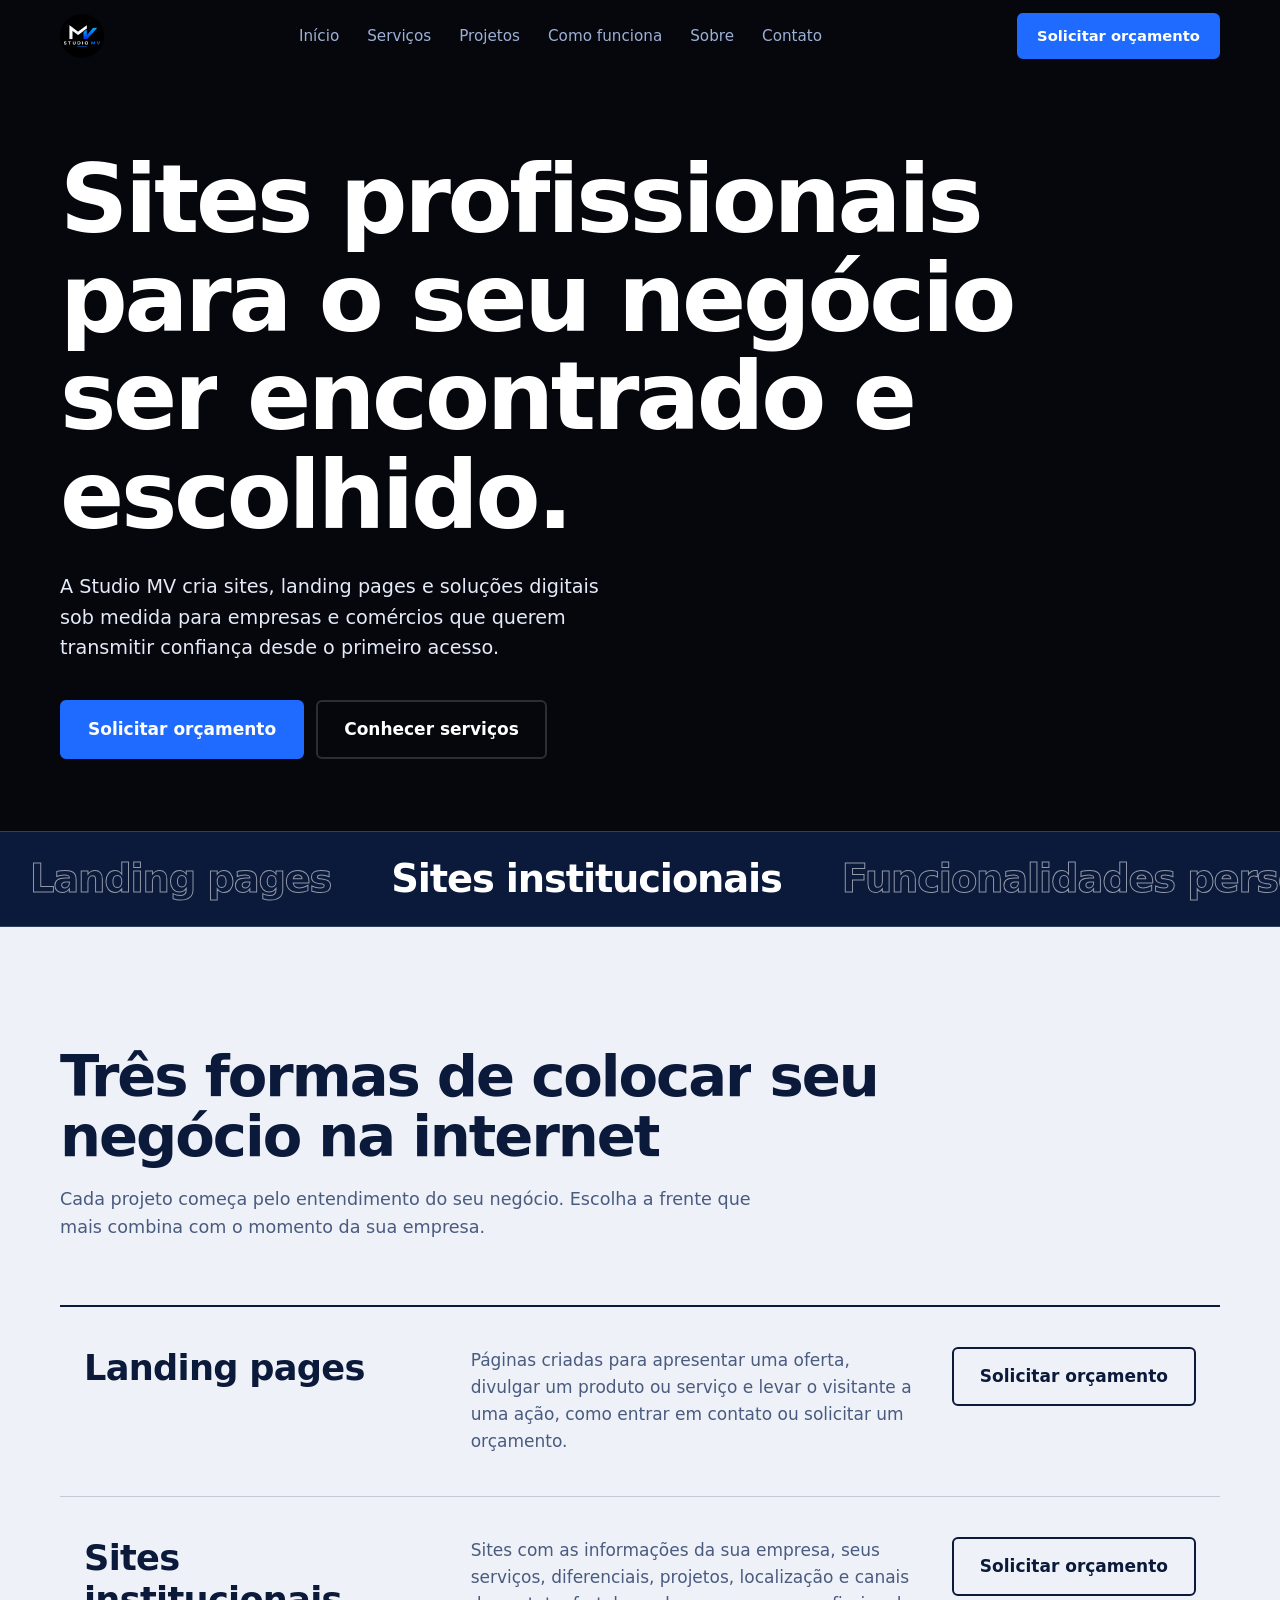
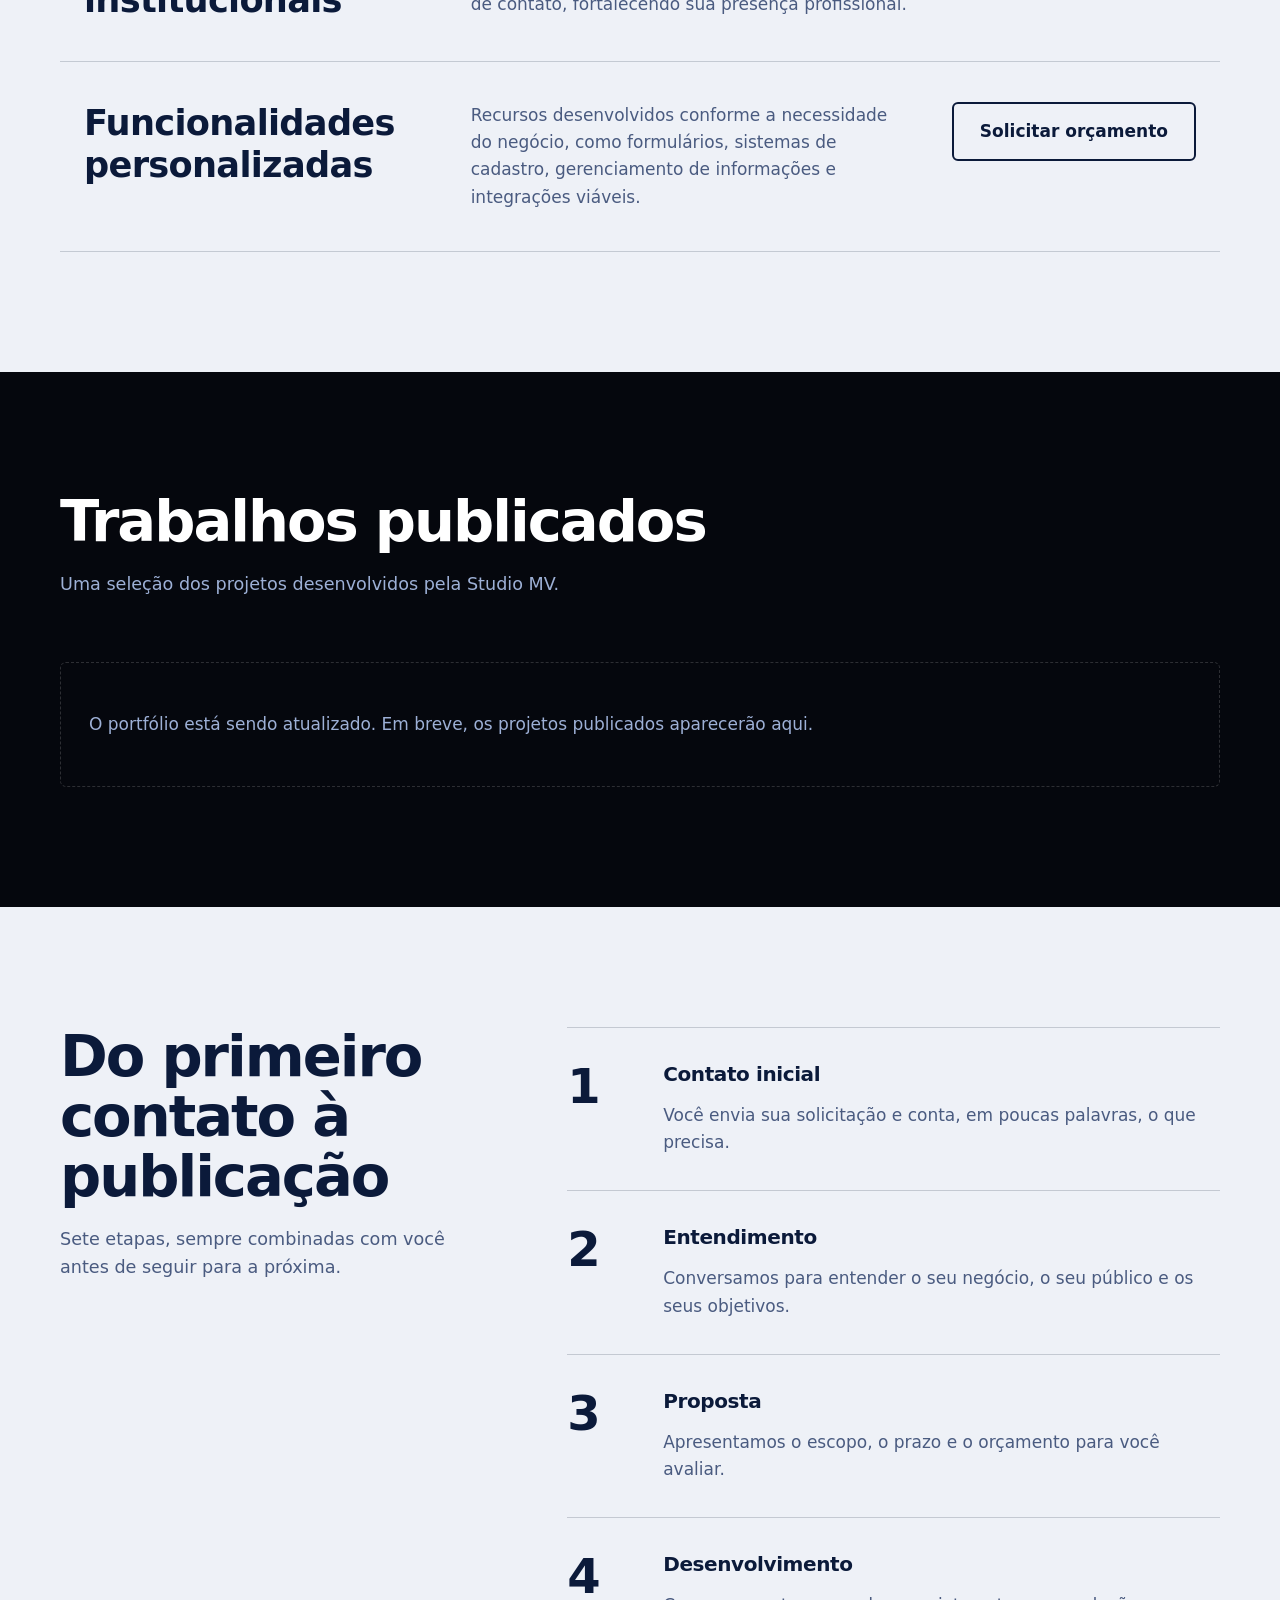
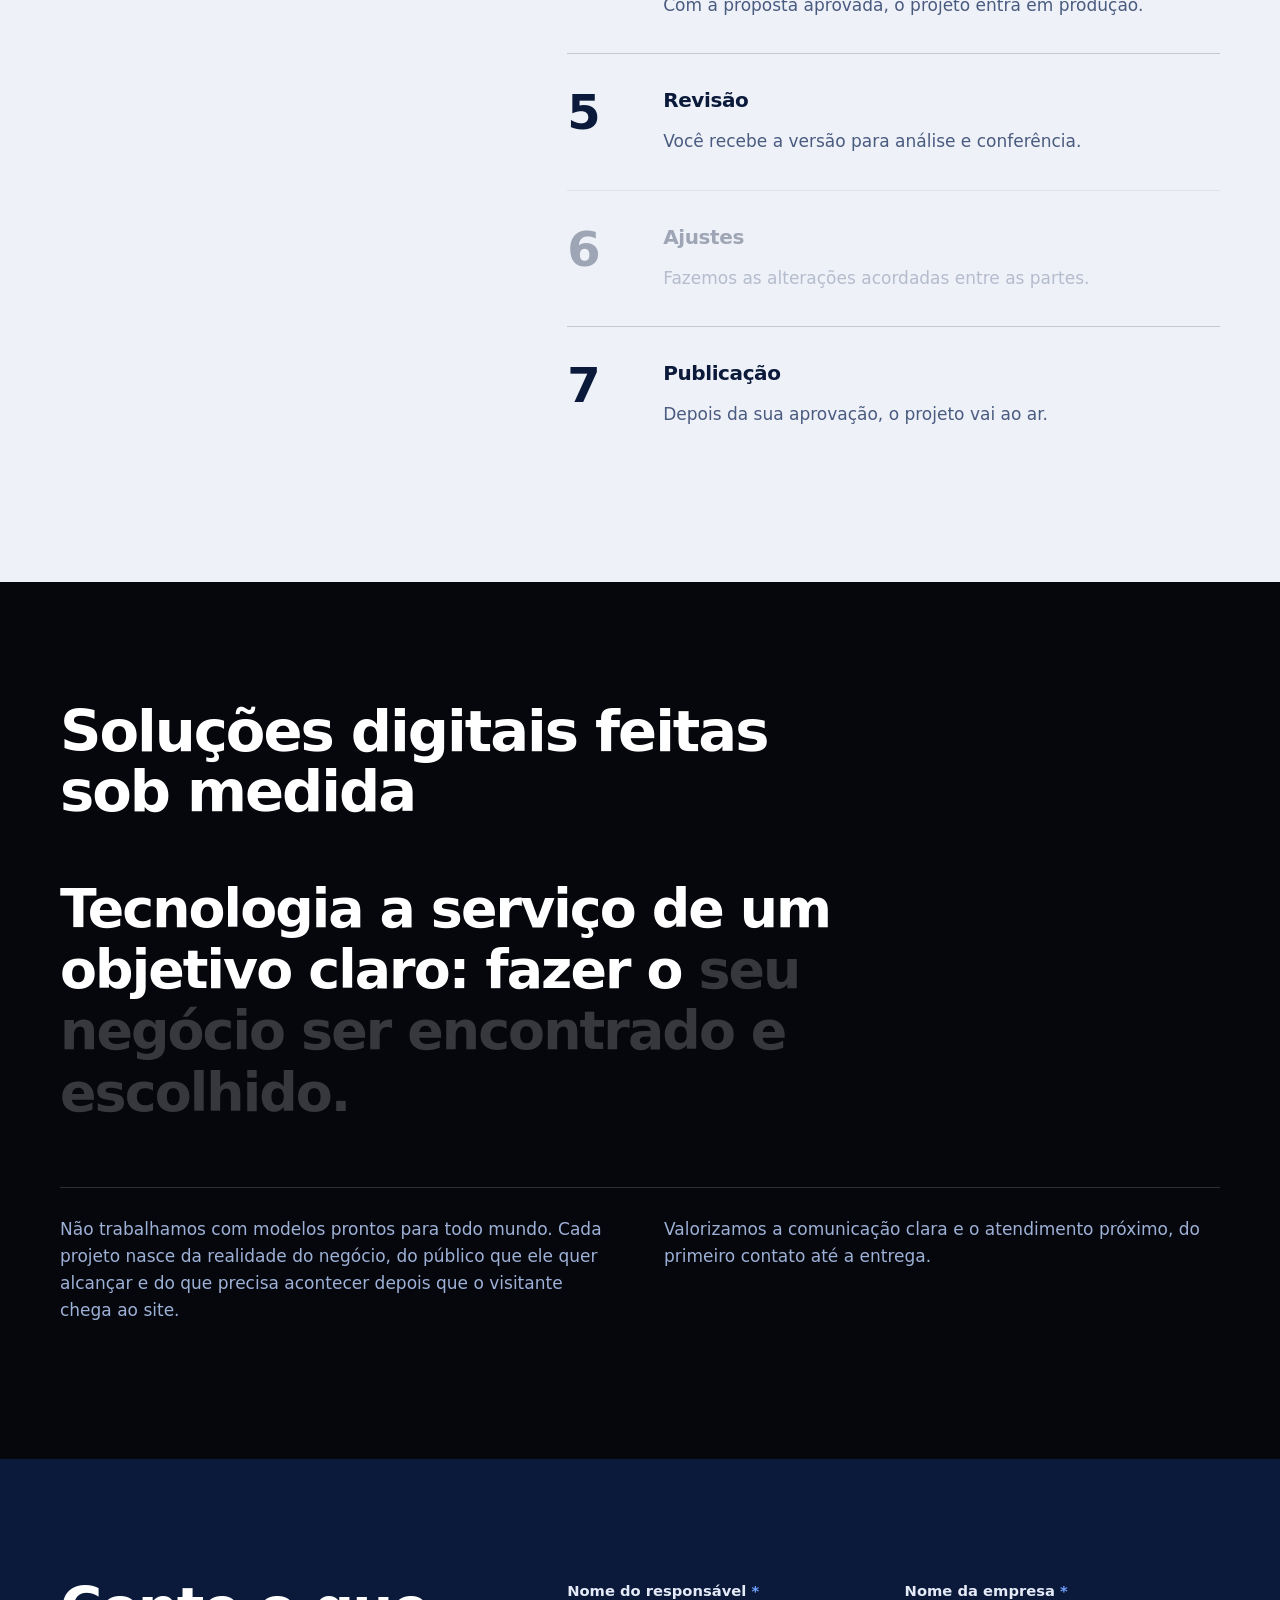
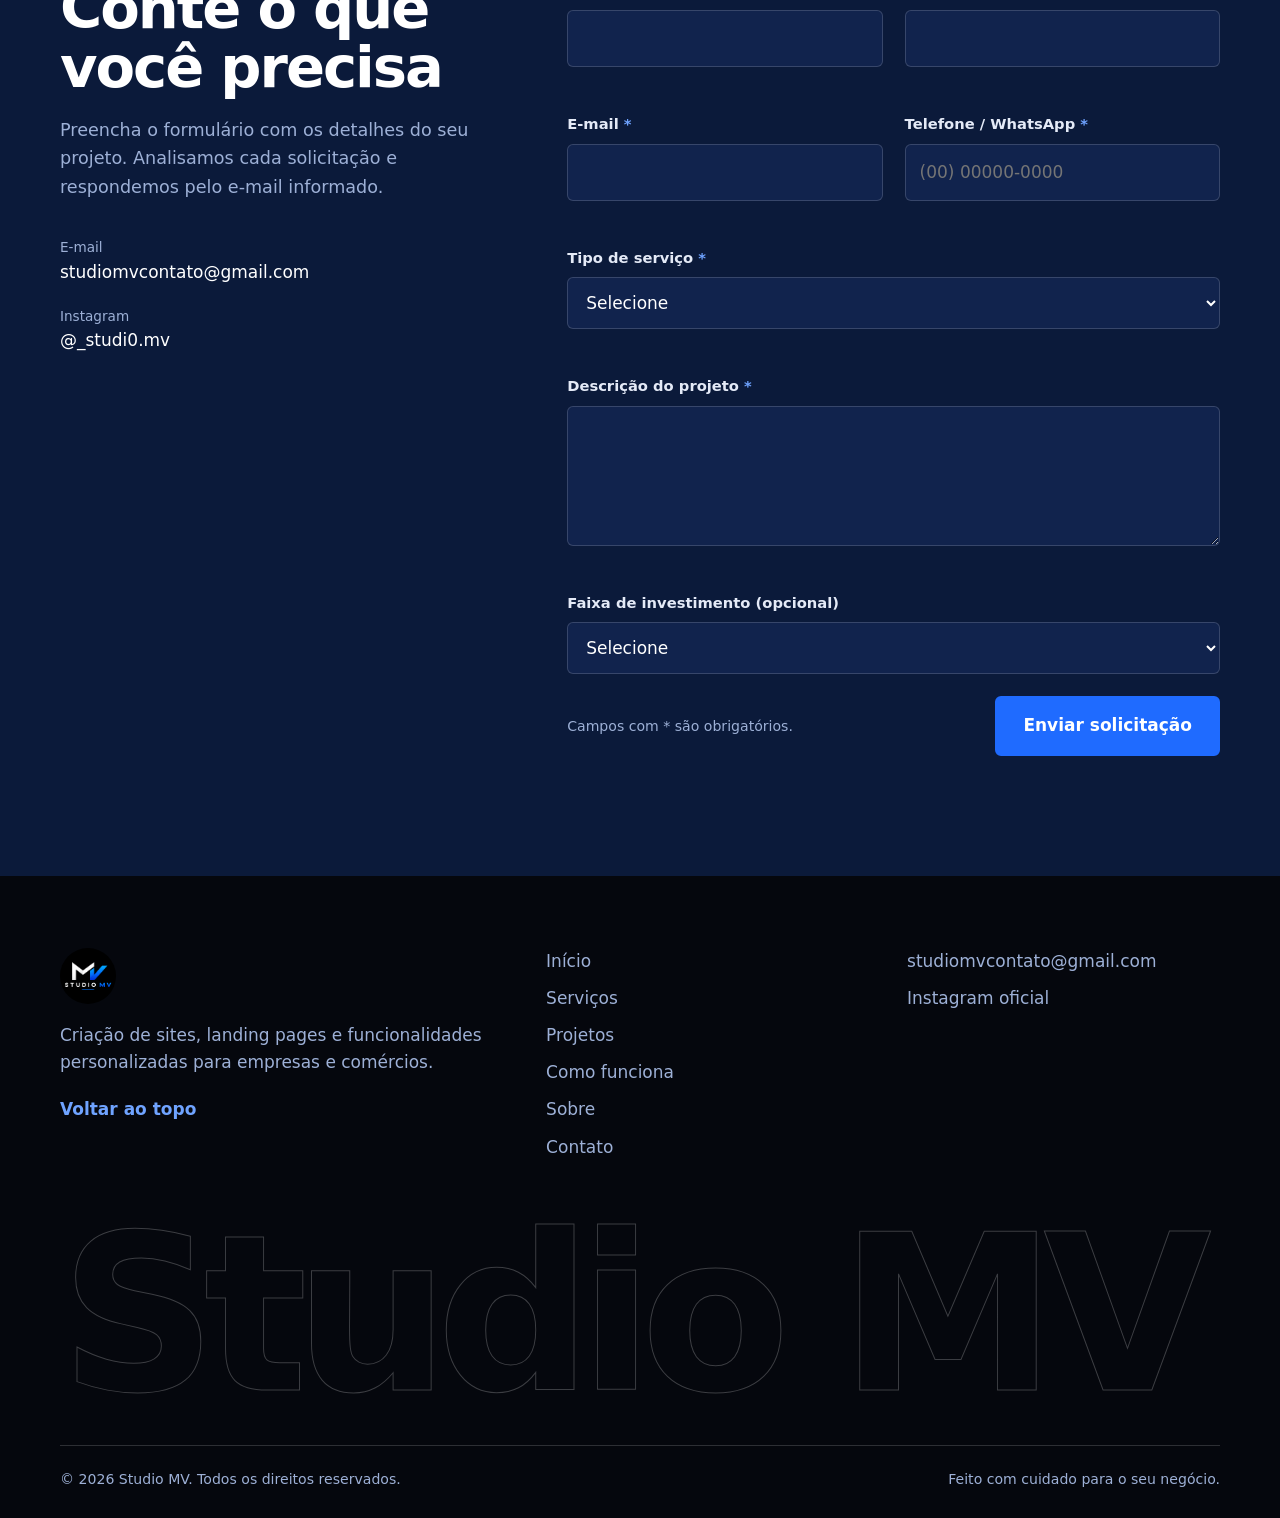
==== index.html @ 251f94ec "design 3" ====
﻿<!doctype html>
<html lang="pt-BR">
  <head>
    <meta charset="utf-8" />
    <meta
      name="viewport"
      content="width=device-width, initial-scale=1, viewport-fit=cover"
    />
    <title>Studio MV - Sites profissionais para negócios</title>
    <meta
      name="description"
      content="A Studio MV cria sites, landing pages e funcionalidades personalizadas para empresas e comércios."
    />
    <link rel="icon" href="img/logo.png" />
    <script>
      document.documentElement.classList.add("js");
    </script>
    <style>
      :root {
        --navy: #0b1a3a;
        --navy-2: #11234d;
        --deep: #05070d;
        --paper: #eef1f7;
        --ink: #0b1a3a;
        --white: #fff;
        --text: #e4eaf7;
        --muted: #9db0d6;
        --muted-ink: #4a5b80;
        --line: rgba(255, 255, 255, 0.16);
        --line-ink: rgba(10, 22, 48, 0.18);
        --blue: #1f6bff;
        --blue-2: #6fa3ff;
        --max: 1160px;
        --ease: cubic-bezier(0.2, 0.7, 0.2, 1);
      }
      * {
        box-sizing: border-box;
      }
      html {
        scroll-behavior: smooth;
        scroll-padding-top: 72px;
      }
      body {
        margin: 0;
        font:
          17px/1.6 system-ui,
          -apple-system,
          "Segoe UI",
          Roboto,
          sans-serif;
        color: var(--text);
        background: var(--deep);
        overflow-x: hidden;
      }
      img {
        display: block;
        max-width: 100%;
      }
      a {
        color: inherit;
      }
      .wrap {
        width: min(var(--max), calc(100% - 48px));
        margin: 0 auto;
      }
      section {
        padding: 120px 0;
        position: relative;
      }
      h1,
      h2,
      h3 {
        margin: 0 0 16px;
        color: var(--white);
        line-height: 1.04;
        letter-spacing: -0.035em;
      }
      h1 {
        font-size: clamp(2.6rem, 7.4vw, 6rem);
        font-weight: 800;
      }
      h2 {
        font-size: clamp(2rem, 4.6vw, 3.6rem);
        font-weight: 800;
        max-width: 820px;
      }
      h3 {
        font-size: 1.25rem;
        font-weight: 700;
        letter-spacing: -0.02em;
        line-height: 1.2;
      }
      p {
        margin: 0 0 14px;
        color: var(--muted);
        max-width: 62ch;
      }
      .light {
        background: var(--paper);
        color: var(--ink);
      }
      .light h2,
      .light h3 {
        color: var(--ink);
      }
      .light p {
        color: var(--muted-ink);
      }
      .intro {
        margin-top: 18px;
        font-size: 1.1rem;
      }
      :focus-visible {
        outline: 3px solid var(--blue-2);
        outline-offset: 3px;
      }
      .light :focus-visible {
        outline-color: var(--blue);
      }

      /* barra de progresso */
      .progress {
        position: fixed;
        top: 0;
        left: 0;
        right: 0;
        height: 3px;
        background: var(--blue);
        transform: scaleX(0);
        transform-origin: left;
        z-index: 80;
        pointer-events: none;
      }

      /* botões */
      .btn {
        display: inline-flex;
        align-items: center;
        justify-content: center;
        padding: 14px 26px;
        border-radius: 6px;
        border: 2px solid var(--blue);
        font: inherit;
        font-weight: 700;
        text-decoration: none;
        cursor: pointer;
        background: var(--blue);
        color: var(--white);
        position: relative;
        overflow: hidden;
        transition:
          transform 0.25s var(--ease),
          background 0.25s,
          color 0.25s,
          border-color 0.25s;
      }
      .btn:hover {
        background: var(--white);
        border-color: var(--white);
        color: var(--navy);
      }
      .btn-ghost {
        background: transparent;
        border-color: var(--line);
        color: var(--white);
      }
      .btn-ghost:hover {
        background: var(--white);
        border-color: var(--white);
        color: var(--navy);
      }
      .light .btn-ghost {
        border-color: var(--ink);
        color: var(--ink);
      }
      .light .btn-ghost:hover {
        background: var(--ink);
        color: var(--white);
        border-color: var(--ink);
      }
      .btn:disabled {
        opacity: 0.6;
        cursor: not-allowed;
      }

      /* cabeçalho */
      header {
        position: fixed;
        top: 0;
        left: 0;
        right: 0;
        z-index: 70;
        border-bottom: 1px solid transparent;
        transition:
          transform 0.4s var(--ease),
          background 0.25s,
          border-color 0.25s;
      }
      header.scrolled {
        background: rgba(5, 7, 13, 0.94);
        backdrop-filter: blur(10px);
        -webkit-backdrop-filter: blur(10px);
        border-color: var(--line);
      }
      header.hide {
        transform: translateY(-100%);
      }
      .nav {
        display: flex;
        align-items: center;
        justify-content: space-between;
        height: 72px;
        gap: 24px;
      }
      .brand img {
        height: 44px;
        width: 44px;
        border-radius: 50%;
        object-fit: cover;
      }
      .menu {
        display: flex;
        gap: 28px;
        list-style: none;
        margin: 0;
        padding: 0;
      }
      .menu a {
        text-decoration: none;
        color: var(--muted);
        font-size: 0.95rem;
        padding: 6px 0;
        background: linear-gradient(var(--blue-2), var(--blue-2)) left bottom/0
          2px no-repeat;
        transition:
          color 0.2s,
          background-size 0.35s var(--ease);
      }
      .menu a:hover {
        color: var(--white);
        background-size: 100% 2px;
      }
      .nav .btn {
        padding: 9px 18px;
        font-size: 0.92rem;
      }
      .toggle {
        display: none;
        background: none;
        border: 1px solid var(--line);
        color: var(--white);
        border-radius: 6px;
        padding: 8px 14px;
        font: inherit;
        cursor: pointer;
      }

      /* entrada: revelações */
      .js .rv {
        opacity: 0;
        transform: translateY(46px);
        transition:
          opacity 1s var(--ease),
          transform 1s var(--ease);
        transition-delay: var(--d, 0s);
      }
      .js .rv-l {
        transform: translateX(-56px);
      }
      .js .rv-r {
        transform: translateX(56px);
      }
      .js .rv.in {
        opacity: 1;
        transform: none;
      }
      .w {
        display: inline-block;
        overflow: hidden;
        vertical-align: top;
        padding-bottom: 0.1em;
        margin-bottom: -0.1em;
      }
      .w > i {
        display: inline-block;
        font-style: normal;
        transform: translateY(112%);
        transition: transform 1s var(--ease);
        transition-delay: calc(var(--i) * 50ms);
      }
      .in .w > i,
      .in.w > i {
        transform: none;
      }

      /* início */
      .hero {
        min-height: 100vh;
        display: flex;
        align-items: flex-end;
        padding: 150px 0 0;
        overflow: hidden;
      }
      .hero .wrap {
        position: relative;
        z-index: 2;
      }
      .hero h1 {
        max-width: 1000px;
      }
      .hero .lead {
        font-size: 1.2rem;
        max-width: 560px;
        color: var(--text);
        margin-top: 28px;
      }
      .hero .actions {
        display: flex;
        gap: 12px;
        flex-wrap: wrap;
        margin-top: 36px;
      }
      .marquee {
        margin-top: 72px;
        overflow: hidden;
        border-top: 1px solid var(--line);
        border-bottom: 1px solid var(--line);
        padding: 16px 0;
        background: var(--navy);
      }
      .track {
        display: flex;
        width: max-content;
        animation: mq 30s linear infinite;
      }
      .track span {
        font-size: clamp(1.5rem, 3.2vw, 2.4rem);
        font-weight: 800;
        letter-spacing: -0.03em;
        padding: 0 30px;
        white-space: nowrap;
        color: transparent;
        -webkit-text-stroke: 1px rgba(255, 255, 255, 0.55);
      }
      .track span:nth-child(even) {
        color: var(--white);
        -webkit-text-stroke: 0;
      }
      @keyframes mq {
        to {
          transform: translateX(-50%);
        }
      }

      /* serviços */
      .services {
        margin-top: 64px;
        border-top: 2px solid var(--ink);
      }
      .service {
        display: grid;
        grid-template-columns: 1.1fr 1.4fr auto;
        gap: 40px;
        align-items: start;
        padding: 40px 24px;
        border-bottom: 1px solid var(--line-ink);
        position: relative;
        isolation: isolate;
      }
      .service::before {
        content: "";
        position: absolute;
        inset: 0;
        background: var(--ink);
        transform: scaleY(0);
        transform-origin: bottom;
        transition: transform 0.5s cubic-bezier(0.7, 0, 0.2, 1);
        z-index: -1;
      }
      .service:hover::before {
        transform: scaleY(1);
      }
      .service h3 {
        font-size: clamp(1.5rem, 2.8vw, 2.2rem);
        margin: 0;
        transition: transform 0.5s var(--ease);
      }
      .service:hover h3 {
        transform: translateX(10px);
      }
      .service p {
        margin: 0;
        transition: color 0.3s;
      }
      .service:hover h3 {
        color: var(--white);
      }
      .service:hover p {
        color: var(--muted);
      }
      .service:hover .btn-ghost {
        border-color: var(--white);
        color: var(--white);
      }
      .service:hover .btn-ghost:hover {
        background: var(--white);
        color: var(--ink);
        border-color: var(--white);
      }

      /* projetos */
      #gallery {
        margin-top: 64px;
      }
      .carousel {
        overflow: hidden;
        padding: 36px 0 44px;
        -webkit-mask-image: linear-gradient(
          90deg,
          transparent,
          #000 9%,
          #000 91%,
          transparent
        );
        mask-image: linear-gradient(
          90deg,
          transparent,
          #000 9%,
          #000 91%,
          transparent
        );
      }
      .carousel.static {
        overflow-x: auto;
        -webkit-mask-image: none;
        mask-image: none;
      }
      .ctrack {
        position: relative;
        display: flex;
        gap: 28px;
        width: max-content;
        will-change: transform;
      }
      .project {
        flex: 0 0 min(420px, 78vw);
        border-top: 2px solid var(--white);
        padding-top: 18px;
        transform-origin: center;
        will-change: transform, opacity;
      }
      .project .im {
        overflow: hidden;
        margin-bottom: 18px;
        background: var(--navy-2);
      }
      .project img {
        width: 100%;
        aspect-ratio: 16/10;
        object-fit: cover;
        transition: transform 1.1s var(--ease);
      }
      .project:hover img {
        transform: scale(1.07);
      }
      .project .cat {
        color: var(--blue-2);
        font-size: 0.9rem;
        font-weight: 600;
      }
      .project h3 {
        margin: 6px 0 8px;
      }
      .project a {
        color: var(--white);
        font-weight: 600;
        text-underline-offset: 4px;
      }
      .project a:hover {
        color: var(--blue-2);
      }
      .empty {
        margin-top: 64px;
        padding: 48px 28px;
        border: 1px dashed var(--line);
        border-radius: 6px;
        color: var(--muted);
      }

      /* como funciona */
      .how {
        display: grid;
        grid-template-columns: 0.8fr 1.2fr;
        gap: 72px;
        align-items: start;
      }
      .sticky {
        position: sticky;
        top: 120px;
      }
      .steps {
        list-style: none;
        margin: 0;
        padding: 0;
      }
      .steps li {
        position: relative;
        display: grid;
        grid-template-columns: 96px 1fr;
        padding: 34px 0;
        border-top: 1px solid var(--line-ink);
        opacity: 0.35;
        transition: opacity 0.6s var(--ease);
      }
      .steps li::before {
        content: "";
        position: absolute;
        top: -1px;
        left: 0;
        right: 0;
        height: 2px;
        background: var(--blue);
        transform: scaleX(0);
        transform-origin: left;
        transition: transform 0.9s var(--ease);
      }
      .steps li.on {
        opacity: 1;
      }
      .steps li.on::before {
        transform: scaleX(1);
      }
      .steps .n {
        font-size: 3rem;
        font-weight: 800;
        letter-spacing: -0.05em;
        line-height: 1;
        color: var(--ink);
        transition:
          color 0.5s,
          transform 0.6s var(--ease);
      }
      .steps li.on .n {
        color: var(--blue);
        transform: translateX(6px);
      }
      .steps p {
        margin: 0;
      }

      /* sobre */
      .quote {
        font-size: clamp(1.8rem, 4.2vw, 3.4rem);
        font-weight: 800;
        line-height: 1.14;
        letter-spacing: -0.035em;
        color: var(--white);
        margin: 56px 0 0;
        max-width: 980px;
      }
      .sw {
        opacity: 0.2;
        transition: opacity 0.45s;
      }
      .sw.lit {
        opacity: 1;
      }
      .about-text {
        display: grid;
        grid-template-columns: 1fr 1fr;
        gap: 0 48px;
        margin-top: 64px;
        padding-top: 28px;
        border-top: 1px solid var(--line);
      }

      /* contato */
      .contact {
        display: grid;
        grid-template-columns: 0.8fr 1.2fr;
        gap: 72px;
        align-items: start;
      }
      .channels {
        margin-top: 36px;
        display: flex;
        flex-direction: column;
        gap: 20px;
      }
      .channels a {
        color: var(--white);
        text-decoration: none;
        transition: color 0.2s;
      }
      .channels a:hover {
        color: var(--blue-2);
      }
      .channels small {
        color: var(--muted);
        display: block;
        font-size: 0.85rem;
      }
      form {
        display: grid;
        grid-template-columns: 1fr 1fr;
        gap: 22px;
      }
      .field {
        display: flex;
        flex-direction: column;
        gap: 8px;
      }
      .field.full {
        grid-column: 1/-1;
      }
      label {
        font-size: 0.92rem;
        color: var(--text);
        font-weight: 600;
      }
      label em {
        color: var(--blue-2);
        font-style: normal;
      }
      input,
      select,
      textarea {
        font: inherit;
        color: var(--white);
        background: var(--navy-2);
        border: 1px solid var(--line);
        border-radius: 6px;
        padding: 14px;
        width: 100%;
        transition:
          border-color 0.2s,
          background 0.2s,
          box-shadow 0.3s;
      }
      input:focus,
      select:focus,
      textarea:focus {
        outline: none;
        border-color: var(--blue-2);
        background: var(--deep);
        box-shadow: 0 0 0 4px rgba(31, 107, 255, 0.2);
      }
      select option {
        background: var(--navy);
      }
      textarea {
        min-height: 140px;
        resize: vertical;
      }
      .error {
        color: #ffa3a3;
        font-size: 0.85rem;
        min-height: 1.1em;
      }
      .actions-row {
        grid-column: 1/-1;
        display: flex;
        justify-content: space-between;
        align-items: center;
        gap: 16px;
        flex-wrap: wrap;
      }
      .hint {
        color: var(--muted);
        font-size: 0.88rem;
      }
      .status {
        grid-column: 1/-1;
        border-radius: 6px;
        padding: 14px 16px;
        font-size: 0.95rem;
        display: none;
      }
      .status.show {
        display: block;
        animation: pop 0.45s var(--ease);
      }
      @keyframes pop {
        from {
          opacity: 0;
          transform: translateY(10px);
        }
      }
      .status.ok {
        background: rgba(29, 158, 91, 0.16);
        border: 1px solid rgba(29, 158, 91, 0.55);
        color: #c9f5dc;
      }
      .status.bad {
        background: rgba(220, 70, 70, 0.14);
        border: 1px solid rgba(220, 70, 70, 0.55);
        color: #ffd6d6;
      }

      /* rodapé */
      footer {
        background: var(--deep);
        padding: 72px 0 28px;
        overflow: hidden;
      }
      .foot {
        display: grid;
        grid-template-columns: 1.4fr 1fr 1fr;
        gap: 48px;
      }
      .foot img {
        height: 56px;
        width: 56px;
        border-radius: 50%;
        object-fit: cover;
        margin-bottom: 18px;
      }
      .foot ul {
        list-style: none;
        margin: 0;
        padding: 0;
        display: flex;
        flex-direction: column;
        gap: 10px;
      }
      .foot a {
        color: var(--muted);
        text-decoration: none;
        transition: color 0.2s;
      }
      .foot a:hover {
        color: var(--white);
      }
      .back-to-top {
        display: inline-block;
        margin-top: 6px;
        color: var(--blue-2) !important;
        font-weight: 600;
      }
      .big {
        margin: 56px 0 0;
        font-size: clamp(3.6rem, 17vw, 15rem);
        font-weight: 800;
        letter-spacing: -0.06em;
        line-height: 0.9;
        white-space: nowrap;
        color: transparent;
        -webkit-text-stroke: 1px rgba(255, 255, 255, 0.22);
        user-select: none;
        transition: -webkit-text-stroke-color 0.5s;
      }
      .big:hover {
        -webkit-text-stroke-color: var(--blue-2);
      }
      .copy {
        margin-top: 32px;
        padding-top: 22px;
        border-top: 1px solid var(--line);
        display: flex;
        justify-content: space-between;
        flex-wrap: wrap;
        gap: 12px;
        font-size: 0.88rem;
        color: var(--muted);
      }

      @media (max-width: 900px) {
        .toggle {
          display: block;
        }
        .menu {
          position: absolute;
          top: 72px;
          left: 0;
          right: 0;
          flex-direction: column;
          gap: 0;
          background: var(--deep);
          border-bottom: 1px solid var(--line);
          display: none;
          padding: 8px 24px;
        }
        .menu.open {
          display: flex;
        }
        .menu a {
          display: block;
          padding: 14px 0;
          background: none;
        }
        .nav .btn {
          display: none;
        }
        .service {
          grid-template-columns: 1fr;
          gap: 14px;
          padding: 32px 16px;
        }
        .how,
        .about-text,
        .contact,
        .foot {
          grid-template-columns: 1fr;
          gap: 36px;
        }
        .sticky {
          position: static;
        }
        .steps li {
          grid-template-columns: 64px 1fr;
        }
        section {
          padding: 84px 0;
        }
      }
      @media (max-width: 600px) {
        form {
          grid-template-columns: 1fr;
        }
        .hero {
          padding-top: 120px;
        }
      }
      @media (prefers-reduced-motion: reduce) {
        html {
          scroll-behavior: auto;
        }
        *,
        *::before,
        *::after {
          transition: none !important;
          animation: none !important;
        }
        .js .rv,
        .w > i {
          opacity: 1;
          transform: none;
        }
        .sw {
          opacity: 1;
        }
        .steps li {
          opacity: 1;
        }
      }
    </style>
  </head>
  <body>
    <div class="progress" aria-hidden="true"></div>
    <div
      id="top"
      style="
        position: absolute;
        top: 0;
        left: 0;
        width: 1px;
        height: 1px;
        pointer-events: none;
      "
      aria-hidden="true"
    ></div>
    <header>
      <div class="wrap nav">
        <a href="#inicio" class="brand" aria-label="Studio MV — início"
          ><img src="img/logo.png" alt="Studio MV" width="44" height="44"
        /></a>
        <button
          class="toggle"
          aria-expanded="false"
          aria-controls="menu"
          aria-label="Abrir menu"
        >
          Menu
        </button>
        <ul class="menu" id="menu">
          <li><a href="#inicio">Início</a></li>
          <li><a href="#servicos">Serviços</a></li>
          <li><a href="#projetos">Projetos</a></li>
          <li><a href="#como-funciona">Como funciona</a></li>
          <li><a href="#sobre">Sobre</a></li>
          <li><a href="#contato">Contato</a></li>
        </ul>
        <a href="#contato" class="btn btn-primary">Solicitar orçamento</a>
      </div>
    </header>

    <main>
      <section id="inicio" class="hero">
        <div style="width: 100%">
          <div class="wrap">
            <h1 data-split>
              Sites profissionais para o seu negócio ser encontrado e escolhido.
            </h1>
            <p class="lead rv" style="--d: 0.5s">
              A Studio MV cria sites, landing pages e soluções digitais sob
              medida para empresas e comércios que querem transmitir confiança
              desde o primeiro acesso.
            </p>
            <div class="actions rv" style="--d: 0.65s">
              <a href="#contato" class="btn btn-primary">Solicitar orçamento</a>
              <a href="#servicos" class="btn btn-ghost">Conhecer serviços</a>
            </div>
          </div>
          <div class="marquee" aria-hidden="true">
            <div class="track">
              <span>Landing pages</span><span>Sites institucionais</span
              ><span>Funcionalidades personalizadas</span
              ><span>Feito sob medida</span> <span>Landing pages</span
              ><span>Sites institucionais</span
              ><span>Funcionalidades personalizadas</span
              ><span>Feito sob medida</span>
            </div>
          </div>
        </div>
      </section>

      <section id="servicos" class="light">
        <div class="wrap">
          <h2 data-split>Três formas de colocar seu negócio na internet</h2>
          <p class="intro rv">
            Cada projeto começa pelo entendimento do seu negócio. Escolha a
            frente que mais combina com o momento da sua empresa.
          </p>
          <div class="services">
            <article class="service rv">
              <h3>Landing pages</h3>
              <p>
                Páginas criadas para apresentar uma oferta, divulgar um produto
                ou serviço e levar o visitante a uma ação, como entrar em
                contato ou solicitar um orçamento.
              </p>
              <a href="#contato" class="btn btn-ghost" data-type="Landing page"
                >Solicitar orçamento</a
              >
            </article>
            <article class="service rv">
              <h3>Sites institucionais</h3>
              <p>
                Sites com as informações da sua empresa, seus serviços,
                diferenciais, projetos, localização e canais de contato,
                fortalecendo sua presença profissional.
              </p>
              <a
                href="#contato"
                class="btn btn-ghost"
                data-type="Site institucional"
                >Solicitar orçamento</a
              >
            </article>
            <article class="service rv">
              <h3>Funcionalidades personalizadas</h3>
              <p>
                Recursos desenvolvidos conforme a necessidade do negócio, como
                formulários, sistemas de cadastro, gerenciamento de informações
                e integrações viáveis.
              </p>
              <a
                href="#contato"
                class="btn btn-ghost"
                data-type="Funcionalidade personalizada"
                >Solicitar orçamento</a
              >
            </article>
          </div>
        </div>
      </section>

      <section id="projetos">
        <div class="wrap">
          <h2 data-split>Trabalhos publicados</h2>
          <p class="intro rv">
            Uma seleção dos projetos desenvolvidos pela Studio MV.
          </p>
          <div id="gallery" aria-live="polite">
            <div class="empty" style="grid-column: 1/-1">
              O portfólio está sendo atualizado. Em breve, os projetos
              publicados aparecerão aqui.
            </div>
          </div>
        </div>
      </section>

      <section id="como-funciona" class="light">
        <div class="wrap how">
          <div class="sticky">
            <h2 data-split>Do primeiro contato à publicação</h2>
            <p class="intro rv">
              Sete etapas, sempre combinadas com você antes de seguir para a
              próxima.
            </p>
          </div>
          <ol class="steps">
            <li>
              <span class="n">1</span>
              <div>
                <h3>Contato inicial</h3>
                <p>
                  Você envia sua solicitação e conta, em poucas palavras, o que
                  precisa.
                </p>
              </div>
            </li>
            <li>
              <span class="n">2</span>
              <div>
                <h3>Entendimento</h3>
                <p>
                  Conversamos para entender o seu negócio, o seu público e os
                  seus objetivos.
                </p>
              </div>
            </li>
            <li>
              <span class="n">3</span>
              <div>
                <h3>Proposta</h3>
                <p>
                  Apresentamos o escopo, o prazo e o orçamento para você
                  avaliar.
                </p>
              </div>
            </li>
            <li>
              <span class="n">4</span>
              <div>
                <h3>Desenvolvimento</h3>
                <p>Com a proposta aprovada, o projeto entra em produção.</p>
              </div>
            </li>
            <li>
              <span class="n">5</span>
              <div>
                <h3>Revisão</h3>
                <p>Você recebe a versão para análise e conferência.</p>
              </div>
            </li>
            <li>
              <span class="n">6</span>
              <div>
                <h3>Ajustes</h3>
                <p>Fazemos as alterações acordadas entre as partes.</p>
              </div>
            </li>
            <li>
              <span class="n">7</span>
              <div>
                <h3>Publicação</h3>
                <p>Depois da sua aprovação, o projeto vai ao ar.</p>
              </div>
            </li>
          </ol>
        </div>
      </section>

      <section id="sobre">
        <div class="wrap">
          <h2 data-split>Soluções digitais feitas sob medida</h2>
          <blockquote class="quote">
            Tecnologia a serviço de um objetivo claro: fazer o seu negócio ser
            encontrado e escolhido.
          </blockquote>
          <div class="about-text">
            <p class="rv rv-l">
              Não trabalhamos com modelos prontos para todo mundo. Cada projeto
              nasce da realidade do negócio, do público que ele quer alcançar e
              do que precisa acontecer depois que o visitante chega ao site.
            </p>
            <p class="rv rv-r">
              Valorizamos a comunicação clara e o atendimento próximo, do
              primeiro contato até a entrega.
            </p>
          </div>
        </div>
      </section>

      <section id="contato" style="background: var(--navy)">
        <div class="wrap contact">
          <div class="rv rv-l">
            <h2>Conte o que você precisa</h2>
            <p class="intro">
              Preencha o formulário com os detalhes do seu projeto. Analisamos
              cada solicitação e respondemos pelo e-mail informado.
            </p>
            <div class="channels">
              <a href="mailto:studiomvcontato@gmail.com"
                ><small>E-mail</small>studiomvcontato@gmail.com</a
              >
              <a
                href="https://www.instagram.com/_studi0.mv/"
                target="_blank"
                rel="noopener noreferrer"
                ><small>Instagram</small>@_studi0.mv</a
              >
            </div>
          </div>

          <form id="lead" class="rv rv-r" novalidate aria-describedby="status">
            <div class="field">
              <label for="name">Nome do responsável <em>*</em></label>
              <input id="name" name="name" autocomplete="name" required />
              <span class="error" data-for="name"></span>
            </div>
            <div class="field">
              <label for="company">Nome da empresa <em>*</em></label>
              <input
                id="company"
                name="company"
                autocomplete="organization"
                required
              />
              <span class="error" data-for="company"></span>
            </div>
            <div class="field">
              <label for="email">E-mail <em>*</em></label>
              <input
                id="email"
                name="email"
                type="email"
                autocomplete="email"
                required
              />
              <span class="error" data-for="email"></span>
            </div>
            <div class="field">
              <label for="phone">Telefone / WhatsApp <em>*</em></label>
              <input
                id="phone"
                name="phone"
                type="tel"
                autocomplete="tel"
                placeholder="(00) 00000-0000"
                required
              />
              <span class="error" data-for="phone"></span>
            </div>
            <div class="field full">
              <label for="type">Tipo de serviço <em>*</em></label>
              <select id="type" name="type" required>
                <option value="">Selecione</option>
                <option>Landing page</option>
                <option>Site institucional</option>
                <option>Funcionalidade personalizada</option>
                <option>Ainda não sei</option>
              </select>
              <span class="error" data-for="type"></span>
            </div>
            <div class="field full">
              <label for="desc">Descrição do projeto <em>*</em></label>
              <textarea id="desc" name="desc" required></textarea>
              <span class="error" data-for="desc"></span>
            </div>
            <div class="field full">
              <label for="budget">Faixa de investimento (opcional)</label>
              <select id="budget" name="budget">
                <option value="" selected>Selecione</option>
                <option value="Entre R$ 1.500 e R$ 3.000">
                  Entre R$ 1.500 e R$ 3.000
                </option>
                <option value="Entre R$ 3.000 e R$ 6.000">
                  Entre R$ 3.000 e R$ 6.000
                </option>
                <option value="Acima de R$ 6.000">Acima de R$ 6.000</option>
                <option value="Ainda não sei / prefiro conversar">
                  Ainda não sei / prefiro conversar
                </option>
              </select>
            </div>
            <div class="actions-row">
              <span class="hint">Campos com * são obrigatórios.</span>
              <button class="btn btn-primary" id="submit" type="submit">
                Enviar solicitação
              </button>
            </div>
            <div
              id="status"
              class="status"
              role="status"
              aria-live="polite"
            ></div>
          </form>
        </div>
      </section>
    </main>

    <footer>
      <div class="wrap">
        <div class="foot">
          <div>
            <img src="img/logo.png" alt="Studio MV" />
            <p id="foot-desc">
              Criação de sites, landing pages e funcionalidades personalizadas
              para empresas e comércios.
            </p>
            <a
              href="#top"
              class="back-to-top"
              id="back-to-top"
              aria-label="Voltar ao início da página"
              >Voltar ao topo</a
            >
          </div>
          <nav aria-label="Rodapé">
            <ul>
              <li><a href="#inicio">Início</a></li>
              <li><a href="#servicos">Serviços</a></li>
              <li><a href="#projetos">Projetos</a></li>
              <li><a href="#como-funciona">Como funciona</a></li>
              <li><a href="#sobre">Sobre</a></li>
              <li><a href="#contato">Contato</a></li>
            </ul>
          </nav>
          <div>
            <ul>
              <li>
                <a href="mailto:studiomvcontato@gmail.com"
                  >studiomvcontato@gmail.com</a
                >
              </li>
              <li>
                <a
                  href="https://www.instagram.com/_studi0.mv/"
                  target="_blank"
                  rel="noopener noreferrer"
                  >Instagram oficial</a
                >
              </li>
            </ul>
          </div>
        </div>
        <div class="big" aria-hidden="true">Studio MV</div>
        <div class="copy">
          <span id="copyright">© Studio MV. Todos os direitos reservados.</span>
          <span>Feito com cuidado para o seu negócio.</span>
        </div>
      </div>
    </footer>

    <script src="vendor/supabase.min.js"></script>
    <script>
      (() => {
        /* Supabase (chave publicável, pode ficar no código) */
        const SUPABASE_URL = "https://gndnnjjxzmarwnvkeaba.supabase.co";
        const SUPABASE_KEY = "sb_publishable_L_58cKj5-Zc9_bsMSsc3Hg_jTmaOEwH";
        let sb = null;
        try {
          sb = window.supabase
            ? window.supabase.createClient(SUPABASE_URL, SUPABASE_KEY)
            : null;
        } catch (e) {
          console.error("Erro ao iniciar o Supabase:", e);
        }

        const $ = (s) => document.querySelector(s);
        const $$ = (s) => [...document.querySelectorAll(s)];
        const esc = (s) =>
          String(s ?? "").replace(
            /[&<>"']/g,
            (c) =>
              ({
                "&": "&amp;",
                "<": "&lt;",
                ">": "&gt;",
                '"': "&quot;",
                "'": "&#39;",
              })[c],
          );
        const safeUrl = (u) => (/^https:\/\//.test(u || "") ? esc(u) : "");
        const root = document.documentElement;
        const reduce = matchMedia("(prefers-reduced-motion: reduce)").matches;
        const fine = matchMedia("(hover: hover) and (pointer: fine)").matches;

        /* menu mobile */
        const toggle = $(".toggle"),
          menu = $("#menu"),
          header = $("header");
        toggle.addEventListener("click", () => {
          const open = menu.classList.toggle("open");
          toggle.setAttribute("aria-expanded", String(open));
        });
        menu.addEventListener("click", (e) => {
          if (e.target.tagName === "A") {
            menu.classList.remove("open");
            toggle.setAttribute("aria-expanded", "false");
          }
        });

        /* ano atual no rodapé */
        $("#copyright").textContent =
          `© ${new Date().getFullYear()} Studio MV. Todos os direitos reservados.`;

        /* títulos: palavras entram com máscara */
        $$("[data-split]").forEach((el) => {
          const t = el.textContent.trim();
          el.setAttribute("aria-label", t);
          el.innerHTML = t
            .split(/\s+/)
            .map(
              (w, i) =>
                `<span class="w" aria-hidden="true"><i style="--i:${i}">${esc(w)}</i></span>`,
            )
            .join(" ");
        });

        /* frase de destaque: palavras acendem com a rolagem */
        const quote = $(".quote");
        quote.innerHTML = quote.textContent
          .trim()
          .split(/\s+/)
          .map((w) => `<span class="sw">${esc(w)}</span>`)
          .join(" ");
        const words = $$(".sw");

        /* revelação ao entrar na tela */
        const io = new IntersectionObserver(
          (entries) =>
            entries.forEach((en) => {
              if (en.isIntersecting) {
                en.target.classList.add("in");
                io.unobserve(en.target);
              }
            }),
          { threshold: 0.15, rootMargin: "0px 0px -6% 0px" },
        );
        $$(".rv, [data-split]").forEach((el) => io.observe(el));

        /* efeitos ligados à rolagem */
        const bar = $(".progress"),
          steps = $$(".steps li");
        let last = 0,
          ticking = false;
        const update = () => {
          ticking = false;
          const y = window.scrollY,
            h = root.scrollHeight - innerHeight;
          bar.style.transform = `scaleX(${h > 0 ? y / h : 0})`;
          header.classList.toggle("scrolled", y > 24);
          header.classList.toggle(
            "hide",
            y > last && y > 400 && !menu.classList.contains("open"),
          );
          last = y;
          const r = quote.getBoundingClientRect();
          const p = reduce
            ? 1
            : Math.min(
                1,
                Math.max(0, (innerHeight * 0.9 - r.top) / (innerHeight * 0.6)),
              );
          const n = Math.round(p * words.length);
          words.forEach((w, i) => w.classList.toggle("lit", i < n));
          steps.forEach((li) =>
            li.classList.toggle(
              "on",
              li.getBoundingClientRect().top < innerHeight * 0.72,
            ),
          );
        };
        window.addEventListener(
          "scroll",
          () => {
            if (!ticking) {
              ticking = true;
              requestAnimationFrame(update);
            }
          },
          { passive: true },
        );
        window.addEventListener("resize", update);
        update();

        /* botões magnéticos (só com mouse) */
        if (fine && !reduce) {
          $$(".btn").forEach((b) => {
            b.addEventListener("mousemove", (e) => {
              const r = b.getBoundingClientRect();
              b.style.transform = `translate(${((e.clientX - r.left - r.width / 2) * 0.18).toFixed(1)}px,${((e.clientY - r.top - r.height / 2) * 0.3).toFixed(1)}px)`;
            });
            b.addEventListener("mouseleave", () => (b.style.transform = ""));
          });
        }

        /* botões de serviço preenchem o tipo de serviço */
        $$("[data-type]").forEach((a) =>
          a.addEventListener("click", () => {
            const select = $("#type");
            if (select) select.value = a.dataset.type;
          }),
        );

        /* configurações institucionais */
        (async () => {
          if (!sb) return;
          try {
            const { data } = await sb
              .from("settings")
              .select("key,value")
              .in("key", ["footer_text"]);
            if (data && data.length) {
              const map = Object.fromEntries(data.map((r) => [r.key, r.value]));
              if (map.footer_text && $("#foot-desc"))
                $("#foot-desc").textContent = map.footer_text;
            }
          } catch (e) {
            console.error("Erro ao carregar configurações:", e);
          }
        })();

        /* portfólio: somente projetos publicados, em carrossel da direita para a esquerda */
        const startCarousel = (g) => {
          const track = g.querySelector(".ctrack");
          if (reduce) {
            g.classList.add("static");
            return;
          }
          const originals = [...track.children];
          const clone = (it) => {
            const c = it.cloneNode(true);
            c.setAttribute("aria-hidden", "true");
            c.querySelectorAll("a").forEach((a) => (a.tabIndex = -1));
            return c;
          };
          let guard = 0;
          while (track.scrollWidth < g.clientWidth * 1.3 && guard++ < 8)
            originals.forEach((o) => track.appendChild(clone(o)));
          const count = track.children.length;
          [...track.children].forEach((it) => track.appendChild(clone(it)));
          const kids = [...track.children];
          let loop = kids[count].offsetLeft - kids[0].offsetLeft;
          window.addEventListener("resize", () => {
            loop = kids[count].offsetLeft - kids[0].offsetLeft;
          });
          let x = 0,
            paused = false,
            visible = true,
            prev = performance.now();
          g.addEventListener("mouseenter", () => (paused = true));
          g.addEventListener("mouseleave", () => (paused = false));
          g.addEventListener("focusin", () => (paused = true));
          g.addEventListener("focusout", () => (paused = false));
          new IntersectionObserver(
            (en) => (visible = en[0].isIntersecting),
          ).observe(g);
          const frame = (now) => {
            const dt = Math.min(now - prev, 50);
            prev = now;
            if (visible) {
              if (!paused && loop > 0) x = (x + dt * 0.045) % loop;
              track.style.transform = `translate3d(${-x}px,0,0)`;
              const mid = g.clientWidth / 2;
              kids.forEach((k) => {
                const c = k.offsetLeft + k.offsetWidth / 2 - x;
                const t = Math.max(
                  0,
                  1 - Math.abs(c - mid) / (k.offsetWidth * 0.85),
                );
                k.style.transform = `scale(${(0.93 + 0.15 * t).toFixed(3)})`;
                k.style.opacity = (0.5 + 0.5 * t).toFixed(2);
              });
            }
            requestAnimationFrame(frame);
          };
          requestAnimationFrame(frame);
        };

        (async () => {
          if (!sb) return;
          try {
            const { data, error } = await sb
              .from("portfolio")
              .select("title,category,description,image_url,link")
              .eq("published", true)
              .order("sort_order", { ascending: true });
            if (error || !data || !data.length) return;
            const g = $("#gallery");
            g.innerHTML =
              '<div class="ctrack">' +
              data
                .map(
                  (p) => `
      <article class="project">
        ${safeUrl(p.image_url) ? `<div class="im"><img src="${safeUrl(p.image_url)}" alt="Captura de ${esc(p.title)}"></div>` : ""}
        <span class="cat">${esc(p.category || "Projeto")}</span>
        <h3>${esc(p.title)}</h3>
        <p>${esc(p.description || "")}</p>
        ${safeUrl(p.link) ? `<a href="${safeUrl(p.link)}" target="_blank" rel="noopener noreferrer">Visitar site</a>` : ""}
      </article>`,
                )
                .join("") +
              "</div>";
            g.classList.add("carousel");
            startCarousel(g);
          } catch (e) {
            console.error("Erro ao carregar portfólio:", e);
          }
        })();

        /* formulário de contato */
        const form = $("#lead"),
          F = form.elements,
          status = $("#status"),
          btn = $("#submit");
        const rules = {
          name: (v) => (v.trim() ? "" : "Informe o nome do responsável."),
          company: (v) => (v.trim() ? "" : "Informe o nome da empresa."),
          email: (v) =>
            !v.trim()
              ? "Informe o e-mail."
              : /^[^\s@]+@[^\s@]+\.[^\s@]{2,}$/.test(v.trim())
                ? ""
                : "E-mail em formato inválido.",
          phone: (v) => {
            const d = v.replace(/\D/g, "");
            return d.length >= 10 && d.length <= 13
              ? ""
              : "Informe um telefone ou WhatsApp com DDD.";
          },
          type: (v) => (v ? "" : "Selecione o tipo de serviço."),
          desc: (v) =>
            v.trim().length >= 10
              ? ""
              : "Descreva o que você precisa (mínimo de 10 caracteres).",
        };
        const setStatus = (msg, kind) => {
          status.textContent = msg;
          status.className = "status show " + kind;
        };
        const setError = (key, msg) => {
          const el = form.querySelector(`[data-for="${key}"]`);
          if (el) el.textContent = msg;
        };

        form.addEventListener("input", (e) => {
          const key = e.target.name;
          if (rules[key]) setError(key, rules[key](e.target.value));
        });

        form.addEventListener("submit", async (e) => {
          e.preventDefault();
          status.className = "status";

          let firstInvalid = null;
          for (const key of Object.keys(rules)) {
            const msg = rules[key](F[key].value);
            setError(key, msg);
            if (msg && !firstInvalid) firstInvalid = F[key];
          }
          if (firstInvalid) {
            setStatus("Revise os campos destacados.", "bad");
            firstInvalid.focus();
            return;
          }

          if (!sb) {
            setStatus(
              "O formulário ainda está sendo configurado. Enquanto isso, envie sua solicitação pelo e-mail studiomvcontato@gmail.com.",
              "bad",
            );
            return;
          }

          btn.disabled = true;
          btn.textContent = "Enviando…";
          try {
            const { error } = await sb.from("messages").insert({
              name: F.name.value.trim(),
              company: F.company.value.trim(),
              email: F.email.value.trim(),
              phone: F.phone.value.trim(),
              type: F.type.value,
              description: F.desc.value.trim(),
              budget: F.budget.value.trim() || null,
            });
            if (error) throw error;
            form.reset();
            setStatus(
              "Solicitação recebida! Acompanhe o e-mail informado: é por ele que enviaremos a resposta.",
              "ok",
            );
          } catch (err) {
            console.error("Erro ao enviar formulário:", err);
            setStatus(
              "Não foi possível enviar agora. Tente novamente em instantes ou fale pelo Instagram ou pelo e-mail studiomvcontato@gmail.com.",
              "bad",
            );
          } finally {
            btn.disabled = false;
            btn.textContent = "Enviar solicitação";
          }
        });
      })();
    </script>
  </body>
</html>
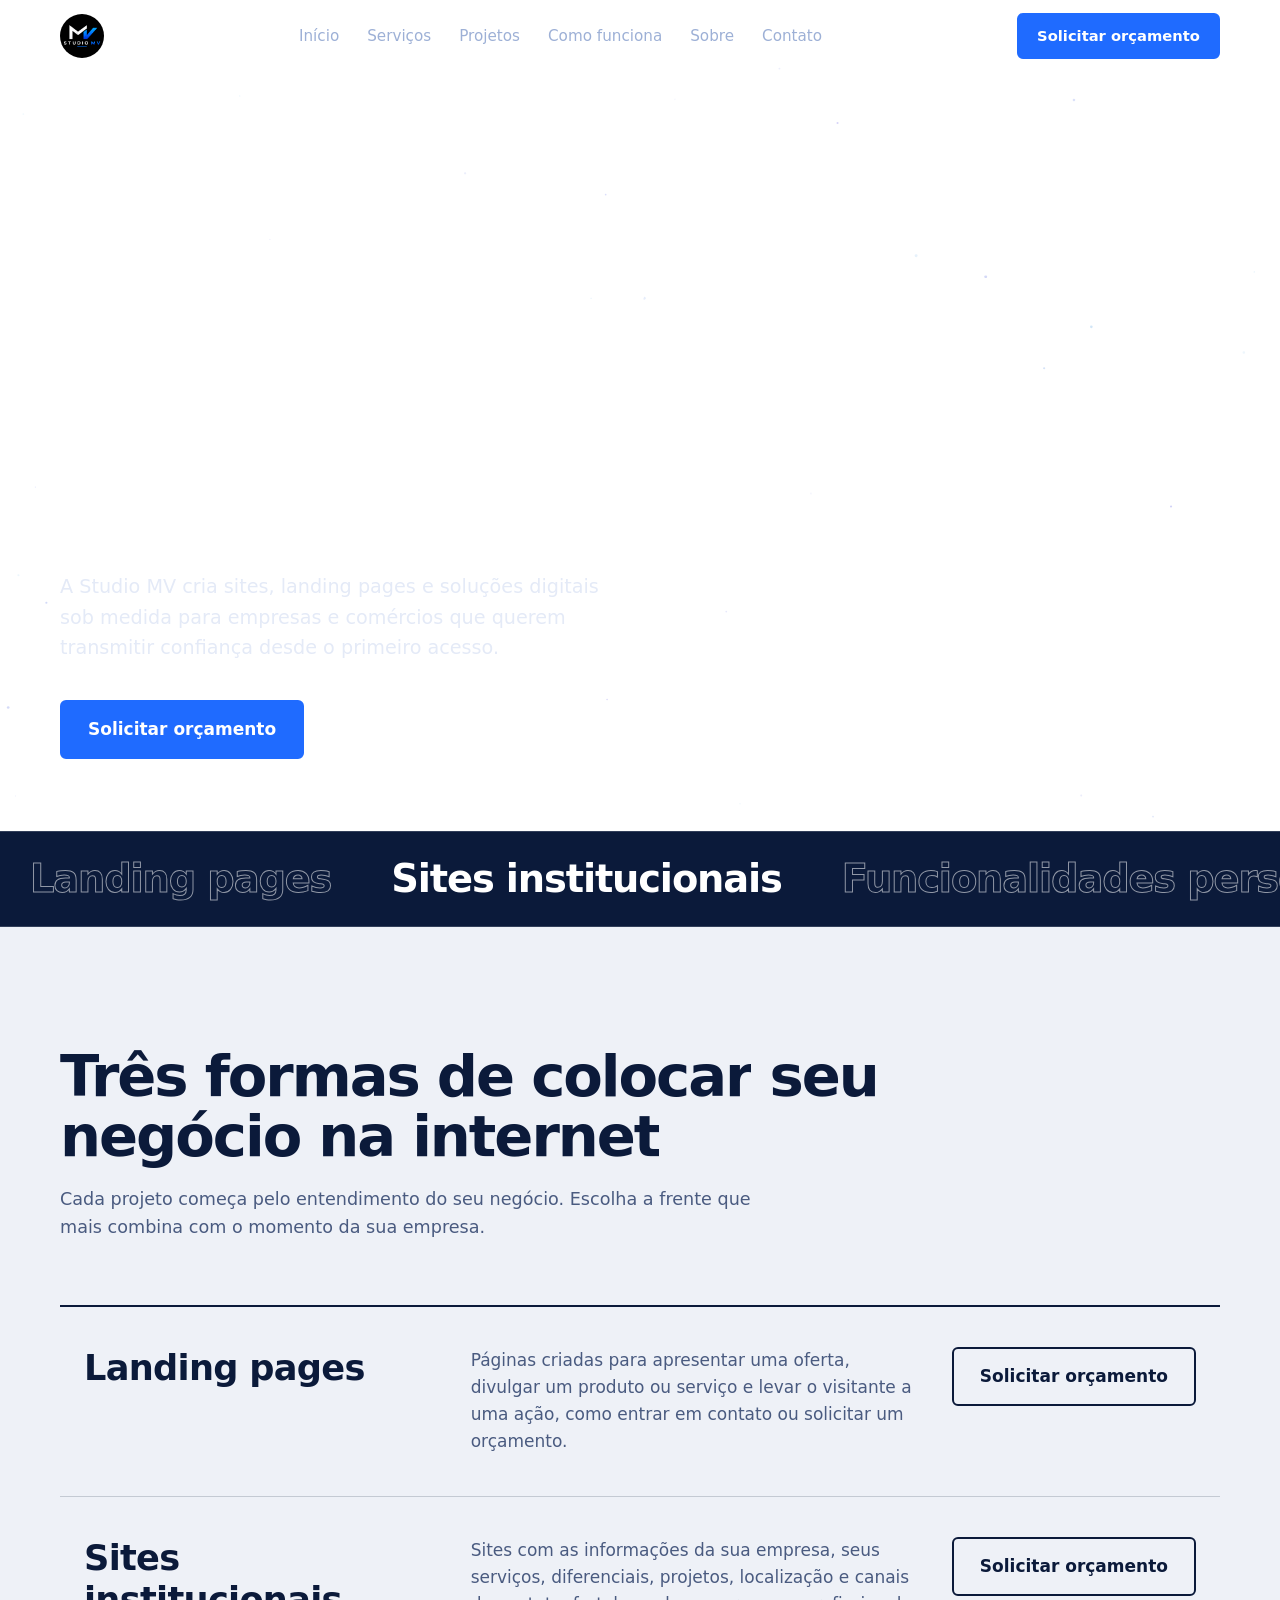
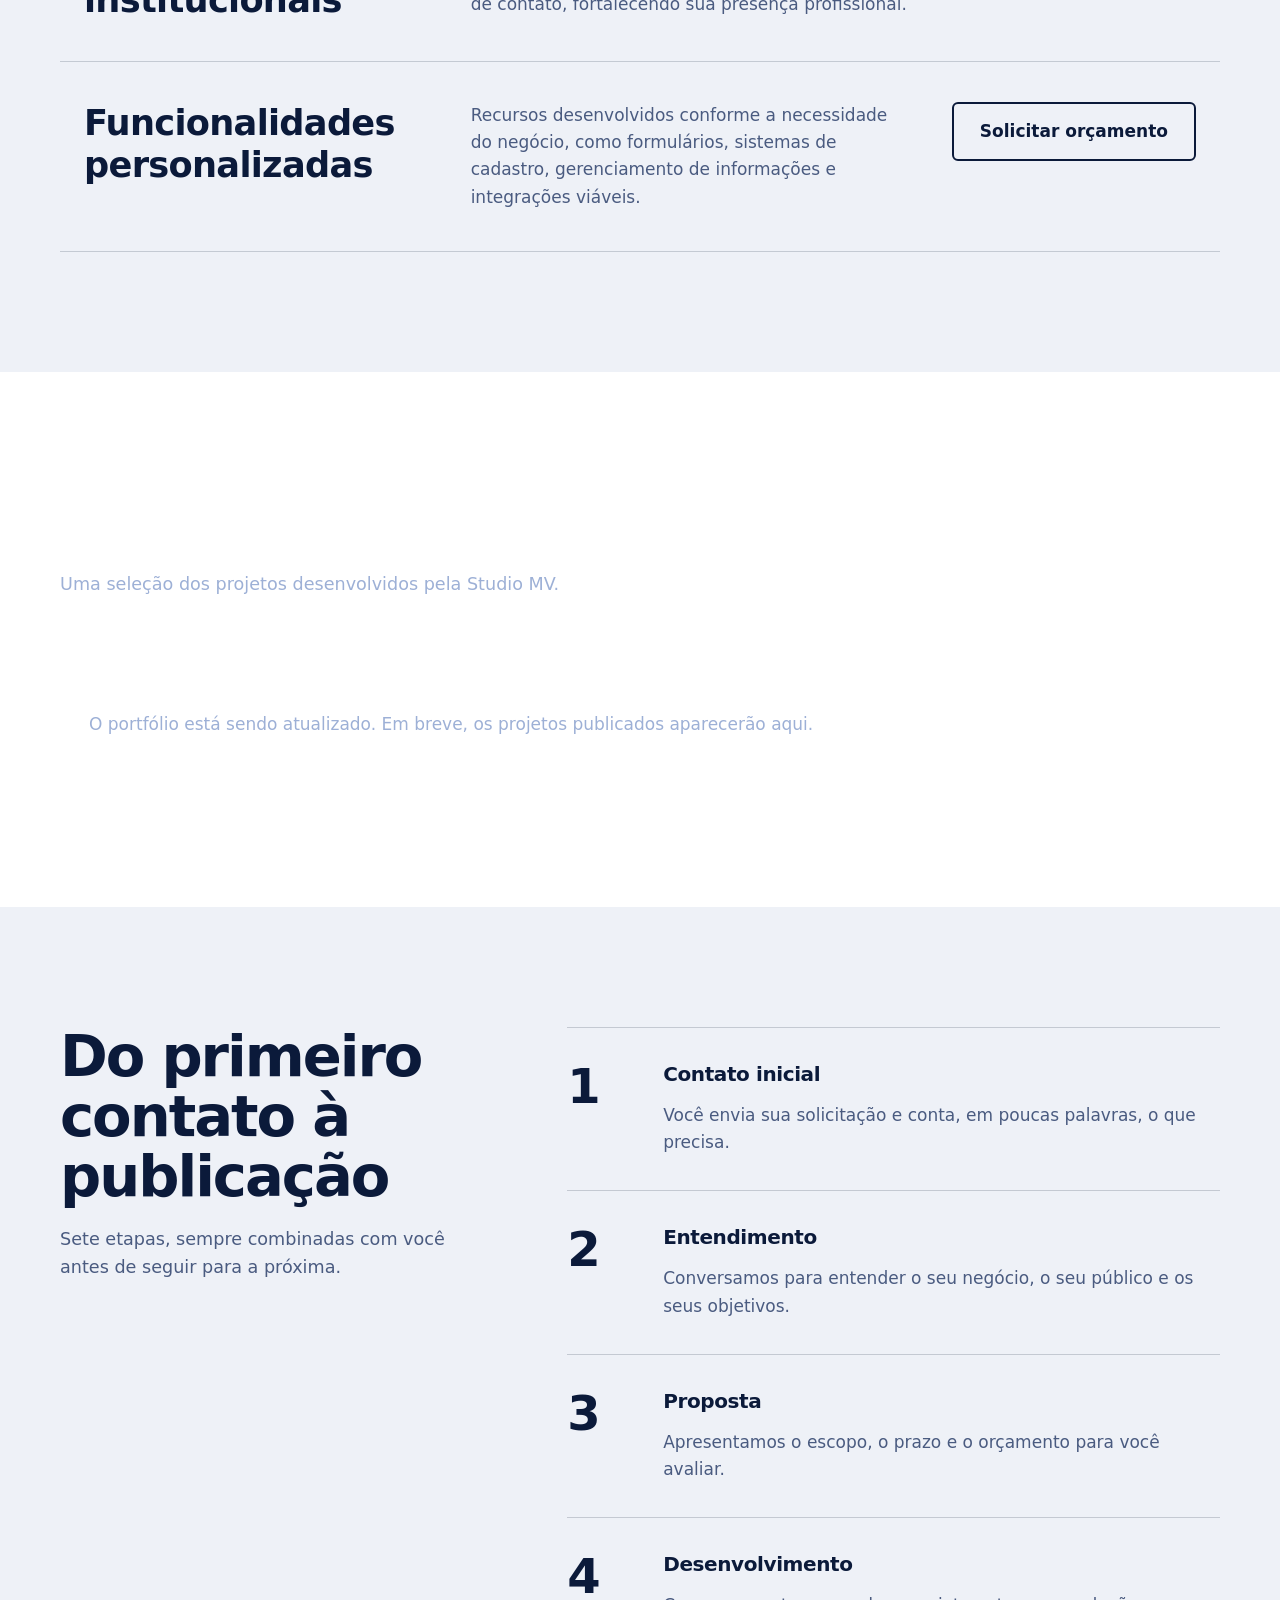
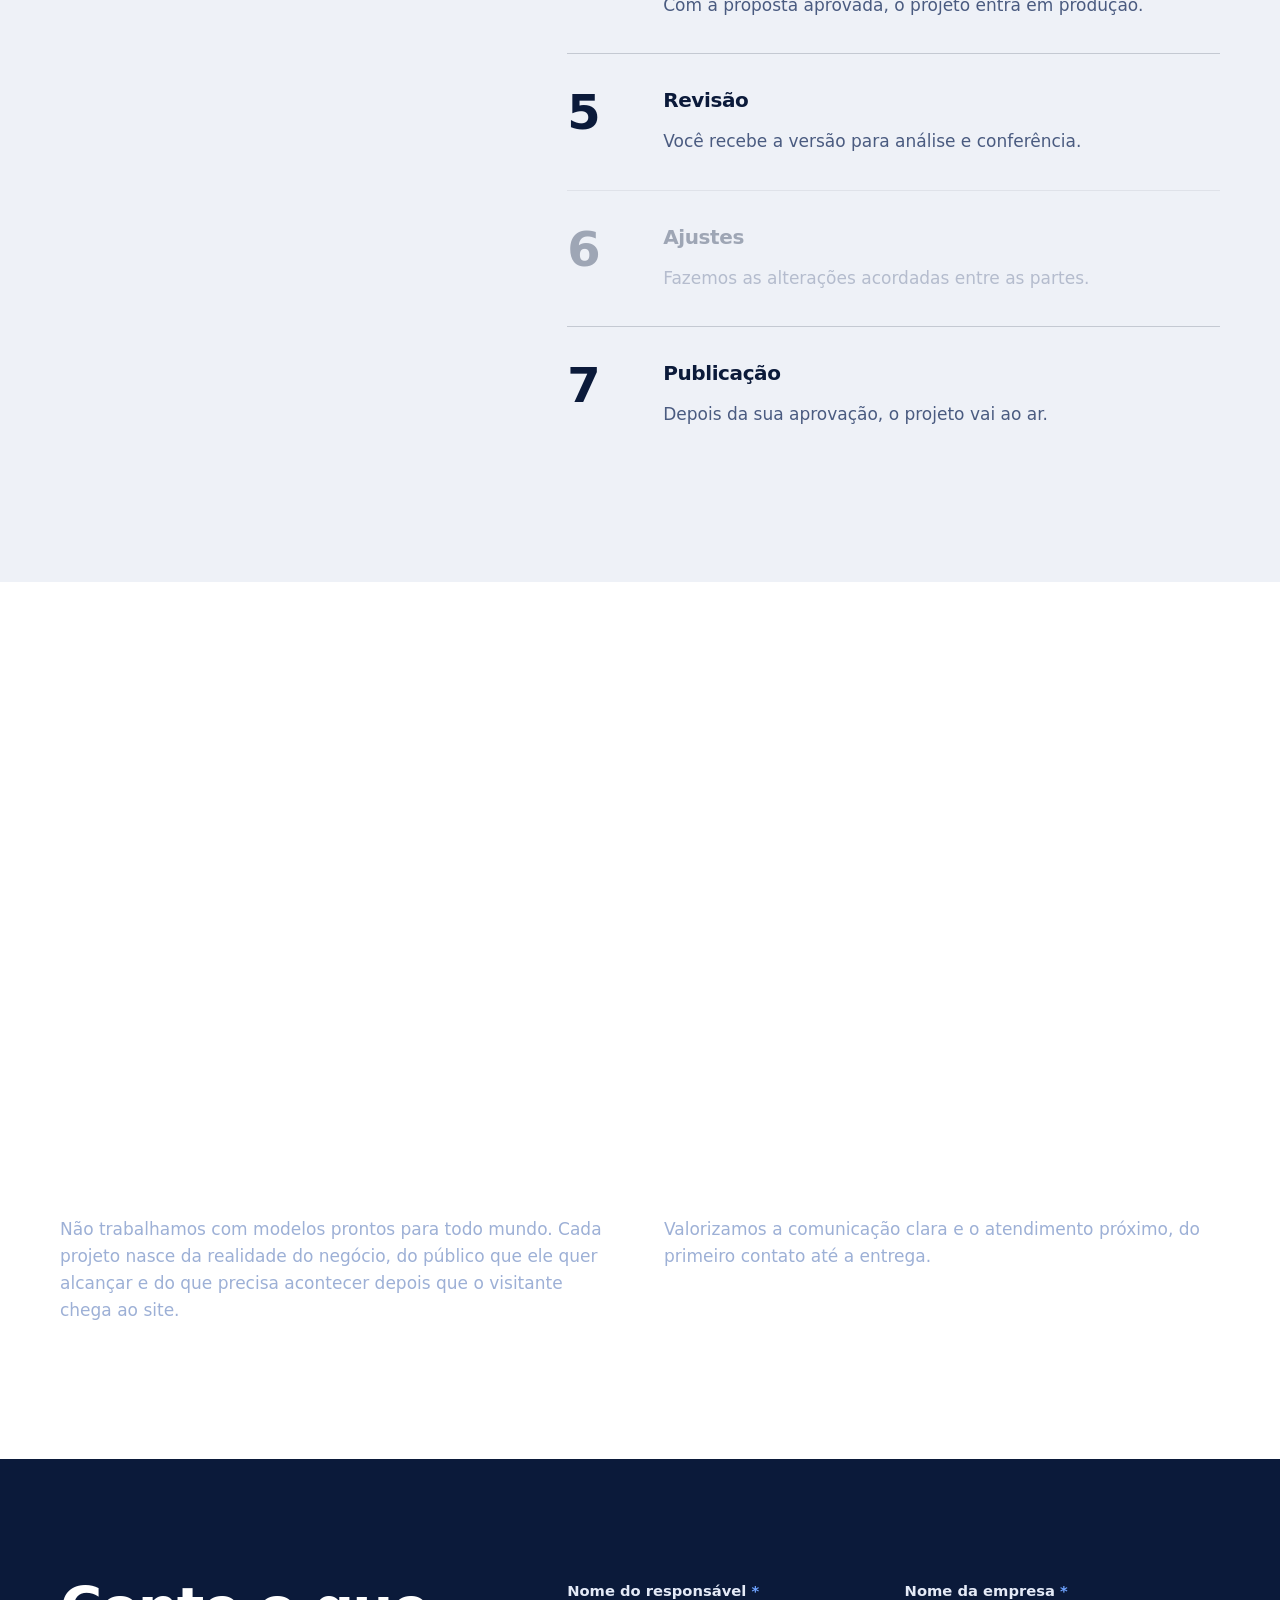
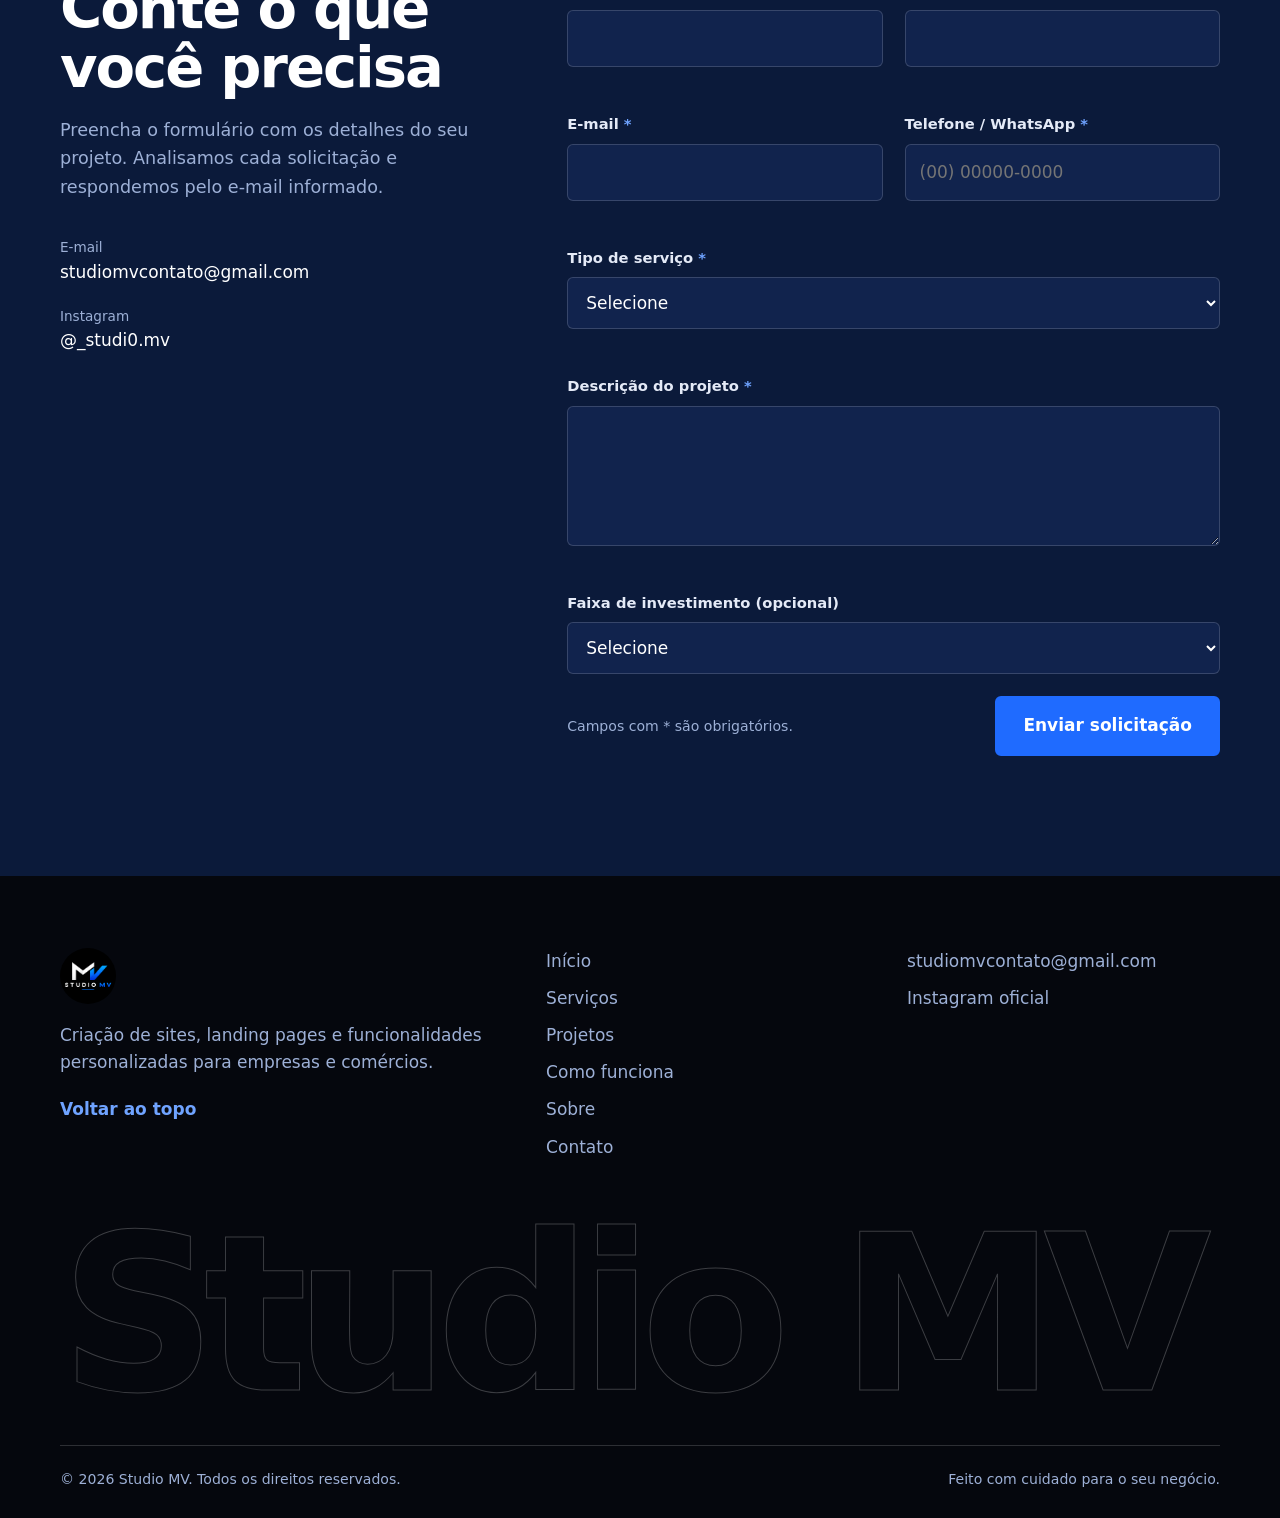
==== commit 01418113: "adiciona efeito animado de partículas no fundo do site publico" ====
--- a/index.html
+++ b/index.html
@@ -2,876 +2,193 @@
 <html lang="pt-BR">
   <head>
     <meta charset="utf-8" />
-    <meta
-      name="viewport"
-      content="width=device-width, initial-scale=1, viewport-fit=cover"
-    />
+    <meta name="viewport" content="width=device-width, initial-scale=1, viewport-fit=cover" />
     <title>Studio MV - Sites profissionais para negócios</title>
-    <meta
-      name="description"
-      content="A Studio MV cria sites, landing pages e funcionalidades personalizadas para empresas e comércios."
-    />
+    <meta name="description" content="A Studio MV cria sites, landing pages e funcionalidades personalizadas para empresas e comércios." />
     <link rel="icon" href="img/logo.png" />
-    <script>
-      document.documentElement.classList.add("js");
-    </script>
+    <script>document.documentElement.classList.add("js");</script>
     <style>
-      :root {
-        --navy: #0b1a3a;
-        --navy-2: #11234d;
-        --deep: #05070d;
-        --paper: #eef1f7;
-        --ink: #0b1a3a;
-        --white: #fff;
-        --text: #e4eaf7;
-        --muted: #9db0d6;
-        --muted-ink: #4a5b80;
-        --line: rgba(255, 255, 255, 0.16);
-        --line-ink: rgba(10, 22, 48, 0.18);
-        --blue: #1f6bff;
-        --blue-2: #6fa3ff;
-        --max: 1160px;
-        --ease: cubic-bezier(0.2, 0.7, 0.2, 1);
+      :root{--navy:#0b1a3a;--navy-2:#11234d;--deep:#05070d;--paper:#eef1f7;--ink:#0b1a3a;--white:#fff;--text:#e4eaf7;--muted:#9db0d6;--muted-ink:#4a5b80;--line:rgba(255,255,255,.16);--line-ink:rgba(10,22,48,.18);--blue:#1f6bff;--blue-2:#6fa3ff;--max:1160px;--ease:cubic-bezier(.2,.7,.2,1)}
+      *{box-sizing:border-box}
+      html{scroll-behavior:smooth;scroll-padding-top:72px}
+      body{margin:0;font:17px/1.6 system-ui,-apple-system,"Segoe UI",Roboto,sans-serif;color:var(--text);overflow-x:hidden}
+      img{display:block;max-width:100%}
+      a{color:inherit}
+      .wrap{width:min(var(--max),calc(100% - 48px));margin:0 auto}
+      section{padding:120px 0;position:relative;overflow-x:clip}
+      h1,h2,h3{margin:0 0 16px;color:var(--white);line-height:1.04;letter-spacing:-.035em}
+      h1{font-size:clamp(2.1rem,7.4vw,6rem);font-weight:800}
+      h2{font-size:clamp(2rem,4.6vw,3.6rem);font-weight:800;max-width:820px}
+      h3{font-size:1.25rem;font-weight:700;letter-spacing:-.02em;line-height:1.2}
+      p{margin:0 0 14px;color:var(--muted);max-width:62ch}
+      .light{background:var(--paper);color:var(--ink)}
+      .light h2,.light h3{color:var(--ink)}
+      .light p{color:var(--muted-ink)}
+      .intro{margin-top:18px;font-size:1.1rem}
+      :focus-visible{outline:3px solid var(--blue-2);outline-offset:3px}
+      .light :focus-visible{outline-color:var(--blue)}
+
+      /* barra de progresso */
+      .progress{position:fixed;top:0;left:0;right:0;height:3px;background:var(--blue);transform:scaleX(0);transform-origin:left;z-index:80;pointer-events:none}
+
+      /* botões */
+      .btn{display:inline-flex;align-items:center;justify-content:center;padding:14px 26px;border-radius:6px;border:2px solid var(--blue);font:inherit;font-weight:700;text-decoration:none;cursor:pointer;background:var(--blue);color:var(--white);position:relative;overflow:hidden;transition:transform .25s var(--ease),background .25s,color .25s,border-color .25s}
+      .btn:hover{background:var(--white);border-color:var(--white);color:var(--navy)}
+      .btn-ghost{background:transparent;border-color:var(--line);color:var(--white)}
+      .btn-ghost:hover{background:var(--white);border-color:var(--white);color:var(--navy)}
+      .light .btn-ghost{border-color:var(--ink);color:var(--ink)}
+      .light .btn-ghost:hover{background:var(--ink);color:var(--white);border-color:var(--ink)}
+      .btn:disabled{opacity:.6;cursor:not-allowed}
+
+      /* cabeçalho */
+      header{position:fixed;top:0;left:0;right:0;z-index:70;border-bottom:1px solid transparent;transition:transform .4s var(--ease),background .25s,border-color .25s}
+      header.scrolled{background:rgba(5,7,13,.94);backdrop-filter:blur(10px);-webkit-backdrop-filter:blur(10px);border-color:var(--line)}
+      header.hide{transform:translateY(-100%)}
+      .nav{display:flex;align-items:center;justify-content:space-between;height:72px;gap:24px}
+      .brand img{height:44px;width:44px;border-radius:50%;object-fit:cover}
+      .menu{display:flex;gap:28px;list-style:none;margin:0;padding:0}
+      .menu a{text-decoration:none;color:var(--muted);font-size:.95rem;padding:6px 0;background:linear-gradient(var(--blue-2),var(--blue-2)) left bottom/0 2px no-repeat;transition:color .2s,background-size .35s var(--ease)}
+      .menu a:hover{color:var(--white);background-size:100% 2px}
+      .nav .btn{padding:9px 18px;font-size:.92rem}
+      .toggle{display:none;background:none;border:1px solid var(--line);color:var(--white);border-radius:6px;padding:8px 14px;font:inherit;cursor:pointer}
+
+      /* entrada: revelações */
+      .js .rv{opacity:0;transform:translateY(46px);transition:opacity 1s var(--ease),transform 1s var(--ease);transition-delay:var(--d,0s)}
+      .js .rv-l{transform:translateX(-56px)}
+      .js .rv-r{transform:translateX(56px)}
+      .js .rv.in{opacity:1;transform:none}
+      .w{display:inline-block;overflow:hidden;vertical-align:top;padding-bottom:.1em;margin-bottom:-.1em}
+      .w>i{display:inline-block;font-style:normal;transform:translateY(112%);transition:transform 1s var(--ease);transition-delay:calc(var(--i) * 50ms)}
+      .in .w>i,.in.w>i{transform:none}
+
+      /* início */
+      .hero{min-height:100vh;display:flex;align-items:flex-end;padding:150px 0 0;overflow:hidden}
+      .hero .wrap{position:relative;z-index:2}
+      .hero h1{max-width:1000px}
+      .hero .lead{font-size:1.2rem;max-width:560px;color:var(--text);margin-top:28px}
+      .hero .actions{display:flex;gap:12px;flex-wrap:wrap;margin-top:36px}
+      .marquee{margin-top:72px;overflow:hidden;border-top:1px solid var(--line);border-bottom:1px solid var(--line);padding:16px 0;background:var(--navy)}
+      .track{display:flex;width:max-content;animation:mq 30s linear infinite}
+      .track span{font-size:clamp(1.5rem,3.2vw,2.4rem);font-weight:800;letter-spacing:-.03em;padding:0 30px;white-space:nowrap;color:transparent;-webkit-text-stroke:1px rgba(255,255,255,.55)}
+      .track span:nth-child(even){color:var(--white);-webkit-text-stroke:0}
+      @keyframes mq{to{transform:translateX(-50%)}}
+
+      /* serviços */
+      .services{margin-top:64px;border-top:2px solid var(--ink)}
+      .service{display:grid;grid-template-columns:1.1fr 1.4fr auto;gap:40px;align-items:start;padding:40px 24px;border-bottom:1px solid var(--line-ink);position:relative;isolation:isolate}
+      .service::before{content:"";position:absolute;inset:0;background:var(--ink);transform:scaleY(0);transform-origin:bottom;transition:transform .5s cubic-bezier(.7,0,.2,1);z-index:-1}
+      .service:hover::before{transform:scaleY(1)}
+      .service h3{font-size:clamp(1.5rem,2.8vw,2.2rem);margin:0;transition:transform .5s var(--ease)}
+      .service:hover h3{transform:translateX(10px)}
+      .service p{margin:0;transition:color .3s}
+      .service:hover h3{color:var(--white)}
+      .service:hover p{color:var(--muted)}
+      .service:hover .btn-ghost{border-color:var(--white);color:var(--white)}
+      .service:hover .btn-ghost:hover{background:var(--white);color:var(--ink);border-color:var(--white)}
+
+      /* projetos */
+      #gallery{margin-top:64px}
+      .carousel{overflow:hidden;padding:36px 0 44px;-webkit-mask-image:linear-gradient(90deg,transparent,#000 9%,#000 91%,transparent);mask-image:linear-gradient(90deg,transparent,#000 9%,#000 91%,transparent)}
+      .carousel.static{overflow-x:auto;-webkit-mask-image:none;mask-image:none}
+      .ctrack{position:relative;display:flex;gap:28px;width:max-content;will-change:transform}
+      .project{flex:0 0 min(420px,78vw);border-top:2px solid var(--white);padding-top:18px;transform-origin:center;will-change:transform,opacity}
+      .project .im{overflow:hidden;margin-bottom:18px;background:var(--navy-2)}
+      .project img{width:100%;aspect-ratio:16/10;object-fit:cover;transition:transform 1.1s var(--ease)}
+      .project:hover img{transform:scale(1.07)}
+      .project .cat{color:var(--blue-2);font-size:.9rem;font-weight:600}
+      .project h3{margin:6px 0 8px}
+      .project a{color:var(--white);font-weight:600;text-underline-offset:4px}
+      .project a:hover{color:var(--blue-2)}
+      .empty{margin-top:64px;padding:48px 28px;border:1px dashed var(--line);border-radius:6px;color:var(--muted)}
+
+      /* como funciona */
+      .how{display:grid;grid-template-columns:.8fr 1.2fr;gap:72px;align-items:start}
+      .sticky{position:sticky;top:120px}
+      .steps{list-style:none;margin:0;padding:0}
+      .steps li{position:relative;display:grid;grid-template-columns:96px 1fr;padding:34px 0;border-top:1px solid var(--line-ink);opacity:.35;transition:opacity .6s var(--ease)}
+      .steps li::before{content:"";position:absolute;top:-1px;left:0;right:0;height:2px;background:var(--blue);transform:scaleX(0);transform-origin:left;transition:transform .9s var(--ease)}
+      .steps li.on{opacity:1}
+      .steps li.on::before{transform:scaleX(1)}
+      .steps .n{font-size:3rem;font-weight:800;letter-spacing:-.05em;line-height:1;color:var(--ink);transition:color .5s,transform .6s var(--ease)}
+      .steps li.on .n{color:var(--blue);transform:translateX(6px)}
+      .steps p{margin:0}
+
+      /* sobre */
+      .quote{font-size:clamp(1.8rem,4.2vw,3.4rem);font-weight:800;line-height:1.14;letter-spacing:-.035em;color:var(--white);margin:56px 0 0;max-width:980px}
+      .sw{opacity:.2;transition:opacity .45s}
+      .sw.lit{opacity:1}
+      .about-text{display:grid;grid-template-columns:1fr 1fr;gap:0 48px;margin-top:64px;padding-top:28px;border-top:1px solid var(--line)}
+
+      /* contato */
+      .contact{display:grid;grid-template-columns:.8fr 1.2fr;gap:72px;align-items:start}
+      .contact>*,.how>*,.about-text>*,.foot>*{min-width:0}
+      .channels{margin-top:36px;display:flex;flex-direction:column;gap:20px}
+      .channels a{color:var(--white);text-decoration:none;transition:color .2s}
+      .channels a:hover{color:var(--blue-2)}
+      .channels small{color:var(--muted);display:block;font-size:.85rem}
+      form{display:grid;grid-template-columns:minmax(0,1fr) minmax(0,1fr);gap:22px}
+      .field{display:flex;flex-direction:column;gap:8px}
+      .field.full{grid-column:1/-1}
+      label{font-size:.92rem;color:var(--text);font-weight:600}
+      label em{color:var(--blue-2);font-style:normal}
+      input,select,textarea{font:inherit;color:var(--white);background:var(--navy-2);border:1px solid var(--line);border-radius:6px;padding:14px;width:100%;transition:border-color .2s,background .2s,box-shadow .3s}
+      input:focus,select:focus,textarea:focus{outline:none;border-color:var(--blue-2);background:var(--deep);box-shadow:0 0 0 4px rgba(31,107,255,.2)}
+      select option{background:var(--navy)}
+      textarea{min-height:140px;resize:vertical}
+      .error{color:#ffa3a3;font-size:.85rem;min-height:1.1em}
+      .actions-row{grid-column:1/-1;display:flex;justify-content:space-between;align-items:center;gap:16px;flex-wrap:wrap}
+      .hint{color:var(--muted);font-size:.88rem}
+      .status{grid-column:1/-1;border-radius:6px;padding:14px 16px;font-size:.95rem;display:none}
+      .status.show{display:block;animation:pop .45s var(--ease)}
+      @keyframes pop{from{opacity:0;transform:translateY(10px)}}
+      .status.ok{background:rgba(29,158,91,.16);border:1px solid rgba(29,158,91,.55);color:#c9f5dc}
+      .status.bad{background:rgba(220,70,70,.14);border:1px solid rgba(220,70,70,.55);color:#ffd6d6}
+
+      /* rodapé */
+      footer{background:var(--deep);padding:72px 0 28px;overflow:hidden}
+      .foot{display:grid;grid-template-columns:1.4fr 1fr 1fr;gap:48px}
+      .foot img{height:56px;width:56px;border-radius:50%;object-fit:cover;margin-bottom:18px}
+      .foot ul{list-style:none;margin:0;padding:0;display:flex;flex-direction:column;gap:10px}
+      .foot a{color:var(--muted);text-decoration:none;transition:color .2s}
+      .foot a:hover{color:var(--white)}
+      .back-to-top{display:inline-block;margin-top:6px;color:var(--blue-2)!important;font-weight:600}
+      .big{margin:56px 0 0;font-size:clamp(3.6rem,17vw,15rem);font-weight:800;letter-spacing:-.06em;line-height:.9;white-space:nowrap;color:transparent;-webkit-text-stroke:1px rgba(255,255,255,.22);user-select:none;transition:-webkit-text-stroke-color .5s}
+      .big:hover{-webkit-text-stroke-color:var(--blue-2)}
+      .copy{margin-top:32px;padding-top:22px;border-top:1px solid var(--line);display:flex;justify-content:space-between;flex-wrap:wrap;gap:12px;font-size:.88rem;color:var(--muted)}
+
+      @media (max-width:900px){
+        .toggle{display:block}
+        .menu{position:absolute;top:72px;left:0;right:0;flex-direction:column;gap:0;background:var(--deep);border-bottom:1px solid var(--line);display:none;padding:8px 24px}
+        .menu.open{display:flex}
+        .menu a{display:block;padding:14px 0;background:none}
+        .nav .btn{display:none}
+        .service{grid-template-columns:1fr;gap:14px;padding:32px 16px}
+        .how,.about-text,.contact,.foot{grid-template-columns:minmax(0,1fr);gap:36px}
+        .js .rv-l,.js .rv-r{transform:translateY(46px)}
+        .sticky{position:static}
+        .steps li{grid-template-columns:64px 1fr}
+        section{padding:84px 0}
       }
-      * {
-        box-sizing: border-box;
+      @media (max-width:600px){form{grid-template-columns:minmax(0,1fr)}.hero{padding-top:120px}}
+      @media (prefers-reduced-motion:reduce){
+        html{scroll-behavior:auto}
+        *,*::before,*::after{transition:none!important;animation:none!important}
+        .js .rv,.w>i{opacity:1;transform:none}
+        .sw{opacity:1}.steps li{opacity:1}
       }
-      html {
-        scroll-behavior: smooth;
-        scroll-padding-top: 72px;
-      }
-      body {
-        margin: 0;
-        font:
-          17px/1.6 system-ui,
-          -apple-system,
-          "Segoe UI",
-          Roboto,
-          sans-serif;
-        color: var(--text);
-        background: var(--deep);
-        overflow-x: hidden;
-      }
-      img {
-        display: block;
-        max-width: 100%;
-      }
-      a {
-        color: inherit;
-      }
-      .wrap {
-        width: min(var(--max), calc(100% - 48px));
-        margin: 0 auto;
-      }
-      section {
-        padding: 120px 0;
-        position: relative;
-      }
-      h1,
-      h2,
-      h3 {
-        margin: 0 0 16px;
-        color: var(--white);
-        line-height: 1.04;
-        letter-spacing: -0.035em;
-      }
-      h1 {
-        font-size: clamp(2.6rem, 7.4vw, 6rem);
-        font-weight: 800;
-      }
-      h2 {
-        font-size: clamp(2rem, 4.6vw, 3.6rem);
-        font-weight: 800;
-        max-width: 820px;
-      }
-      h3 {
-        font-size: 1.25rem;
-        font-weight: 700;
-        letter-spacing: -0.02em;
-        line-height: 1.2;
-      }
-      p {
-        margin: 0 0 14px;
-        color: var(--muted);
-        max-width: 62ch;
-      }
-      .light {
-        background: var(--paper);
-        color: var(--ink);
-      }
-      .light h2,
-      .light h3 {
-        color: var(--ink);
-      }
-      .light p {
-        color: var(--muted-ink);
-      }
-      .intro {
-        margin-top: 18px;
-        font-size: 1.1rem;
-      }
-      :focus-visible {
-        outline: 3px solid var(--blue-2);
-        outline-offset: 3px;
-      }
-      .light :focus-visible {
-        outline-color: var(--blue);
-      }
-
-      /* barra de progresso */
-      .progress {
-        position: fixed;
-        top: 0;
-        left: 0;
-        right: 0;
-        height: 3px;
-        background: var(--blue);
-        transform: scaleX(0);
-        transform-origin: left;
-        z-index: 80;
-        pointer-events: none;
-      }
-
-      /* botões */
-      .btn {
-        display: inline-flex;
-        align-items: center;
-        justify-content: center;
-        padding: 14px 26px;
-        border-radius: 6px;
-        border: 2px solid var(--blue);
-        font: inherit;
-        font-weight: 700;
-        text-decoration: none;
-        cursor: pointer;
-        background: var(--blue);
-        color: var(--white);
-        position: relative;
-        overflow: hidden;
-        transition:
-          transform 0.25s var(--ease),
-          background 0.25s,
-          color 0.25s,
-          border-color 0.25s;
-      }
-      .btn:hover {
-        background: var(--white);
-        border-color: var(--white);
-        color: var(--navy);
-      }
-      .btn-ghost {
-        background: transparent;
-        border-color: var(--line);
-        color: var(--white);
-      }
-      .btn-ghost:hover {
-        background: var(--white);
-        border-color: var(--white);
-        color: var(--navy);
-      }
-      .light .btn-ghost {
-        border-color: var(--ink);
-        color: var(--ink);
-      }
-      .light .btn-ghost:hover {
-        background: var(--ink);
-        color: var(--white);
-        border-color: var(--ink);
-      }
-      .btn:disabled {
-        opacity: 0.6;
-        cursor: not-allowed;
-      }
-
-      /* cabeçalho */
-      header {
-        position: fixed;
-        top: 0;
-        left: 0;
-        right: 0;
-        z-index: 70;
-        border-bottom: 1px solid transparent;
-        transition:
-          transform 0.4s var(--ease),
-          background 0.25s,
-          border-color 0.25s;
-      }
-      header.scrolled {
-        background: rgba(5, 7, 13, 0.94);
-        backdrop-filter: blur(10px);
-        -webkit-backdrop-filter: blur(10px);
-        border-color: var(--line);
-      }
-      header.hide {
-        transform: translateY(-100%);
-      }
-      .nav {
-        display: flex;
-        align-items: center;
-        justify-content: space-between;
-        height: 72px;
-        gap: 24px;
-      }
-      .brand img {
-        height: 44px;
-        width: 44px;
-        border-radius: 50%;
-        object-fit: cover;
-      }
-      .menu {
-        display: flex;
-        gap: 28px;
-        list-style: none;
-        margin: 0;
-        padding: 0;
-      }
-      .menu a {
-        text-decoration: none;
-        color: var(--muted);
-        font-size: 0.95rem;
-        padding: 6px 0;
-        background: linear-gradient(var(--blue-2), var(--blue-2)) left bottom/0
-          2px no-repeat;
-        transition:
-          color 0.2s,
-          background-size 0.35s var(--ease);
-      }
-      .menu a:hover {
-        color: var(--white);
-        background-size: 100% 2px;
-      }
-      .nav .btn {
-        padding: 9px 18px;
-        font-size: 0.92rem;
-      }
-      .toggle {
-        display: none;
-        background: none;
-        border: 1px solid var(--line);
-        color: var(--white);
-        border-radius: 6px;
-        padding: 8px 14px;
-        font: inherit;
-        cursor: pointer;
-      }
-
-      /* entrada: revelações */
-      .js .rv {
-        opacity: 0;
-        transform: translateY(46px);
-        transition:
-          opacity 1s var(--ease),
-          transform 1s var(--ease);
-        transition-delay: var(--d, 0s);
-      }
-      .js .rv-l {
-        transform: translateX(-56px);
-      }
-      .js .rv-r {
-        transform: translateX(56px);
-      }
-      .js .rv.in {
-        opacity: 1;
-        transform: none;
-      }
-      .w {
-        display: inline-block;
-        overflow: hidden;
-        vertical-align: top;
-        padding-bottom: 0.1em;
-        margin-bottom: -0.1em;
-      }
-      .w > i {
-        display: inline-block;
-        font-style: normal;
-        transform: translateY(112%);
-        transition: transform 1s var(--ease);
-        transition-delay: calc(var(--i) * 50ms);
-      }
-      .in .w > i,
-      .in.w > i {
-        transform: none;
-      }
-
-      /* início */
-      .hero {
-        min-height: 100vh;
-        display: flex;
-        align-items: flex-end;
-        padding: 150px 0 0;
-        overflow: hidden;
-      }
-      .hero .wrap {
-        position: relative;
-        z-index: 2;
-      }
-      .hero h1 {
-        max-width: 1000px;
-      }
-      .hero .lead {
-        font-size: 1.2rem;
-        max-width: 560px;
-        color: var(--text);
-        margin-top: 28px;
-      }
-      .hero .actions {
-        display: flex;
-        gap: 12px;
-        flex-wrap: wrap;
-        margin-top: 36px;
-      }
-      .marquee {
-        margin-top: 72px;
-        overflow: hidden;
-        border-top: 1px solid var(--line);
-        border-bottom: 1px solid var(--line);
-        padding: 16px 0;
-        background: var(--navy);
-      }
-      .track {
-        display: flex;
-        width: max-content;
-        animation: mq 30s linear infinite;
-      }
-      .track span {
-        font-size: clamp(1.5rem, 3.2vw, 2.4rem);
-        font-weight: 800;
-        letter-spacing: -0.03em;
-        padding: 0 30px;
-        white-space: nowrap;
-        color: transparent;
-        -webkit-text-stroke: 1px rgba(255, 255, 255, 0.55);
-      }
-      .track span:nth-child(even) {
-        color: var(--white);
-        -webkit-text-stroke: 0;
-      }
-      @keyframes mq {
-        to {
-          transform: translateX(-50%);
-        }
-      }
-
-      /* serviços */
-      .services {
-        margin-top: 64px;
-        border-top: 2px solid var(--ink);
-      }
-      .service {
-        display: grid;
-        grid-template-columns: 1.1fr 1.4fr auto;
-        gap: 40px;
-        align-items: start;
-        padding: 40px 24px;
-        border-bottom: 1px solid var(--line-ink);
-        position: relative;
-        isolation: isolate;
-      }
-      .service::before {
-        content: "";
-        position: absolute;
-        inset: 0;
-        background: var(--ink);
-        transform: scaleY(0);
-        transform-origin: bottom;
-        transition: transform 0.5s cubic-bezier(0.7, 0, 0.2, 1);
-        z-index: -1;
-      }
-      .service:hover::before {
-        transform: scaleY(1);
-      }
-      .service h3 {
-        font-size: clamp(1.5rem, 2.8vw, 2.2rem);
-        margin: 0;
-        transition: transform 0.5s var(--ease);
-      }
-      .service:hover h3 {
-        transform: translateX(10px);
-      }
-      .service p {
-        margin: 0;
-        transition: color 0.3s;
-      }
-      .service:hover h3 {
-        color: var(--white);
-      }
-      .service:hover p {
-        color: var(--muted);
-      }
-      .service:hover .btn-ghost {
-        border-color: var(--white);
-        color: var(--white);
-      }
-      .service:hover .btn-ghost:hover {
-        background: var(--white);
-        color: var(--ink);
-        border-color: var(--white);
-      }
-
-      /* projetos */
-      #gallery {
-        margin-top: 64px;
-      }
-      .carousel {
-        overflow: hidden;
-        padding: 36px 0 44px;
-        -webkit-mask-image: linear-gradient(
-          90deg,
-          transparent,
-          #000 9%,
-          #000 91%,
-          transparent
-        );
-        mask-image: linear-gradient(
-          90deg,
-          transparent,
-          #000 9%,
-          #000 91%,
-          transparent
-        );
-      }
-      .carousel.static {
-        overflow-x: auto;
-        -webkit-mask-image: none;
-        mask-image: none;
-      }
-      .ctrack {
-        position: relative;
-        display: flex;
-        gap: 28px;
-        width: max-content;
-        will-change: transform;
-      }
-      .project {
-        flex: 0 0 min(420px, 78vw);
-        border-top: 2px solid var(--white);
-        padding-top: 18px;
-        transform-origin: center;
-        will-change: transform, opacity;
-      }
-      .project .im {
-        overflow: hidden;
-        margin-bottom: 18px;
-        background: var(--navy-2);
-      }
-      .project img {
-        width: 100%;
-        aspect-ratio: 16/10;
-        object-fit: cover;
-        transition: transform 1.1s var(--ease);
-      }
-      .project:hover img {
-        transform: scale(1.07);
-      }
-      .project .cat {
-        color: var(--blue-2);
-        font-size: 0.9rem;
-        font-weight: 600;
-      }
-      .project h3 {
-        margin: 6px 0 8px;
-      }
-      .project a {
-        color: var(--white);
-        font-weight: 600;
-        text-underline-offset: 4px;
-      }
-      .project a:hover {
-        color: var(--blue-2);
-      }
-      .empty {
-        margin-top: 64px;
-        padding: 48px 28px;
-        border: 1px dashed var(--line);
-        border-radius: 6px;
-        color: var(--muted);
-      }
-
-      /* como funciona */
-      .how {
-        display: grid;
-        grid-template-columns: 0.8fr 1.2fr;
-        gap: 72px;
-        align-items: start;
-      }
-      .sticky {
-        position: sticky;
-        top: 120px;
-      }
-      .steps {
-        list-style: none;
-        margin: 0;
-        padding: 0;
-      }
-      .steps li {
-        position: relative;
-        display: grid;
-        grid-template-columns: 96px 1fr;
-        padding: 34px 0;
-        border-top: 1px solid var(--line-ink);
-        opacity: 0.35;
-        transition: opacity 0.6s var(--ease);
-      }
-      .steps li::before {
-        content: "";
-        position: absolute;
-        top: -1px;
-        left: 0;
-        right: 0;
-        height: 2px;
-        background: var(--blue);
-        transform: scaleX(0);
-        transform-origin: left;
-        transition: transform 0.9s var(--ease);
-      }
-      .steps li.on {
-        opacity: 1;
-      }
-      .steps li.on::before {
-        transform: scaleX(1);
-      }
-      .steps .n {
-        font-size: 3rem;
-        font-weight: 800;
-        letter-spacing: -0.05em;
-        line-height: 1;
-        color: var(--ink);
-        transition:
-          color 0.5s,
-          transform 0.6s var(--ease);
-      }
-      .steps li.on .n {
-        color: var(--blue);
-        transform: translateX(6px);
-      }
-      .steps p {
-        margin: 0;
-      }
-
-      /* sobre */
-      .quote {
-        font-size: clamp(1.8rem, 4.2vw, 3.4rem);
-        font-weight: 800;
-        line-height: 1.14;
-        letter-spacing: -0.035em;
-        color: var(--white);
-        margin: 56px 0 0;
-        max-width: 980px;
-      }
-      .sw {
-        opacity: 0.2;
-        transition: opacity 0.45s;
-      }
-      .sw.lit {
-        opacity: 1;
-      }
-      .about-text {
-        display: grid;
-        grid-template-columns: 1fr 1fr;
-        gap: 0 48px;
-        margin-top: 64px;
-        padding-top: 28px;
-        border-top: 1px solid var(--line);
-      }
-
-      /* contato */
-      .contact {
-        display: grid;
-        grid-template-columns: 0.8fr 1.2fr;
-        gap: 72px;
-        align-items: start;
-      }
-      .channels {
-        margin-top: 36px;
-        display: flex;
-        flex-direction: column;
-        gap: 20px;
-      }
-      .channels a {
-        color: var(--white);
-        text-decoration: none;
-        transition: color 0.2s;
-      }
-      .channels a:hover {
-        color: var(--blue-2);
-      }
-      .channels small {
-        color: var(--muted);
-        display: block;
-        font-size: 0.85rem;
-      }
-      form {
-        display: grid;
-        grid-template-columns: 1fr 1fr;
-        gap: 22px;
-      }
-      .field {
-        display: flex;
-        flex-direction: column;
-        gap: 8px;
-      }
-      .field.full {
-        grid-column: 1/-1;
-      }
-      label {
-        font-size: 0.92rem;
-        color: var(--text);
-        font-weight: 600;
-      }
-      label em {
-        color: var(--blue-2);
-        font-style: normal;
-      }
-      input,
-      select,
-      textarea {
-        font: inherit;
-        color: var(--white);
-        background: var(--navy-2);
-        border: 1px solid var(--line);
-        border-radius: 6px;
-        padding: 14px;
-        width: 100%;
-        transition:
-          border-color 0.2s,
-          background 0.2s,
-          box-shadow 0.3s;
-      }
-      input:focus,
-      select:focus,
-      textarea:focus {
-        outline: none;
-        border-color: var(--blue-2);
-        background: var(--deep);
-        box-shadow: 0 0 0 4px rgba(31, 107, 255, 0.2);
-      }
-      select option {
-        background: var(--navy);
-      }
-      textarea {
-        min-height: 140px;
-        resize: vertical;
-      }
-      .error {
-        color: #ffa3a3;
-        font-size: 0.85rem;
-        min-height: 1.1em;
-      }
-      .actions-row {
-        grid-column: 1/-1;
-        display: flex;
-        justify-content: space-between;
-        align-items: center;
-        gap: 16px;
-        flex-wrap: wrap;
-      }
-      .hint {
-        color: var(--muted);
-        font-size: 0.88rem;
-      }
-      .status {
-        grid-column: 1/-1;
-        border-radius: 6px;
-        padding: 14px 16px;
-        font-size: 0.95rem;
-        display: none;
-      }
-      .status.show {
-        display: block;
-        animation: pop 0.45s var(--ease);
-      }
-      @keyframes pop {
-        from {
-          opacity: 0;
-          transform: translateY(10px);
-        }
-      }
-      .status.ok {
-        background: rgba(29, 158, 91, 0.16);
-        border: 1px solid rgba(29, 158, 91, 0.55);
-        color: #c9f5dc;
-      }
-      .status.bad {
-        background: rgba(220, 70, 70, 0.14);
-        border: 1px solid rgba(220, 70, 70, 0.55);
-        color: #ffd6d6;
-      }
-
-      /* rodapé */
-      footer {
-        background: var(--deep);
-        padding: 72px 0 28px;
-        overflow: hidden;
-      }
-      .foot {
-        display: grid;
-        grid-template-columns: 1.4fr 1fr 1fr;
-        gap: 48px;
-      }
-      .foot img {
-        height: 56px;
-        width: 56px;
-        border-radius: 50%;
-        object-fit: cover;
-        margin-bottom: 18px;
-      }
-      .foot ul {
-        list-style: none;
-        margin: 0;
-        padding: 0;
-        display: flex;
-        flex-direction: column;
-        gap: 10px;
-      }
-      .foot a {
-        color: var(--muted);
-        text-decoration: none;
-        transition: color 0.2s;
-      }
-      .foot a:hover {
-        color: var(--white);
-      }
-      .back-to-top {
-        display: inline-block;
-        margin-top: 6px;
-        color: var(--blue-2) !important;
-        font-weight: 600;
-      }
-      .big {
-        margin: 56px 0 0;
-        font-size: clamp(3.6rem, 17vw, 15rem);
-        font-weight: 800;
-        letter-spacing: -0.06em;
-        line-height: 0.9;
-        white-space: nowrap;
-        color: transparent;
-        -webkit-text-stroke: 1px rgba(255, 255, 255, 0.22);
-        user-select: none;
-        transition: -webkit-text-stroke-color 0.5s;
-      }
-      .big:hover {
-        -webkit-text-stroke-color: var(--blue-2);
-      }
-      .copy {
-        margin-top: 32px;
-        padding-top: 22px;
-        border-top: 1px solid var(--line);
-        display: flex;
-        justify-content: space-between;
-        flex-wrap: wrap;
-        gap: 12px;
-        font-size: 0.88rem;
-        color: var(--muted);
-      }
-
-      @media (max-width: 900px) {
-        .toggle {
-          display: block;
-        }
-        .menu {
-          position: absolute;
-          top: 72px;
-          left: 0;
-          right: 0;
-          flex-direction: column;
-          gap: 0;
-          background: var(--deep);
-          border-bottom: 1px solid var(--line);
-          display: none;
-          padding: 8px 24px;
-        }
-        .menu.open {
-          display: flex;
-        }
-        .menu a {
-          display: block;
-          padding: 14px 0;
-          background: none;
-        }
-        .nav .btn {
-          display: none;
-        }
-        .service {
-          grid-template-columns: 1fr;
-          gap: 14px;
-          padding: 32px 16px;
-        }
-        .how,
-        .about-text,
-        .contact,
-        .foot {
-          grid-template-columns: 1fr;
-          gap: 36px;
-        }
-        .sticky {
-          position: static;
-        }
-        .steps li {
-          grid-template-columns: 64px 1fr;
-        }
-        section {
-          padding: 84px 0;
-        }
-      }
-      @media (max-width: 600px) {
-        form {
-          grid-template-columns: 1fr;
-        }
-        .hero {
-          padding-top: 120px;
-        }
-      }
-      @media (prefers-reduced-motion: reduce) {
-        html {
-          scroll-behavior: auto;
-        }
-        *,
-        *::before,
-        *::after {
-          transition: none !important;
-          animation: none !important;
-        }
-        .js .rv,
-        .w > i {
-          opacity: 1;
-          transform: none;
-        }
-        .sw {
-          opacity: 1;
-        }
-        .steps li {
-          opacity: 1;
-        }
-      }
+
+      /* fundo animado: partículas sutis */
+      #bg-canvas{position:fixed;inset:0;z-index:-1;width:100%;height:100%;display:block;pointer-events:none}
     </style>
   </head>
   <body>
+    <canvas id="bg-canvas" aria-hidden="true"></canvas>
     <div class="progress" aria-hidden="true"></div>
-    <div
-      id="top"
-      style="
-        position: absolute;
-        top: 0;
-        left: 0;
-        width: 1px;
-        height: 1px;
-        pointer-events: none;
-      "
-      aria-hidden="true"
-    ></div>
+    <div id="top" style="position:absolute;top:0;left:0;width:1px;height:1px;pointer-events:none" aria-hidden="true"></div>
     <header>
       <div class="wrap nav">
-        <a href="#inicio" class="brand" aria-label="Studio MV — início"
-          ><img src="img/logo.png" alt="Studio MV" width="44" height="44"
-        /></a>
-        <button
-          class="toggle"
-          aria-expanded="false"
-          aria-controls="menu"
-          aria-label="Abrir menu"
-        >
-          Menu
-        </button>
+        <a href="#inicio" class="brand" aria-label="Studio MV — início"><img src="img/logo.png" alt="Studio MV" width="44" height="44" /></a>
+        <button class="toggle" aria-expanded="false" aria-controls="menu" aria-label="Abrir menu">Menu</button>
         <ul class="menu" id="menu">
           <li><a href="#inicio">Início</a></li>
           <li><a href="#servicos">Serviços</a></li>
@@ -886,29 +203,19 @@
 
     <main>
       <section id="inicio" class="hero">
-        <div style="width: 100%">
+        <div style="width:100%;min-width:0">
           <div class="wrap">
-            <h1 data-split>
-              Sites profissionais para o seu negócio ser encontrado e escolhido.
-            </h1>
-            <p class="lead rv" style="--d: 0.5s">
-              A Studio MV cria sites, landing pages e soluções digitais sob
-              medida para empresas e comércios que querem transmitir confiança
-              desde o primeiro acesso.
-            </p>
-            <div class="actions rv" style="--d: 0.65s">
+            <h1 data-split>Sites profissionais para o seu negócio ser encontrado e escolhido.</h1>
+            <p class="lead rv" style="--d:.5s">A Studio MV cria sites, landing pages e soluções digitais sob medida para empresas e comércios que querem transmitir confiança desde o primeiro acesso.</p>
+            <div class="actions rv" style="--d:.65s">
               <a href="#contato" class="btn btn-primary">Solicitar orçamento</a>
               <a href="#servicos" class="btn btn-ghost">Conhecer serviços</a>
             </div>
           </div>
           <div class="marquee" aria-hidden="true">
             <div class="track">
-              <span>Landing pages</span><span>Sites institucionais</span
-              ><span>Funcionalidades personalizadas</span
-              ><span>Feito sob medida</span> <span>Landing pages</span
-              ><span>Sites institucionais</span
-              ><span>Funcionalidades personalizadas</span
-              ><span>Feito sob medida</span>
+              <span>Landing pages</span><span>Sites institucionais</span><span>Funcionalidades personalizadas</span><span>Feito sob medida</span>
+              <span>Landing pages</span><span>Sites institucionais</span><span>Funcionalidades personalizadas</span><span>Feito sob medida</span>
             </div>
           </div>
         </div>
@@ -917,49 +224,22 @@
       <section id="servicos" class="light">
         <div class="wrap">
           <h2 data-split>Três formas de colocar seu negócio na internet</h2>
-          <p class="intro rv">
-            Cada projeto começa pelo entendimento do seu negócio. Escolha a
-            frente que mais combina com o momento da sua empresa.
-          </p>
+          <p class="intro rv">Cada projeto começa pelo entendimento do seu negócio. Escolha a frente que mais combina com o momento da sua empresa.</p>
           <div class="services">
             <article class="service rv">
               <h3>Landing pages</h3>
-              <p>
-                Páginas criadas para apresentar uma oferta, divulgar um produto
-                ou serviço e levar o visitante a uma ação, como entrar em
-                contato ou solicitar um orçamento.
-              </p>
-              <a href="#contato" class="btn btn-ghost" data-type="Landing page"
-                >Solicitar orçamento</a
-              >
+              <p>Páginas criadas para apresentar uma oferta, divulgar um produto ou serviço e levar o visitante a uma ação, como entrar em contato ou solicitar um orçamento.</p>
+              <a href="#contato" class="btn btn-ghost" data-type="Landing page">Solicitar orçamento</a>
             </article>
             <article class="service rv">
               <h3>Sites institucionais</h3>
-              <p>
-                Sites com as informações da sua empresa, seus serviços,
-                diferenciais, projetos, localização e canais de contato,
-                fortalecendo sua presença profissional.
-              </p>
-              <a
-                href="#contato"
-                class="btn btn-ghost"
-                data-type="Site institucional"
-                >Solicitar orçamento</a
-              >
+              <p>Sites com as informações da sua empresa, seus serviços, diferenciais, projetos, localização e canais de contato, fortalecendo sua presença profissional.</p>
+              <a href="#contato" class="btn btn-ghost" data-type="Site institucional">Solicitar orçamento</a>
             </article>
             <article class="service rv">
               <h3>Funcionalidades personalizadas</h3>
-              <p>
-                Recursos desenvolvidos conforme a necessidade do negócio, como
-                formulários, sistemas de cadastro, gerenciamento de informações
-                e integrações viáveis.
-              </p>
-              <a
-                href="#contato"
-                class="btn btn-ghost"
-                data-type="Funcionalidade personalizada"
-                >Solicitar orçamento</a
-              >
+              <p>Recursos desenvolvidos conforme a necessidade do negócio, como formulários, sistemas de cadastro, gerenciamento de informações e integrações viáveis.</p>
+              <a href="#contato" class="btn btn-ghost" data-type="Funcionalidade personalizada">Solicitar orçamento</a>
             </article>
           </div>
         </div>
@@ -968,14 +248,9 @@
       <section id="projetos">
         <div class="wrap">
           <h2 data-split>Trabalhos publicados</h2>
-          <p class="intro rv">
-            Uma seleção dos projetos desenvolvidos pela Studio MV.
-          </p>
+          <p class="intro rv">Uma seleção dos projetos desenvolvidos pela Studio MV.</p>
           <div id="gallery" aria-live="polite">
-            <div class="empty" style="grid-column: 1/-1">
-              O portfólio está sendo atualizado. Em breve, os projetos
-              publicados aparecerão aqui.
-            </div>
+            <div class="empty" style="grid-column:1/-1">O portfólio está sendo atualizado. Em breve, os projetos publicados aparecerão aqui.</div>
           </div>
         </div>
       </section>
@@ -984,70 +259,16 @@
         <div class="wrap how">
           <div class="sticky">
             <h2 data-split>Do primeiro contato à publicação</h2>
-            <p class="intro rv">
-              Sete etapas, sempre combinadas com você antes de seguir para a
-              próxima.
-            </p>
+            <p class="intro rv">Sete etapas, sempre combinadas com você antes de seguir para a próxima.</p>
           </div>
           <ol class="steps">
-            <li>
-              <span class="n">1</span>
-              <div>
-                <h3>Contato inicial</h3>
-                <p>
-                  Você envia sua solicitação e conta, em poucas palavras, o que
-                  precisa.
-                </p>
-              </div>
-            </li>
-            <li>
-              <span class="n">2</span>
-              <div>
-                <h3>Entendimento</h3>
-                <p>
-                  Conversamos para entender o seu negócio, o seu público e os
-                  seus objetivos.
-                </p>
-              </div>
-            </li>
-            <li>
-              <span class="n">3</span>
-              <div>
-                <h3>Proposta</h3>
-                <p>
-                  Apresentamos o escopo, o prazo e o orçamento para você
-                  avaliar.
-                </p>
-              </div>
-            </li>
-            <li>
-              <span class="n">4</span>
-              <div>
-                <h3>Desenvolvimento</h3>
-                <p>Com a proposta aprovada, o projeto entra em produção.</p>
-              </div>
-            </li>
-            <li>
-              <span class="n">5</span>
-              <div>
-                <h3>Revisão</h3>
-                <p>Você recebe a versão para análise e conferência.</p>
-              </div>
-            </li>
-            <li>
-              <span class="n">6</span>
-              <div>
-                <h3>Ajustes</h3>
-                <p>Fazemos as alterações acordadas entre as partes.</p>
-              </div>
-            </li>
-            <li>
-              <span class="n">7</span>
-              <div>
-                <h3>Publicação</h3>
-                <p>Depois da sua aprovação, o projeto vai ao ar.</p>
-              </div>
-            </li>
+            <li><span class="n">1</span><div><h3>Contato inicial</h3><p>Você envia sua solicitação e conta, em poucas palavras, o que precisa.</p></div></li>
+            <li><span class="n">2</span><div><h3>Entendimento</h3><p>Conversamos para entender o seu negócio, o seu público e os seus objetivos.</p></div></li>
+            <li><span class="n">3</span><div><h3>Proposta</h3><p>Apresentamos o escopo, o prazo e o orçamento para você avaliar.</p></div></li>
+            <li><span class="n">4</span><div><h3>Desenvolvimento</h3><p>Com a proposta aprovada, o projeto entra em produção.</p></div></li>
+            <li><span class="n">5</span><div><h3>Revisão</h3><p>Você recebe a versão para análise e conferência.</p></div></li>
+            <li><span class="n">6</span><div><h3>Ajustes</h3><p>Fazemos as alterações acordadas entre as partes.</p></div></li>
+            <li><span class="n">7</span><div><h3>Publicação</h3><p>Depois da sua aprovação, o projeto vai ao ar.</p></div></li>
           </ol>
         </div>
       </section>
@@ -1055,42 +276,22 @@
       <section id="sobre">
         <div class="wrap">
           <h2 data-split>Soluções digitais feitas sob medida</h2>
-          <blockquote class="quote">
-            Tecnologia a serviço de um objetivo claro: fazer o seu negócio ser
-            encontrado e escolhido.
-          </blockquote>
+          <blockquote class="quote">Tecnologia a serviço de um objetivo claro: fazer o seu negócio ser encontrado e escolhido.</blockquote>
           <div class="about-text">
-            <p class="rv rv-l">
-              Não trabalhamos com modelos prontos para todo mundo. Cada projeto
-              nasce da realidade do negócio, do público que ele quer alcançar e
-              do que precisa acontecer depois que o visitante chega ao site.
-            </p>
-            <p class="rv rv-r">
-              Valorizamos a comunicação clara e o atendimento próximo, do
-              primeiro contato até a entrega.
-            </p>
+            <p class="rv rv-l">Não trabalhamos com modelos prontos para todo mundo. Cada projeto nasce da realidade do negócio, do público que ele quer alcançar e do que precisa acontecer depois que o visitante chega ao site.</p>
+            <p class="rv rv-r">Valorizamos a comunicação clara e o atendimento próximo, do primeiro contato até a entrega.</p>
           </div>
         </div>
       </section>
 
-      <section id="contato" style="background: var(--navy)">
+      <section id="contato" style="background:var(--navy)">
         <div class="wrap contact">
           <div class="rv rv-l">
             <h2>Conte o que você precisa</h2>
-            <p class="intro">
-              Preencha o formulário com os detalhes do seu projeto. Analisamos
-              cada solicitação e respondemos pelo e-mail informado.
-            </p>
+            <p class="intro">Preencha o formulário com os detalhes do seu projeto. Analisamos cada solicitação e respondemos pelo e-mail informado.</p>
             <div class="channels">
-              <a href="mailto:studiomvcontato@gmail.com"
-                ><small>E-mail</small>studiomvcontato@gmail.com</a
-              >
-              <a
-                href="https://www.instagram.com/_studi0.mv/"
-                target="_blank"
-                rel="noopener noreferrer"
-                ><small>Instagram</small>@_studi0.mv</a
-              >
+              <a href="mailto:studiomvcontato@gmail.com"><small>E-mail</small>studiomvcontato@gmail.com</a>
+              <a href="https://www.instagram.com/_studi0.mv/" target="_blank" rel="noopener noreferrer"><small>Instagram</small>@_studi0.mv</a>
             </div>
           </div>
 
@@ -1102,35 +303,17 @@
             </div>
             <div class="field">
               <label for="company">Nome da empresa <em>*</em></label>
-              <input
-                id="company"
-                name="company"
-                autocomplete="organization"
-                required
-              />
+              <input id="company" name="company" autocomplete="organization" required />
               <span class="error" data-for="company"></span>
             </div>
             <div class="field">
               <label for="email">E-mail <em>*</em></label>
-              <input
-                id="email"
-                name="email"
-                type="email"
-                autocomplete="email"
-                required
-              />
+              <input id="email" name="email" type="email" autocomplete="email" required />
               <span class="error" data-for="email"></span>
             </div>
             <div class="field">
               <label for="phone">Telefone / WhatsApp <em>*</em></label>
-              <input
-                id="phone"
-                name="phone"
-                type="tel"
-                autocomplete="tel"
-                placeholder="(00) 00000-0000"
-                required
-              />
+              <input id="phone" name="phone" type="tel" autocomplete="tel" placeholder="(00) 00000-0000" required />
               <span class="error" data-for="phone"></span>
             </div>
             <div class="field full">
@@ -1153,30 +336,17 @@
               <label for="budget">Faixa de investimento (opcional)</label>
               <select id="budget" name="budget">
                 <option value="" selected>Selecione</option>
-                <option value="Entre R$ 1.500 e R$ 3.000">
-                  Entre R$ 1.500 e R$ 3.000
-                </option>
-                <option value="Entre R$ 3.000 e R$ 6.000">
-                  Entre R$ 3.000 e R$ 6.000
-                </option>
+                <option value="Entre R$ 1.500 e R$ 3.000">Entre R$ 1.500 e R$ 3.000</option>
+                <option value="Entre R$ 3.000 e R$ 6.000">Entre R$ 3.000 e R$ 6.000</option>
                 <option value="Acima de R$ 6.000">Acima de R$ 6.000</option>
-                <option value="Ainda não sei / prefiro conversar">
-                  Ainda não sei / prefiro conversar
-                </option>
+                <option value="Ainda não sei / prefiro conversar">Ainda não sei / prefiro conversar</option>
               </select>
             </div>
             <div class="actions-row">
               <span class="hint">Campos com * são obrigatórios.</span>
-              <button class="btn btn-primary" id="submit" type="submit">
-                Enviar solicitação
-              </button>
-            </div>
-            <div
-              id="status"
-              class="status"
-              role="status"
-              aria-live="polite"
-            ></div>
+              <button class="btn btn-primary" id="submit" type="submit">Enviar solicitação</button>
+            </div>
+            <div id="status" class="status" role="status" aria-live="polite"></div>
           </form>
         </div>
       </section>
@@ -1187,17 +357,8 @@
         <div class="foot">
           <div>
             <img src="img/logo.png" alt="Studio MV" />
-            <p id="foot-desc">
-              Criação de sites, landing pages e funcionalidades personalizadas
-              para empresas e comércios.
-            </p>
-            <a
-              href="#top"
-              class="back-to-top"
-              id="back-to-top"
-              aria-label="Voltar ao início da página"
-              >Voltar ao topo</a
-            >
+            <p id="foot-desc">Criação de sites, landing pages e funcionalidades personalizadas para empresas e comércios.</p>
+            <a href="#top" class="back-to-top" id="back-to-top" aria-label="Voltar ao início da página">Voltar ao topo</a>
           </div>
           <nav aria-label="Rodapé">
             <ul>
@@ -1211,19 +372,8 @@
           </nav>
           <div>
             <ul>
-              <li>
-                <a href="mailto:studiomvcontato@gmail.com"
-                  >studiomvcontato@gmail.com</a
-                >
-              </li>
-              <li>
-                <a
-                  href="https://www.instagram.com/_studi0.mv/"
-                  target="_blank"
-                  rel="noopener noreferrer"
-                  >Instagram oficial</a
-                >
-              </li>
+              <li><a href="mailto:studiomvcontato@gmail.com">studiomvcontato@gmail.com</a></li>
+              <li><a href="https://www.instagram.com/_studi0.mv/" target="_blank" rel="noopener noreferrer">Instagram oficial</a></li>
             </ul>
           </div>
         </div>
@@ -1243,9 +393,7 @@
         const SUPABASE_KEY = "sb_publishable_L_58cKj5-Zc9_bsMSsc3Hg_jTmaOEwH";
         let sb = null;
         try {
-          sb = window.supabase
-            ? window.supabase.createClient(SUPABASE_URL, SUPABASE_KEY)
-            : null;
+          sb = window.supabase ? window.supabase.createClient(SUPABASE_URL, SUPABASE_KEY) : null;
         } catch (e) {
           console.error("Erro ao iniciar o Supabase:", e);
         }
@@ -1253,17 +401,7 @@
         const $ = (s) => document.querySelector(s);
         const $$ = (s) => [...document.querySelectorAll(s)];
         const esc = (s) =>
-          String(s ?? "").replace(
-            /[&<>"']/g,
-            (c) =>
-              ({
-                "&": "&amp;",
-                "<": "&lt;",
-                ">": "&gt;",
-                '"': "&quot;",
-                "'": "&#39;",
-              })[c],
-          );
+          String(s ?? "").replace(/[&<>"']/g, (c) => ({ "&": "&amp;", "<": "&lt;", ">": "&gt;", '"': "&quot;", "'": "&#39;" })[c]);
         const safeUrl = (u) => (/^https:\/\//.test(u || "") ? esc(u) : "");
         const root = document.documentElement;
         const reduce = matchMedia("(prefers-reduced-motion: reduce)").matches;
@@ -1285,8 +423,7 @@
         });
 
         /* ano atual no rodapé */
-        $("#copyright").textContent =
-          `© ${new Date().getFullYear()} Studio MV. Todos os direitos reservados.`;
+        $("#copyright").textContent = `© ${new Date().getFullYear()} Studio MV. Todos os direitos reservados.`;
 
         /* títulos: palavras entram com máscara */
         $$("[data-split]").forEach((el) => {
@@ -1294,10 +431,7 @@
           el.setAttribute("aria-label", t);
           el.innerHTML = t
             .split(/\s+/)
-            .map(
-              (w, i) =>
-                `<span class="w" aria-hidden="true"><i style="--i:${i}">${esc(w)}</i></span>`,
-            )
+            .map((w, i) => `<span class="w" aria-hidden="true"><i style="--i:${i}">${esc(w)}</i></span>`)
             .join(" ");
         });
 
@@ -1334,26 +468,13 @@
             h = root.scrollHeight - innerHeight;
           bar.style.transform = `scaleX(${h > 0 ? y / h : 0})`;
           header.classList.toggle("scrolled", y > 24);
-          header.classList.toggle(
-            "hide",
-            y > last && y > 400 && !menu.classList.contains("open"),
-          );
+          header.classList.toggle("hide", y > last && y > 400 && !menu.classList.contains("open"));
           last = y;
           const r = quote.getBoundingClientRect();
-          const p = reduce
-            ? 1
-            : Math.min(
-                1,
-                Math.max(0, (innerHeight * 0.9 - r.top) / (innerHeight * 0.6)),
-              );
+          const p = reduce ? 1 : Math.min(1, Math.max(0, (innerHeight * 0.9 - r.top) / (innerHeight * 0.6)));
           const n = Math.round(p * words.length);
           words.forEach((w, i) => w.classList.toggle("lit", i < n));
-          steps.forEach((li) =>
-            li.classList.toggle(
-              "on",
-              li.getBoundingClientRect().top < innerHeight * 0.72,
-            ),
-          );
+          steps.forEach((li) => li.classList.toggle("on", li.getBoundingClientRect().top < innerHeight * 0.72));
         };
         window.addEventListener(
           "scroll",
@@ -1391,14 +512,10 @@
         (async () => {
           if (!sb) return;
           try {
-            const { data } = await sb
-              .from("settings")
-              .select("key,value")
-              .in("key", ["footer_text"]);
+            const { data } = await sb.from("settings").select("key,value").in("key", ["footer_text"]);
             if (data && data.length) {
               const map = Object.fromEntries(data.map((r) => [r.key, r.value]));
-              if (map.footer_text && $("#foot-desc"))
-                $("#foot-desc").textContent = map.footer_text;
+              if (map.footer_text && $("#foot-desc")) $("#foot-desc").textContent = map.footer_text;
             }
           } catch (e) {
             console.error("Erro ao carregar configurações:", e);
@@ -1420,8 +537,7 @@
             return c;
           };
           let guard = 0;
-          while (track.scrollWidth < g.clientWidth * 1.3 && guard++ < 8)
-            originals.forEach((o) => track.appendChild(clone(o)));
+          while (track.scrollWidth < g.clientWidth * 1.3 && guard++ < 8) originals.forEach((o) => track.appendChild(clone(o)));
           const count = track.children.length;
           [...track.children].forEach((it) => track.appendChild(clone(it)));
           const kids = [...track.children];
@@ -1437,9 +553,7 @@
           g.addEventListener("mouseleave", () => (paused = false));
           g.addEventListener("focusin", () => (paused = true));
           g.addEventListener("focusout", () => (paused = false));
-          new IntersectionObserver(
-            (en) => (visible = en[0].isIntersecting),
-          ).observe(g);
+          new IntersectionObserver((en) => (visible = en[0].isIntersecting)).observe(g);
           const frame = (now) => {
             const dt = Math.min(now - prev, 50);
             prev = now;
@@ -1449,10 +563,7 @@
               const mid = g.clientWidth / 2;
               kids.forEach((k) => {
                 const c = k.offsetLeft + k.offsetWidth / 2 - x;
-                const t = Math.max(
-                  0,
-                  1 - Math.abs(c - mid) / (k.offsetWidth * 0.85),
-                );
+                const t = Math.max(0, 1 - Math.abs(c - mid) / (k.offsetWidth * 0.85));
                 k.style.transform = `scale(${(0.93 + 0.15 * t).toFixed(3)})`;
                 k.style.opacity = (0.5 + 0.5 * t).toFixed(2);
               });
@@ -1503,22 +614,13 @@
           name: (v) => (v.trim() ? "" : "Informe o nome do responsável."),
           company: (v) => (v.trim() ? "" : "Informe o nome da empresa."),
           email: (v) =>
-            !v.trim()
-              ? "Informe o e-mail."
-              : /^[^\s@]+@[^\s@]+\.[^\s@]{2,}$/.test(v.trim())
-                ? ""
-                : "E-mail em formato inválido.",
+            !v.trim() ? "Informe o e-mail." : /^[^\s@]+@[^\s@]+\.[^\s@]{2,}$/.test(v.trim()) ? "" : "E-mail em formato inválido.",
           phone: (v) => {
             const d = v.replace(/\D/g, "");
-            return d.length >= 10 && d.length <= 13
-              ? ""
-              : "Informe um telefone ou WhatsApp com DDD.";
+            return d.length >= 10 && d.length <= 13 ? "" : "Informe um telefone ou WhatsApp com DDD.";
           },
           type: (v) => (v ? "" : "Selecione o tipo de serviço."),
-          desc: (v) =>
-            v.trim().length >= 10
-              ? ""
-              : "Descreva o que você precisa (mínimo de 10 caracteres).",
+          desc: (v) => (v.trim().length >= 10 ? "" : "Descreva o que você precisa (mínimo de 10 caracteres)."),
         };
         const setStatus = (msg, kind) => {
           status.textContent = msg;
@@ -1551,10 +653,7 @@
           }
 
           if (!sb) {
-            setStatus(
-              "O formulário ainda está sendo configurado. Enquanto isso, envie sua solicitação pelo e-mail studiomvcontato@gmail.com.",
-              "bad",
-            );
+            setStatus("O formulário ainda está sendo configurado. Enquanto isso, envie sua solicitação pelo e-mail studiomvcontato@gmail.com.", "bad");
             return;
           }
 
@@ -1572,21 +671,82 @@
             });
             if (error) throw error;
             form.reset();
-            setStatus(
-              "Solicitação recebida! Acompanhe o e-mail informado: é por ele que enviaremos a resposta.",
-              "ok",
-            );
+            setStatus("Solicitação recebida! Acompanhe o e-mail informado: é por ele que enviaremos a resposta.", "ok");
           } catch (err) {
             console.error("Erro ao enviar formulário:", err);
-            setStatus(
-              "Não foi possível enviar agora. Tente novamente em instantes ou fale pelo Instagram ou pelo e-mail studiomvcontato@gmail.com.",
-              "bad",
-            );
+            setStatus("Não foi possível enviar agora. Tente novamente em instantes ou fale pelo Instagram ou pelo e-mail studiomvcontato@gmail.com.", "bad");
           } finally {
             btn.disabled = false;
             btn.textContent = "Enviar solicitação";
           }
         });
+      })();
+    </script>
+
+    <script>
+      (function(){
+        var canvas = document.getElementById('bg-canvas');
+        if(!canvas) return;
+        var ctx = canvas.getContext('2d');
+        var width, height, particles = [];
+        var particleCount = 36;
+        var reduced = window.matchMedia('(prefers-reduced-motion:reduce)').matches;
+        var mouse = {x:-1000,y:-1000};
+
+        function resize(){
+          width = canvas.width = window.innerWidth;
+          height = canvas.height = window.innerHeight;
+        }
+        window.addEventListener('resize', resize);
+        resize();
+        window.addEventListener('mousemove', function(e){mouse.x=e.clientX;mouse.y=e.clientY;});
+
+        function Particle(){
+          this.reset();
+        }
+        Particle.prototype.reset = function(){
+          this.x = Math.random()*width;
+          this.y = Math.random()*height;
+          this.vx = (Math.random()-0.5)*0.22;
+          this.vy = (Math.random()-0.5)*0.22;
+          this.size = Math.random()*1.2+0.4;
+          this.alpha = Math.random()*0.3+0.04;
+          this.hue = 195 + Math.random()*50;
+        };
+        Particle.prototype.update = function(){
+          this.x += this.vx;
+          this.y += this.vy;
+          var dx = mouse.x - this.x, dy = mouse.y - this.y;
+          var d = Math.sqrt(dx*dx+dy*dy);
+          if(d < 180){
+            this.vx += (dx/d)*0.004;
+            this.vy += (dy/d)*0.004;
+          }
+          var s = Math.sqrt(this.vx*this.vx+this.vy*this.vy);
+          if(s > 0.5){this.vx = (this.vx/s)*0.5; this.vy = (this.vy/s)*0.5;}
+          if(this.x < 0 || this.x > width) this.vx *= -1;
+          if(this.y < 0 || this.y > height) this.vy *= -1;
+        };
+        Particle.prototype.draw = function(){
+          ctx.fillStyle = 'hsla('+this.hue+',70%,65%,'+this.alpha+')';
+          ctx.beginPath();
+          ctx.arc(this.x,this.y,this.size,0,Math.PI*2);
+          ctx.fill();
+        };
+
+        for(var i=0;i<particleCount;i++) particles.push(new Particle());
+
+        function loop(){
+          if(!reduced){
+            ctx.clearRect(0,0,width,height);
+            for(var p=0;p<particles.length;p++){
+              particles[p].update();
+              particles[p].draw();
+            }
+          }
+          requestAnimationFrame(loop);
+        }
+        loop();
       })();
     </script>
   </body>
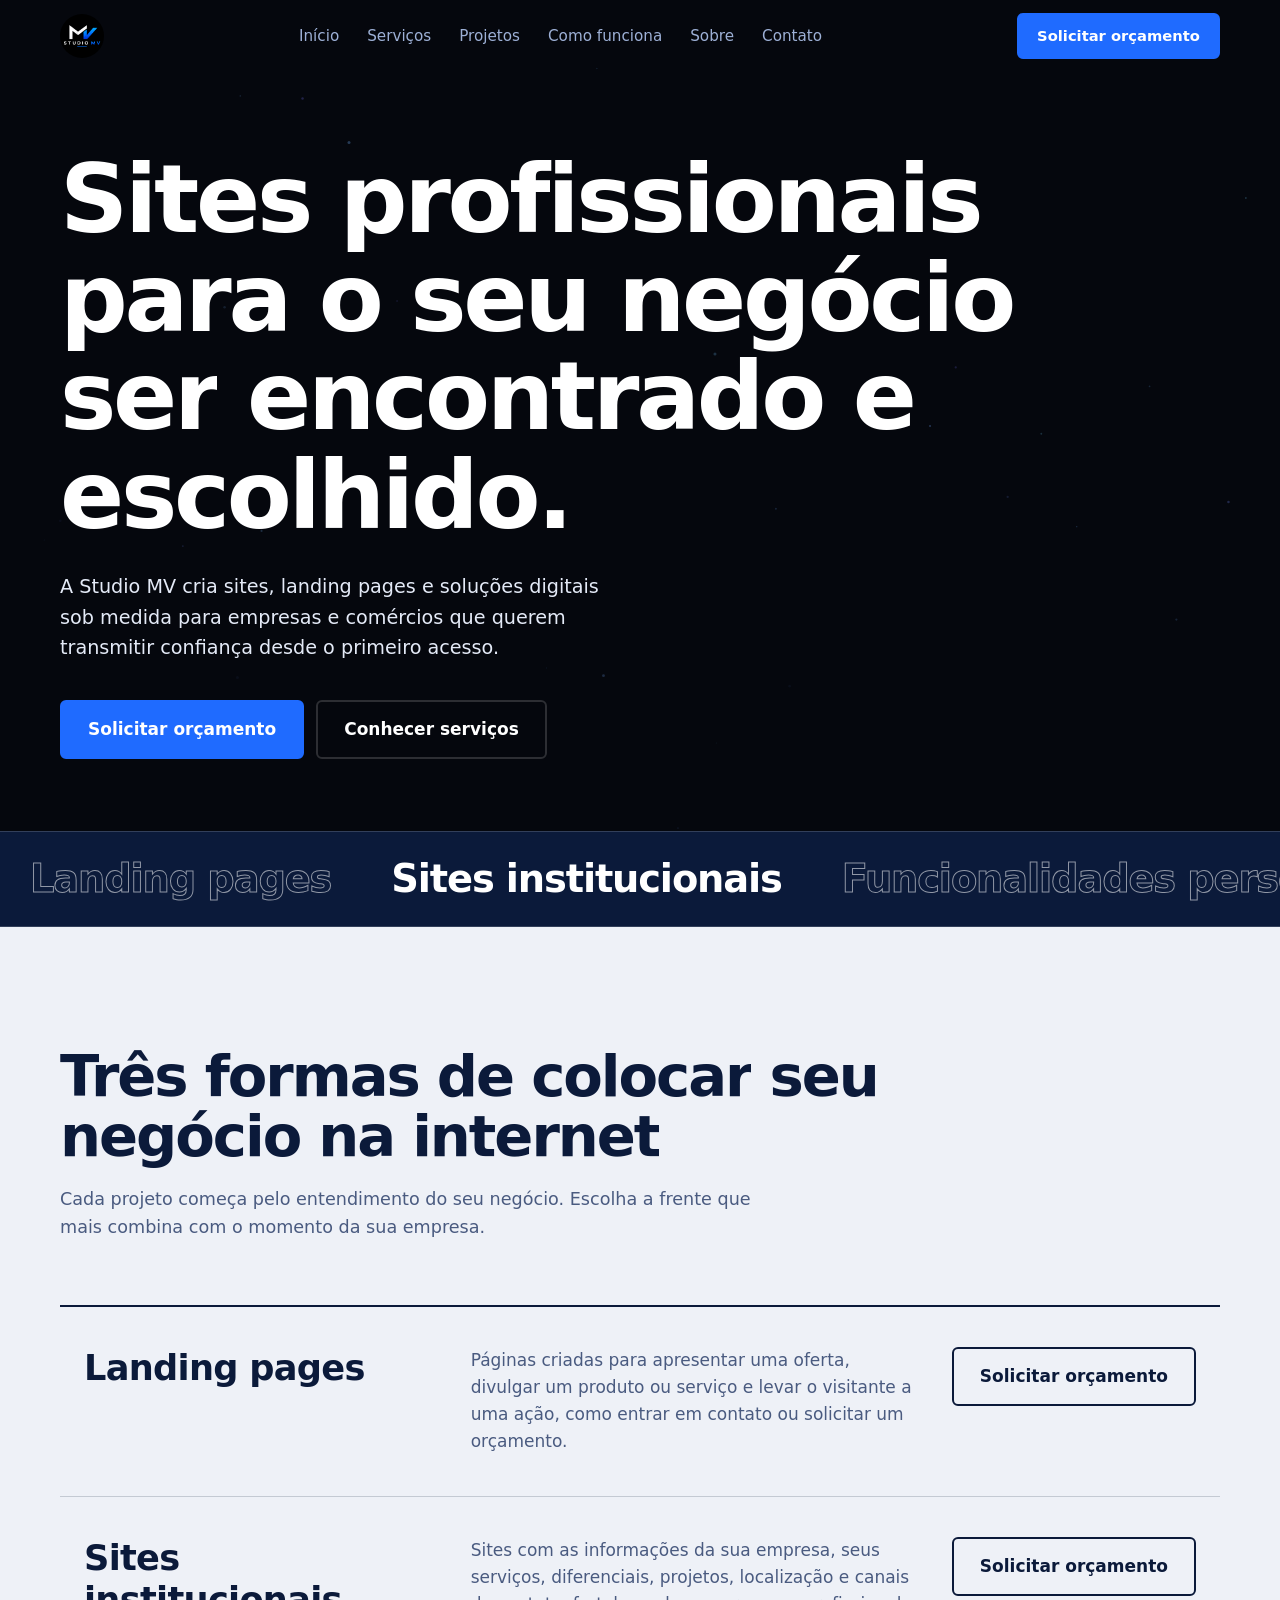
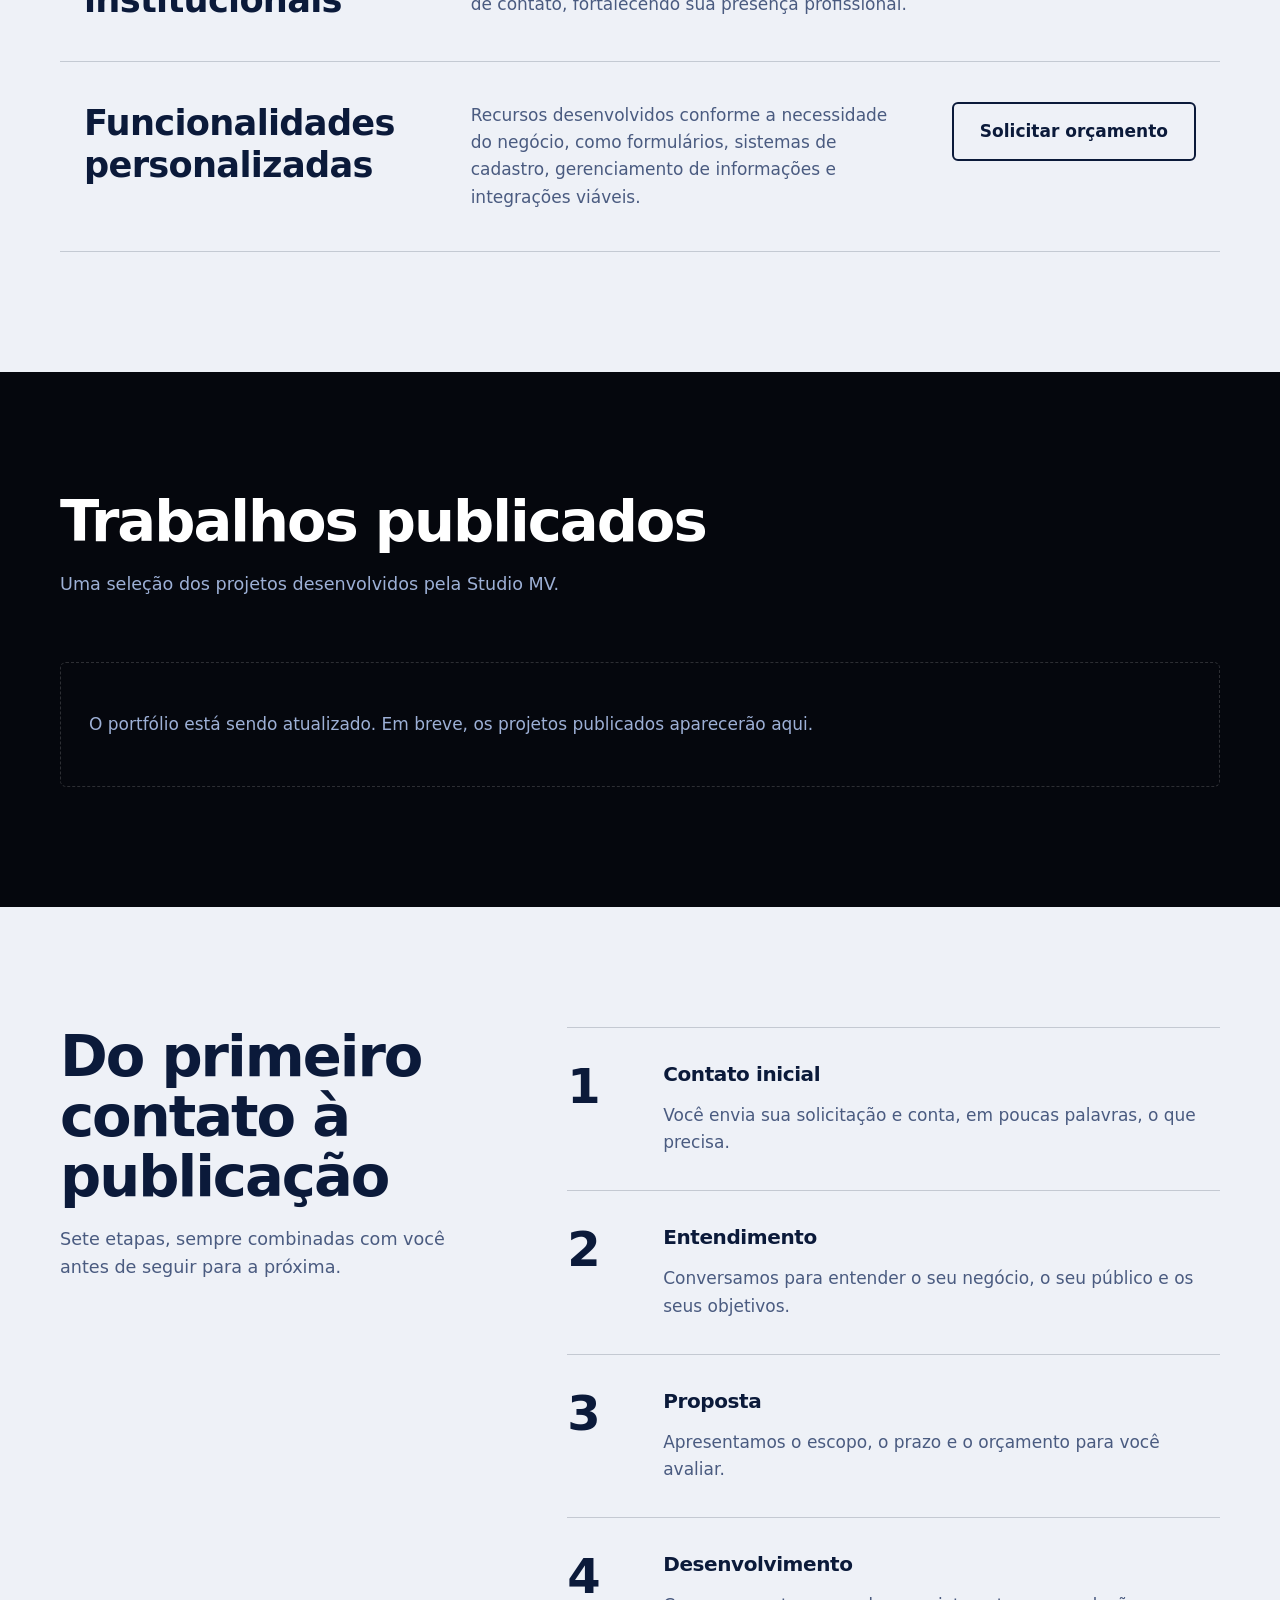
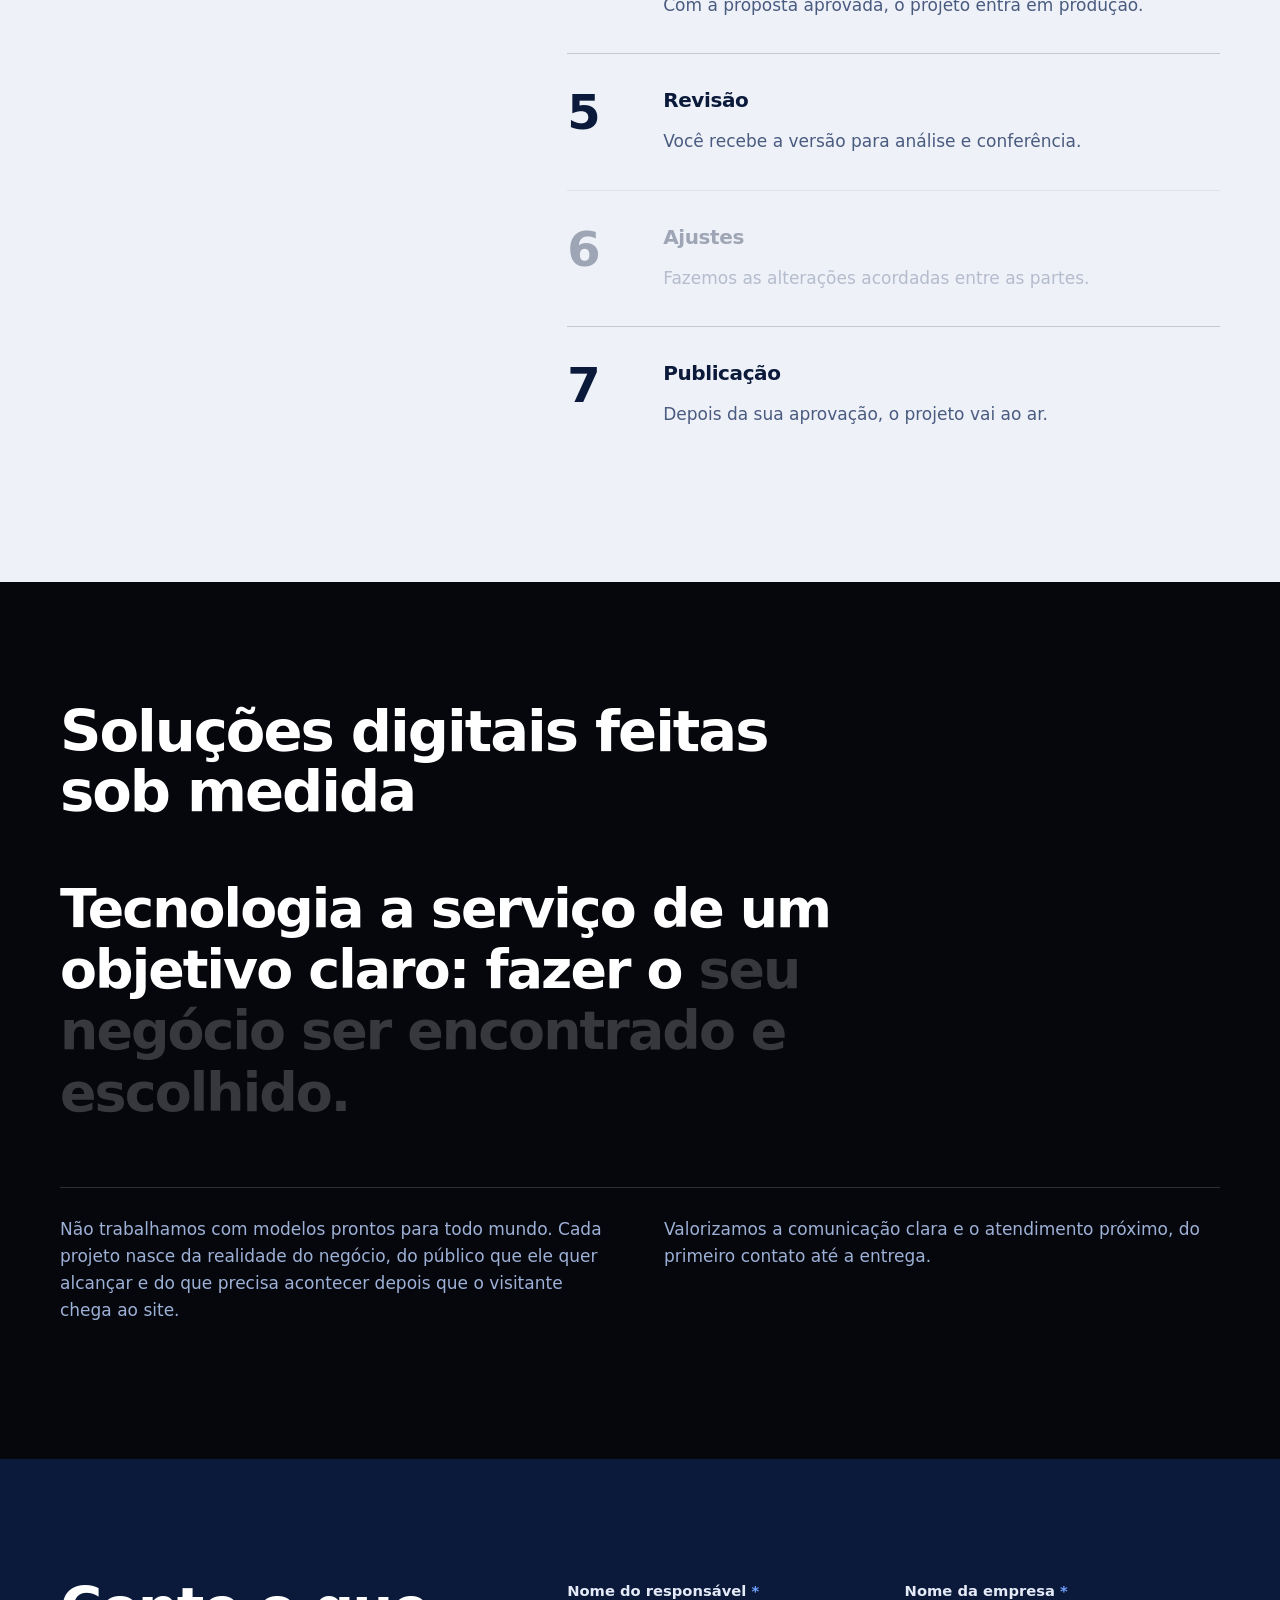
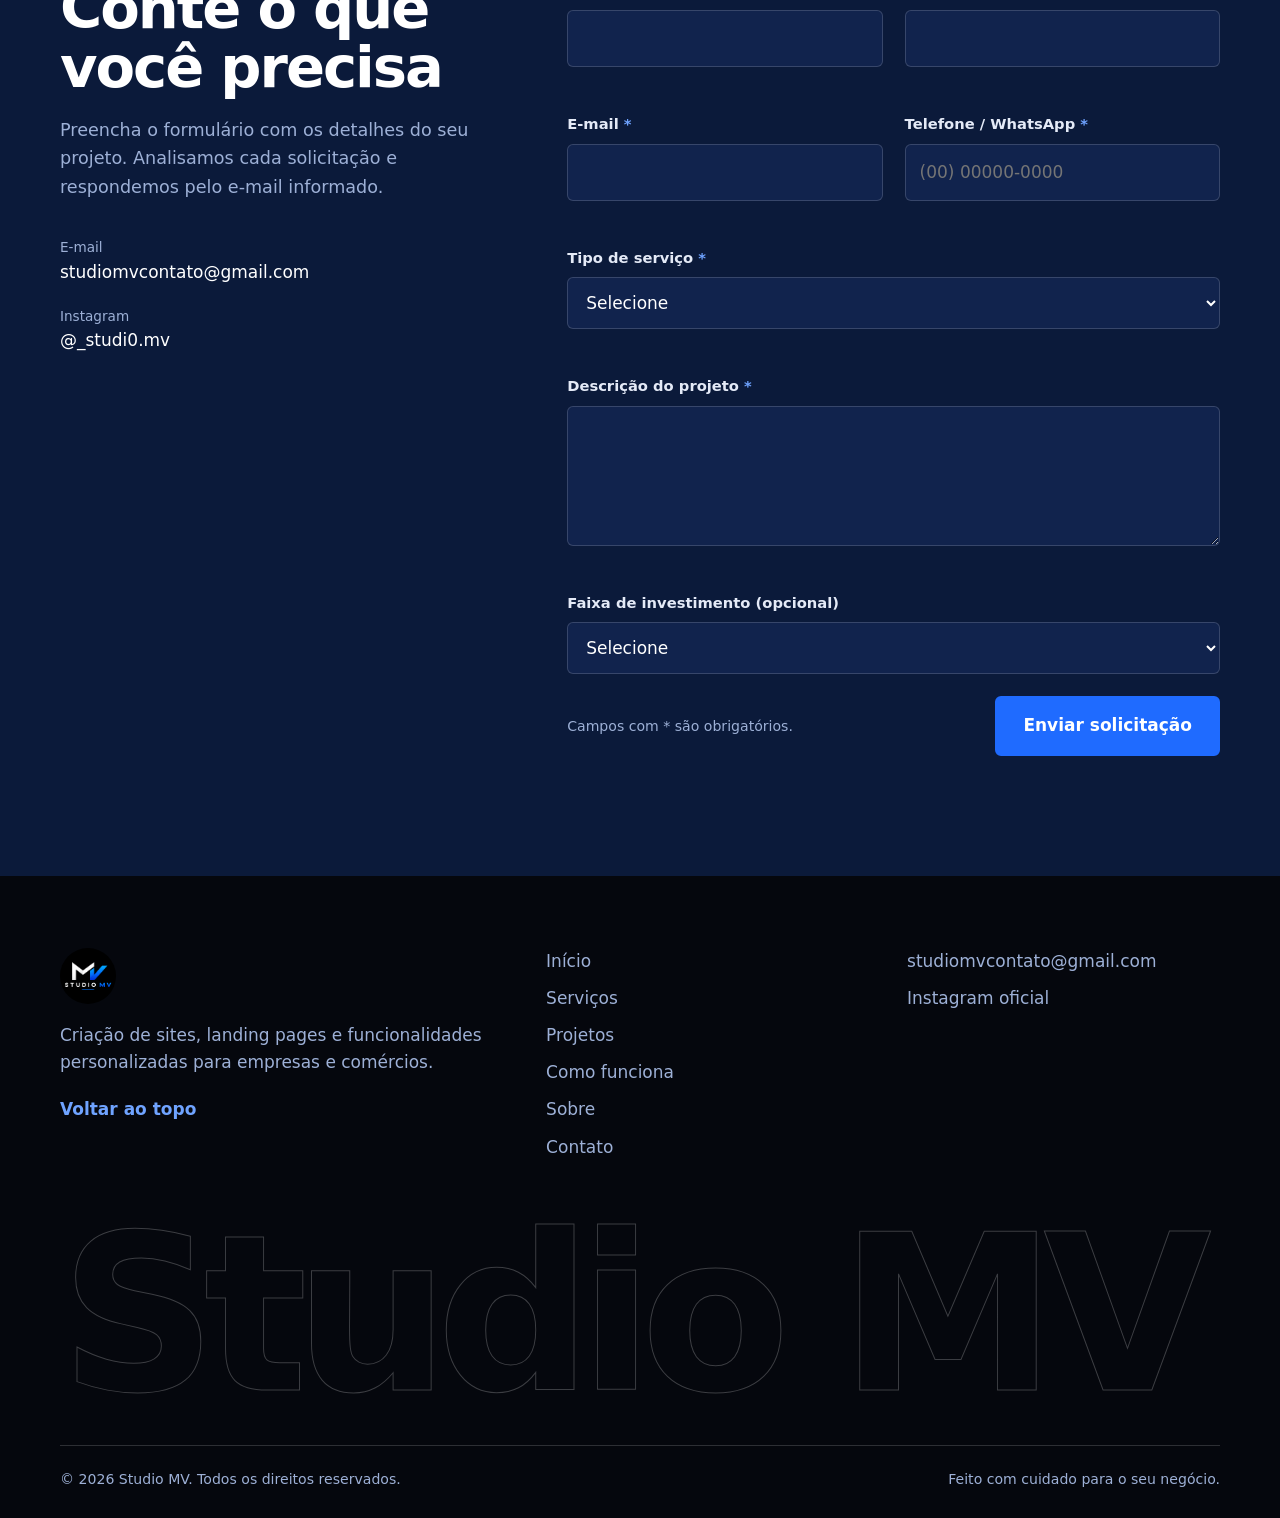
==== commit 63b3b9a8: "restaura fundo escuro do body; canvas apenas adiciona particulas por cima" ====
--- a/index.html
+++ b/index.html
@@ -11,7 +11,7 @@
       :root{--navy:#0b1a3a;--navy-2:#11234d;--deep:#05070d;--paper:#eef1f7;--ink:#0b1a3a;--white:#fff;--text:#e4eaf7;--muted:#9db0d6;--muted-ink:#4a5b80;--line:rgba(255,255,255,.16);--line-ink:rgba(10,22,48,.18);--blue:#1f6bff;--blue-2:#6fa3ff;--max:1160px;--ease:cubic-bezier(.2,.7,.2,1)}
       *{box-sizing:border-box}
       html{scroll-behavior:smooth;scroll-padding-top:72px}
-      body{margin:0;font:17px/1.6 system-ui,-apple-system,"Segoe UI",Roboto,sans-serif;color:var(--text);overflow-x:hidden}
+      body{margin:0;font:17px/1.6 system-ui,-apple-system,"Segoe UI",Roboto,sans-serif;color:var(--text);background:var(--deep);overflow-x:hidden}
       img{display:block;max-width:100%}
       a{color:inherit}
       .wrap{width:min(var(--max),calc(100% - 48px));margin:0 auto}
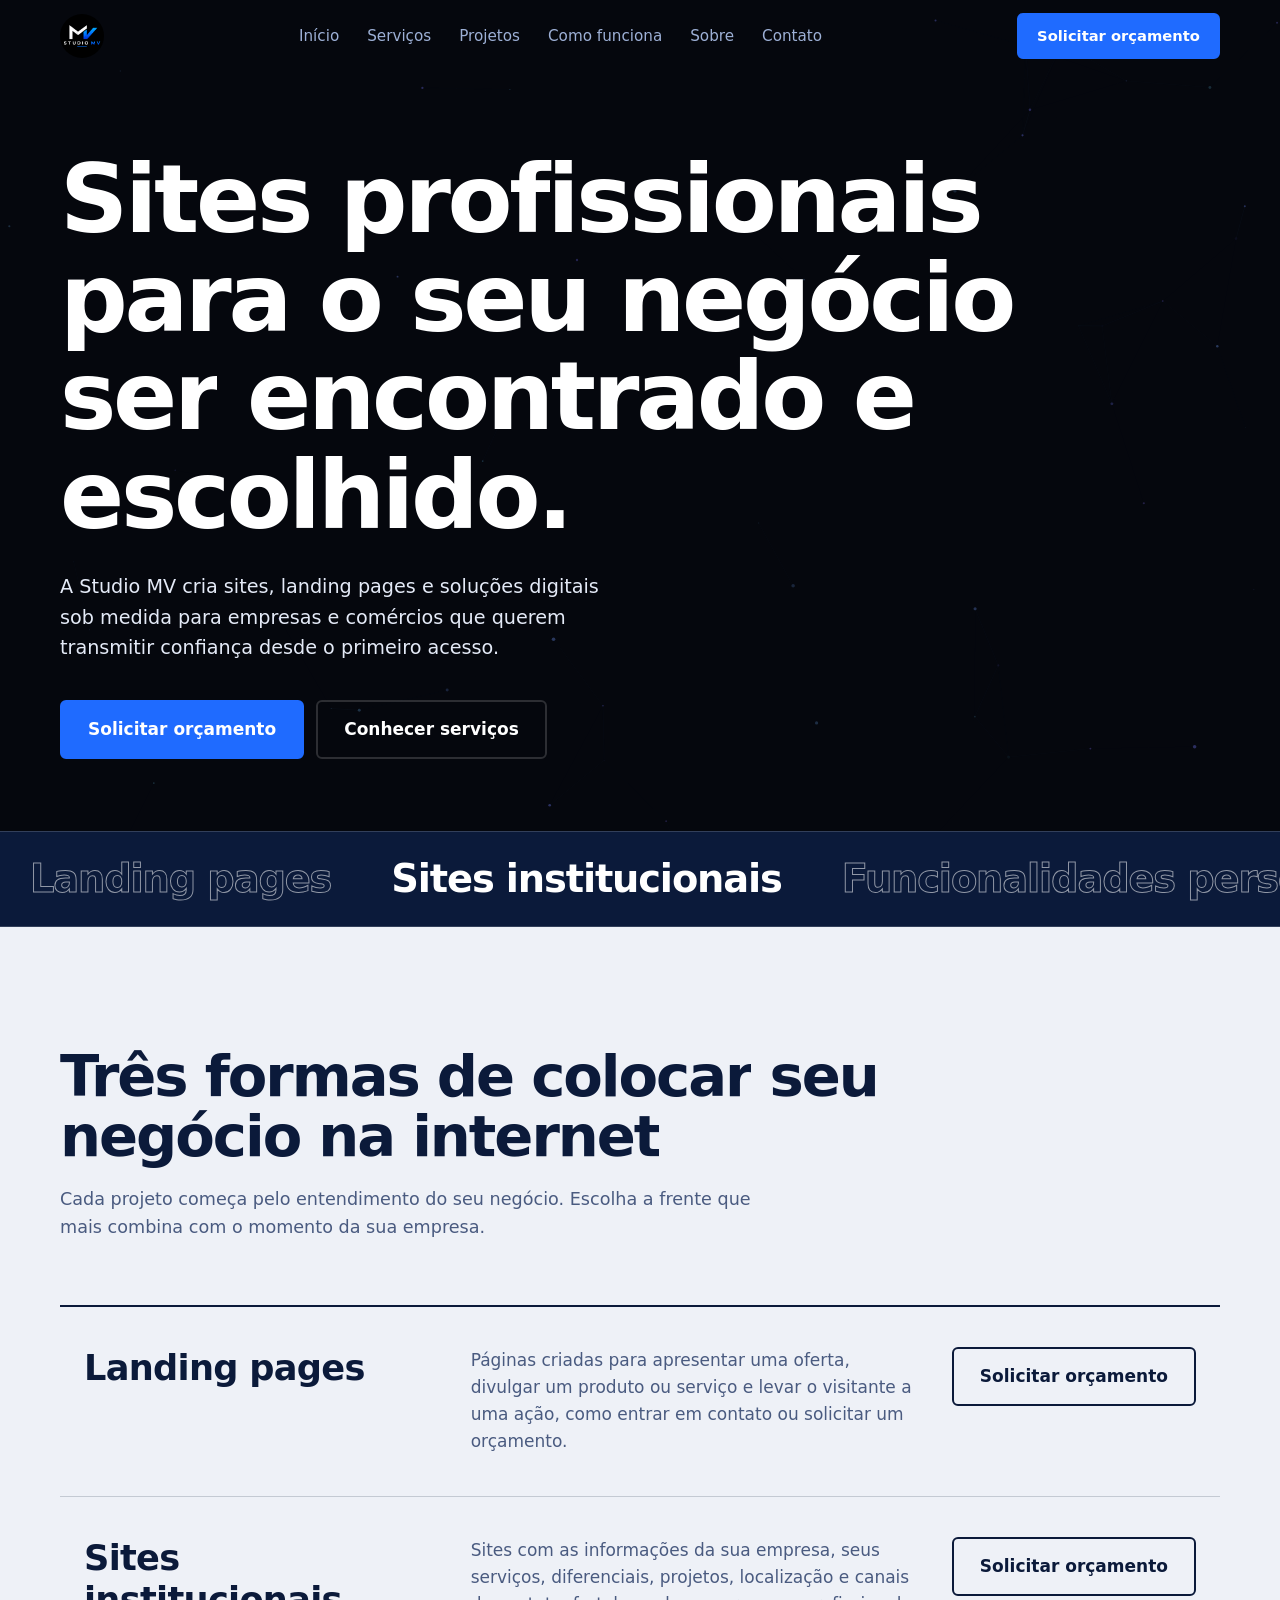
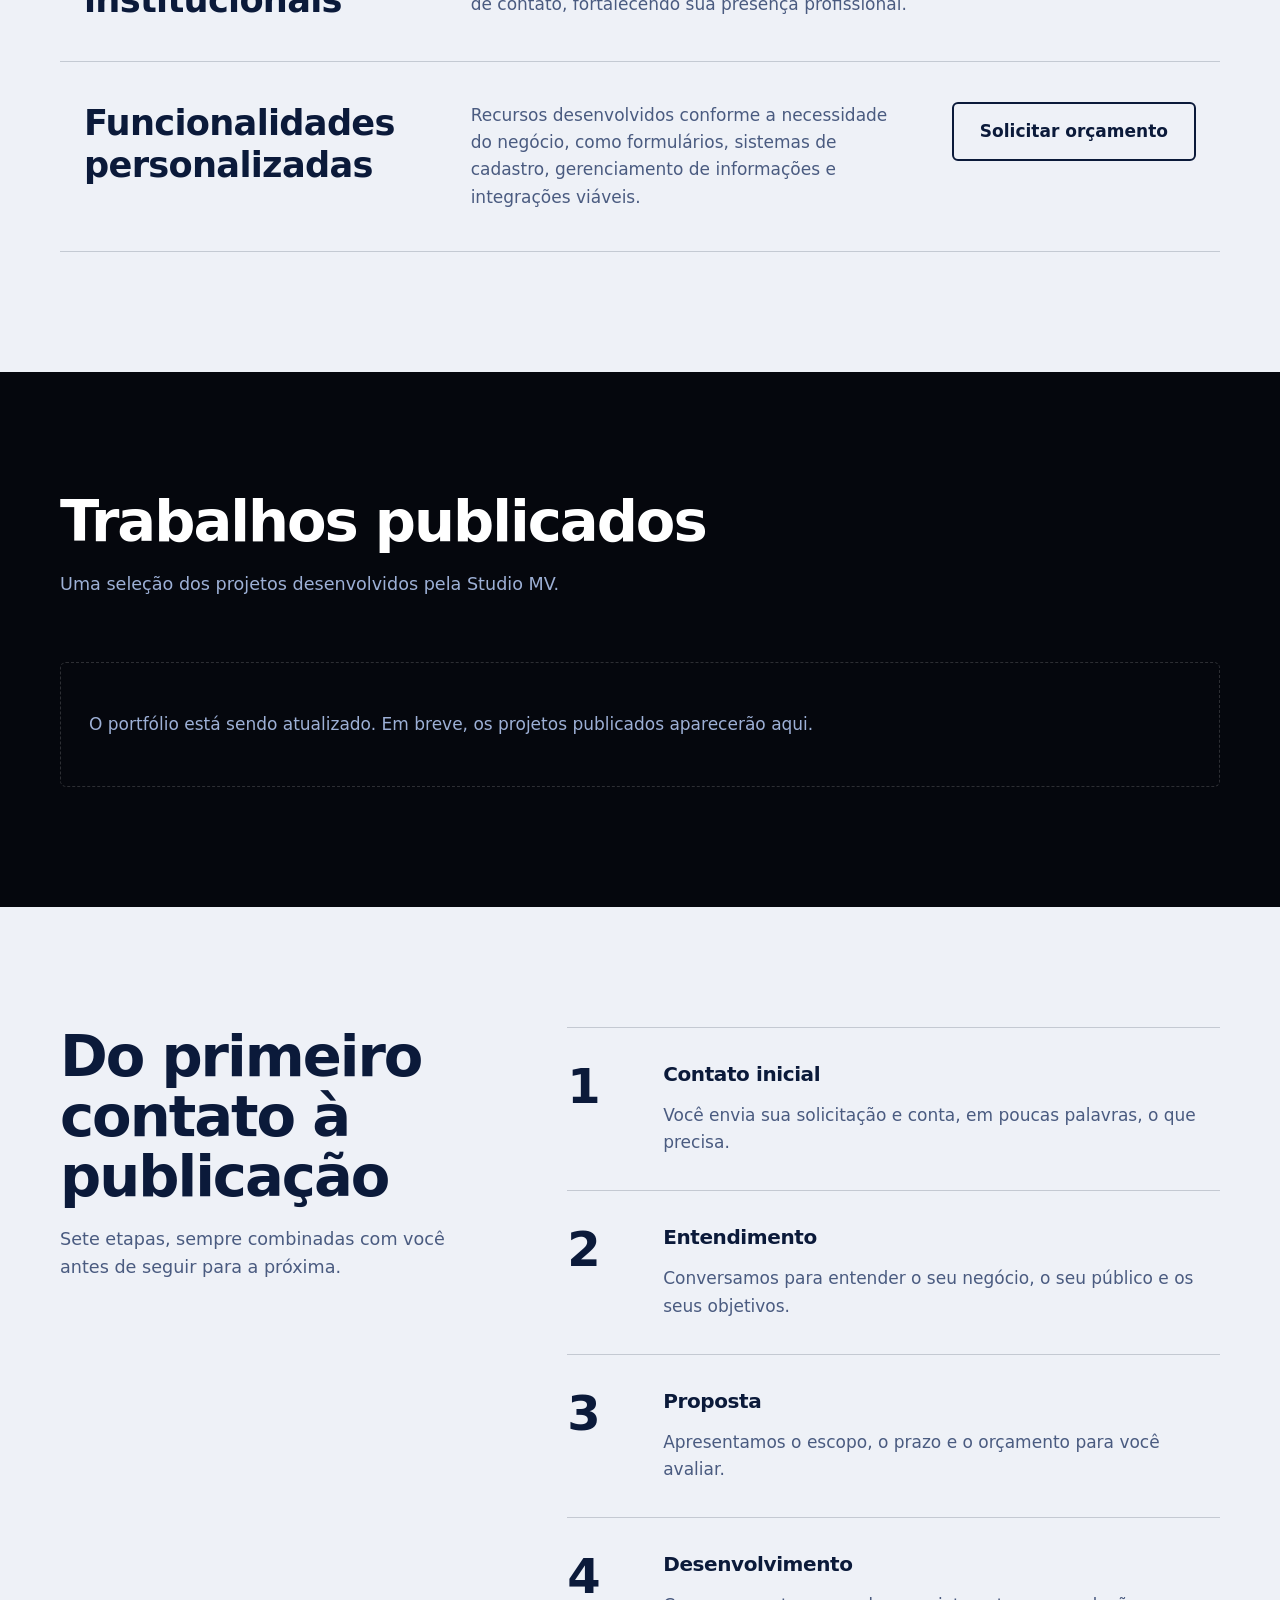
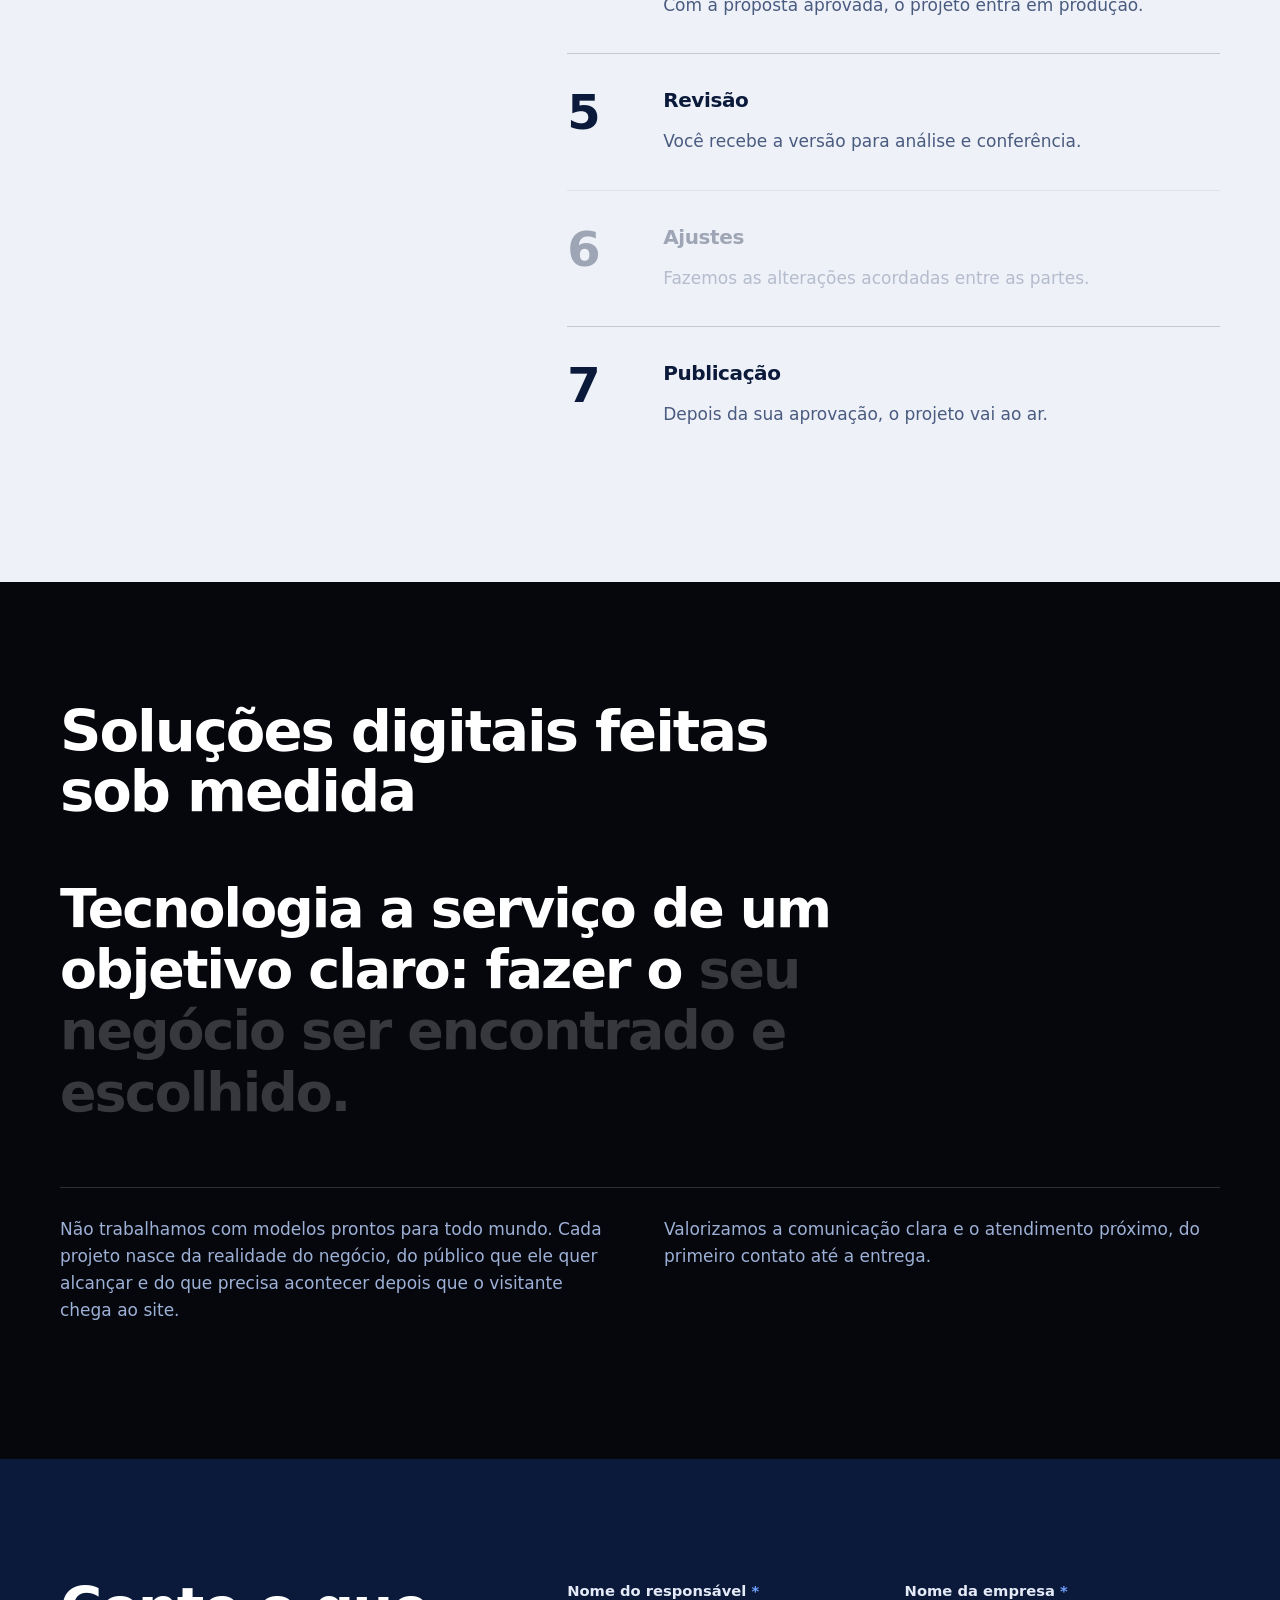
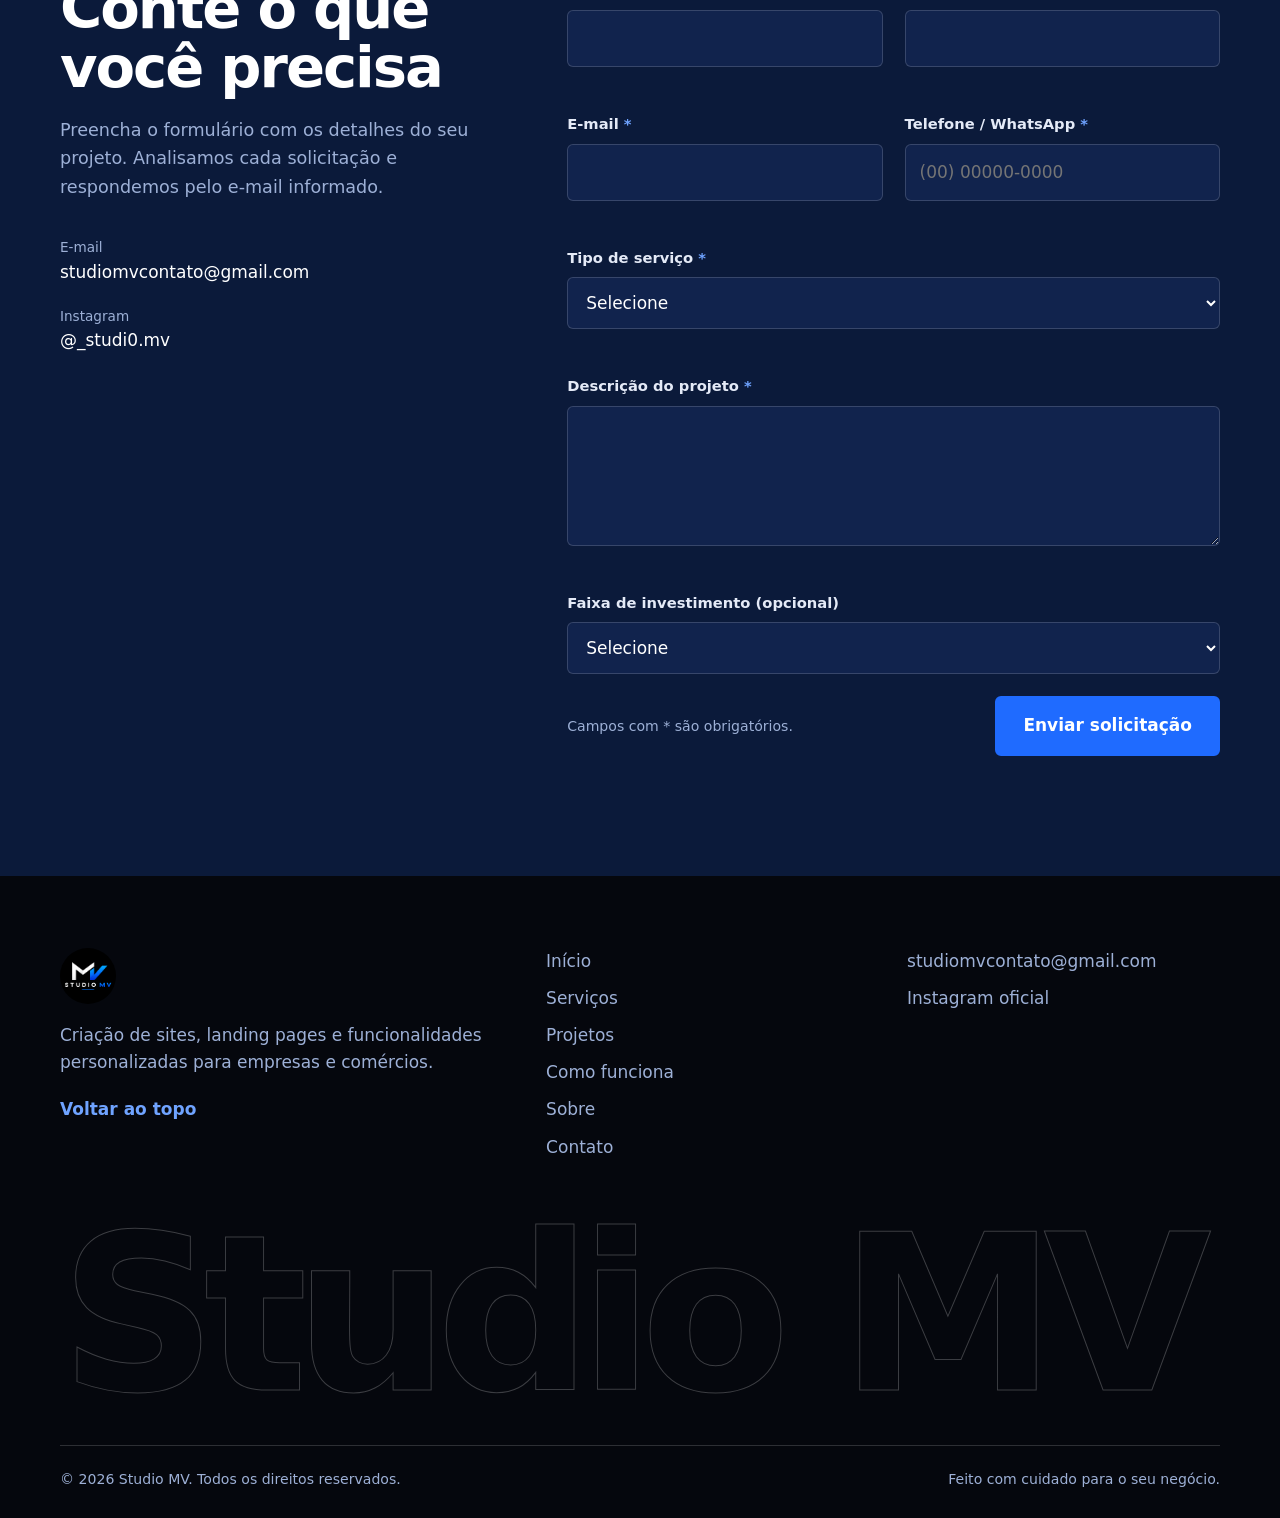
==== commit 1cff6914: "mais efeito no fundo (particulas + ligacoes) e menu/botao centralizados em mobile" ====
--- a/index.html
+++ b/index.html
@@ -159,9 +159,10 @@
       @media (max-width:900px){
         .toggle{display:block}
         .menu{position:absolute;top:72px;left:0;right:0;flex-direction:column;gap:0;background:var(--deep);border-bottom:1px solid var(--line);display:none;padding:8px 24px}
-        .menu.open{display:flex}
-        .menu a{display:block;padding:14px 0;background:none}
-        .nav .btn{display:none}
+        .nav{flex-wrap:wrap}
+        .menu.open{display:flex;justify-content:center;align-items:center;text-align:center}
+        .menu a{display:block;padding:14px 0;background:none;text-align:center}
+        .nav .btn{display:block;width:100%;text-align:center;margin-top:12px}
         .service{grid-template-columns:1fr;gap:14px;padding:32px 16px}
         .how,.about-text,.contact,.foot{grid-template-columns:minmax(0,1fr);gap:36px}
         .js .rv-l,.js .rv-r{transform:translateY(46px)}
@@ -689,9 +690,10 @@
         if(!canvas) return;
         var ctx = canvas.getContext('2d');
         var width, height, particles = [];
-        var particleCount = 36;
+        var particleCount = 60;
         var reduced = window.matchMedia('(prefers-reduced-motion:reduce)').matches;
         var mouse = {x:-1000,y:-1000};
+        var connectDist = 150;
 
         function resize(){
           width = canvas.width = window.innerWidth;
@@ -707,23 +709,23 @@
         Particle.prototype.reset = function(){
           this.x = Math.random()*width;
           this.y = Math.random()*height;
-          this.vx = (Math.random()-0.5)*0.22;
-          this.vy = (Math.random()-0.5)*0.22;
-          this.size = Math.random()*1.2+0.4;
-          this.alpha = Math.random()*0.3+0.04;
-          this.hue = 195 + Math.random()*50;
+          this.vx = (Math.random()-0.5)*0.25;
+          this.vy = (Math.random()-0.5)*0.25;
+          this.size = Math.random()*1.4+0.4;
+          this.alpha = Math.random()*0.35+0.05;
+          this.hue = 190 + Math.random()*60;
         };
         Particle.prototype.update = function(){
           this.x += this.vx;
           this.y += this.vy;
           var dx = mouse.x - this.x, dy = mouse.y - this.y;
           var d = Math.sqrt(dx*dx+dy*dy);
-          if(d < 180){
-            this.vx += (dx/d)*0.004;
-            this.vy += (dy/d)*0.004;
+          if(d < 200){
+            this.vx += (dx/d)*0.005;
+            this.vy += (dy/d)*0.005;
           }
           var s = Math.sqrt(this.vx*this.vx+this.vy*this.vy);
-          if(s > 0.5){this.vx = (this.vx/s)*0.5; this.vy = (this.vy/s)*0.5;}
+          if(s > 0.6){this.vx = (this.vx/s)*0.6; this.vy = (this.vy/s)*0.6;}
           if(this.x < 0 || this.x > width) this.vx *= -1;
           if(this.y < 0 || this.y > height) this.vy *= -1;
         };
@@ -736,9 +738,29 @@
 
         for(var i=0;i<particleCount;i++) particles.push(new Particle());
 
+        function drawConnections(){
+          for(var i=0;i<particles.length;i++){
+            for(var j=i+1;j<particles.length;j++){
+              var p1=particles[i], p2=particles[j];
+              var dx=p1.x-p2.x, dy=p1.y-p2.y;
+              var d=Math.sqrt(dx*dx+dy*dy);
+              if(d < connectDist){
+                var alpha = 0.06*(1-d/connectDist);
+                ctx.strokeStyle = 'hsla(210,70%,65%,'+alpha+')';
+                ctx.lineWidth = 0.6;
+                ctx.beginPath();
+                ctx.moveTo(p1.x,p1.y);
+                ctx.lineTo(p2.x,p2.y);
+                ctx.stroke();
+              }
+            }
+          }
+        }
+
         function loop(){
           if(!reduced){
             ctx.clearRect(0,0,width,height);
+            drawConnections();
             for(var p=0;p<particles.length;p++){
               particles[p].update();
               particles[p].draw();
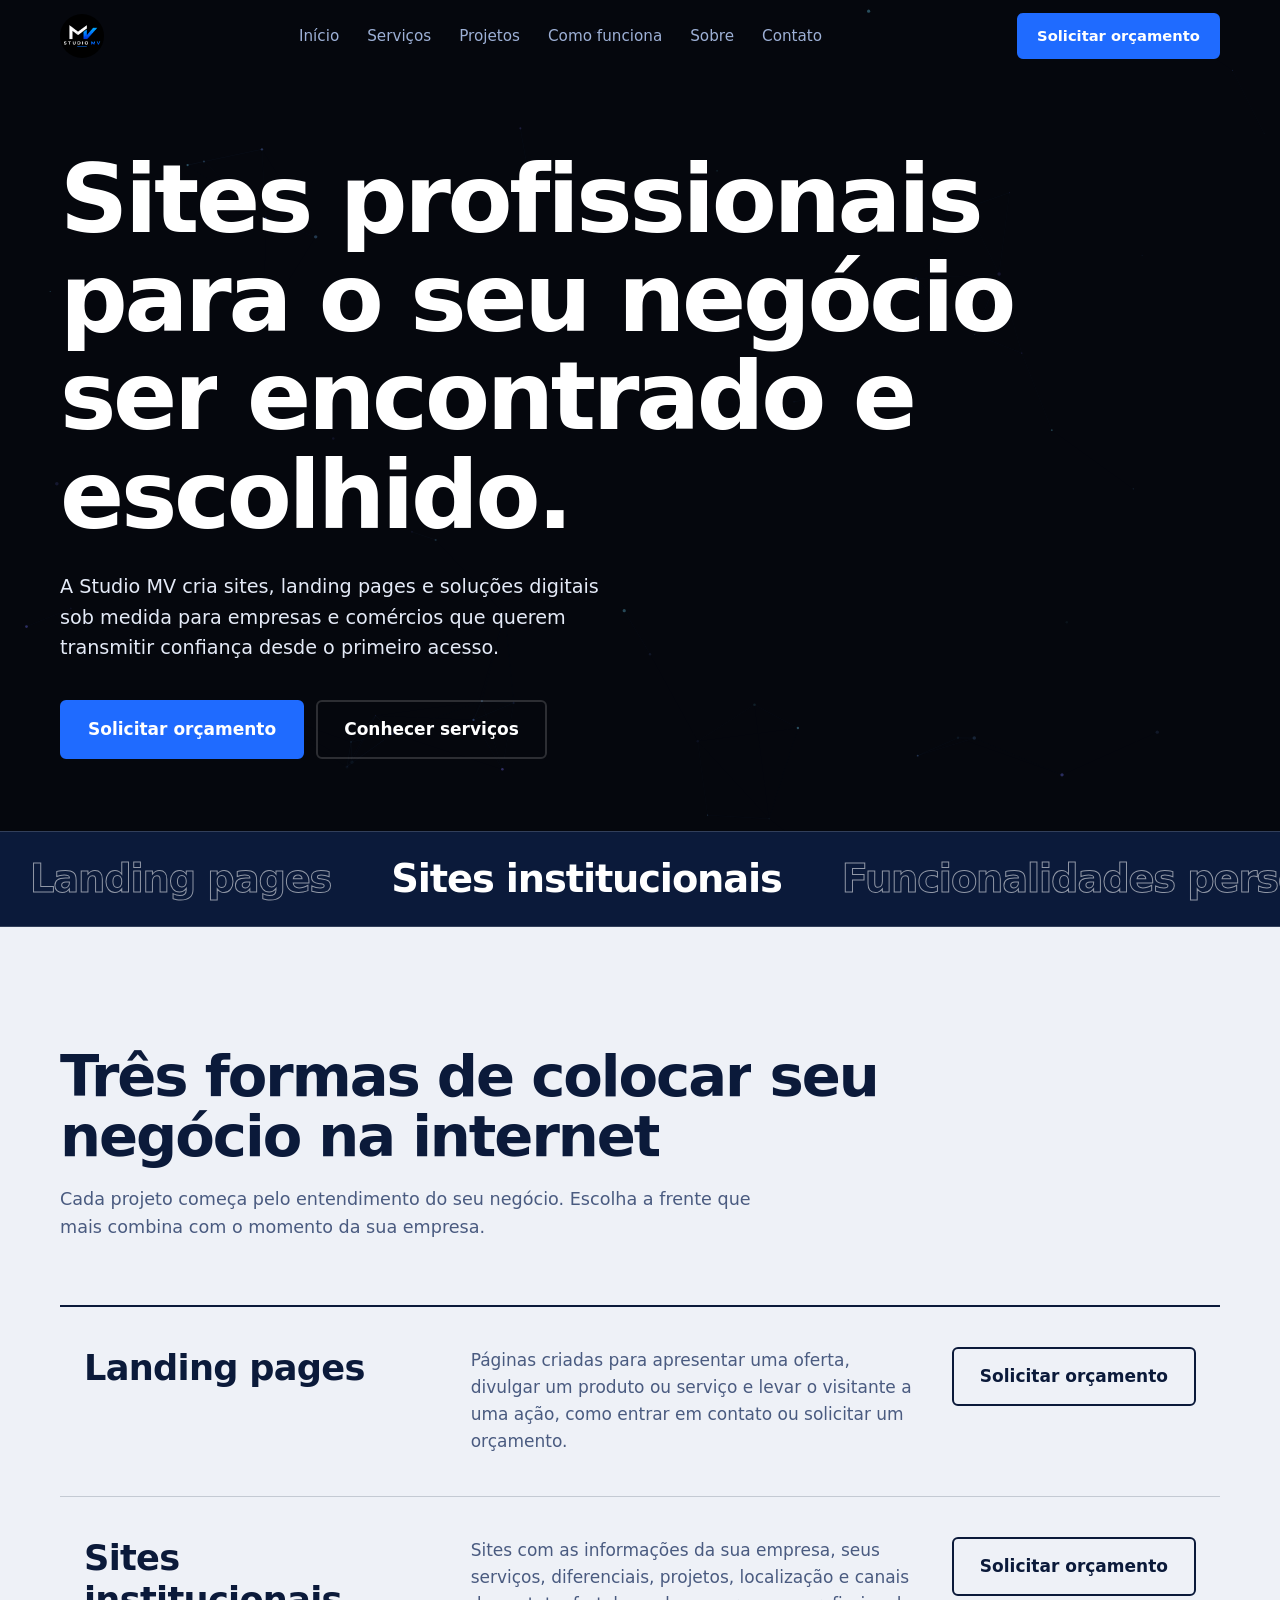
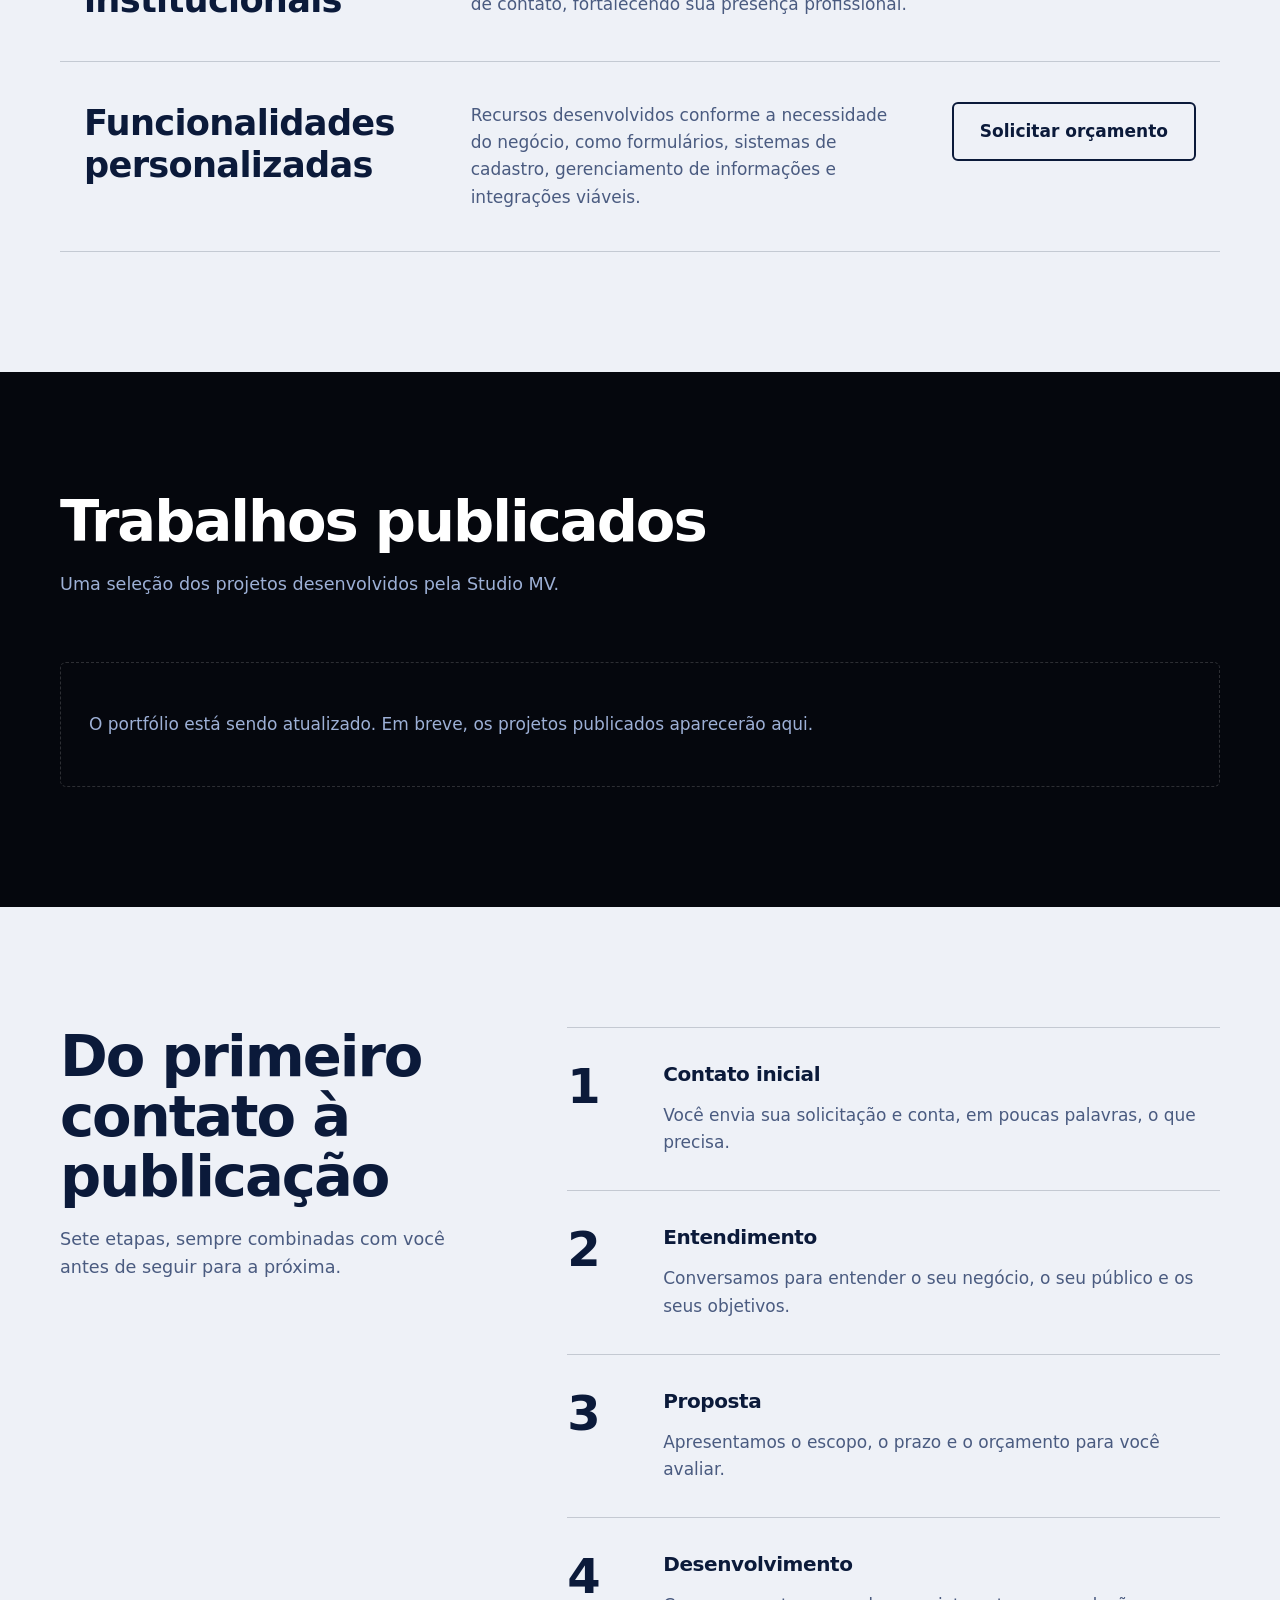
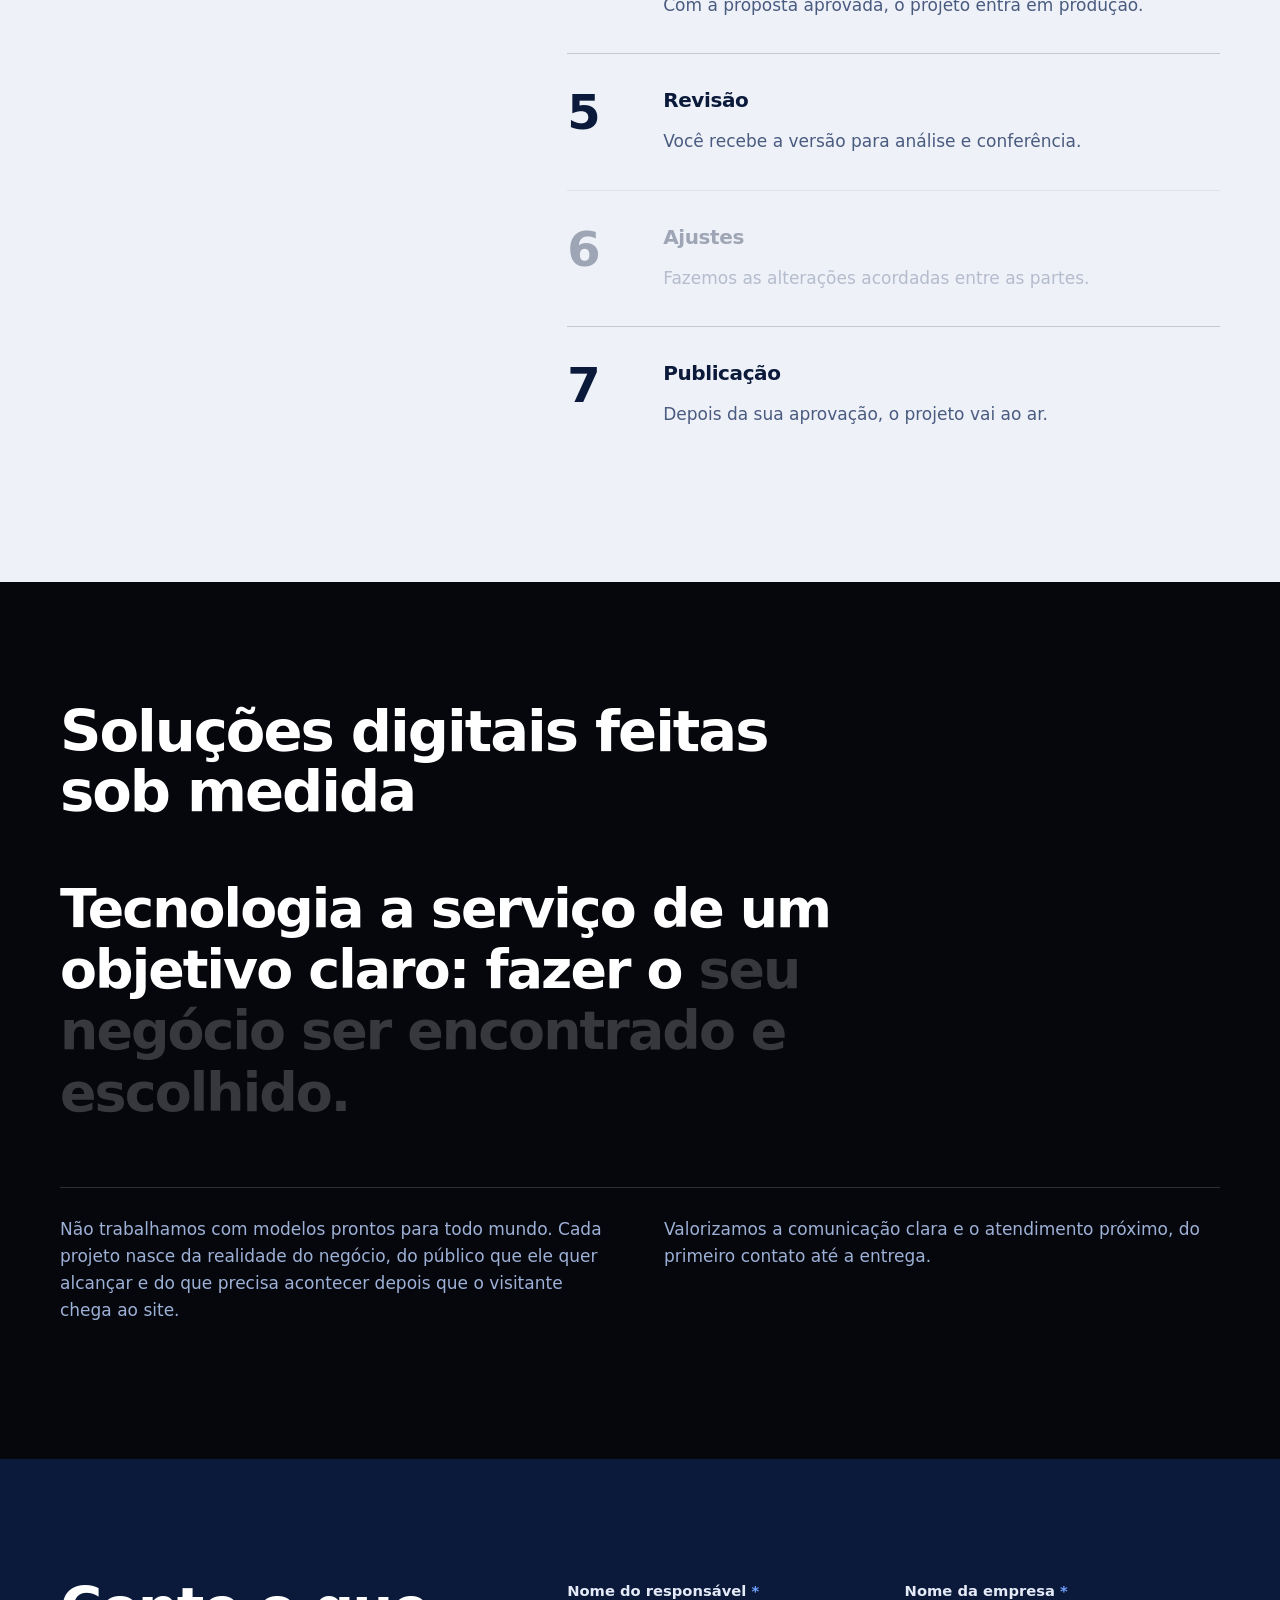
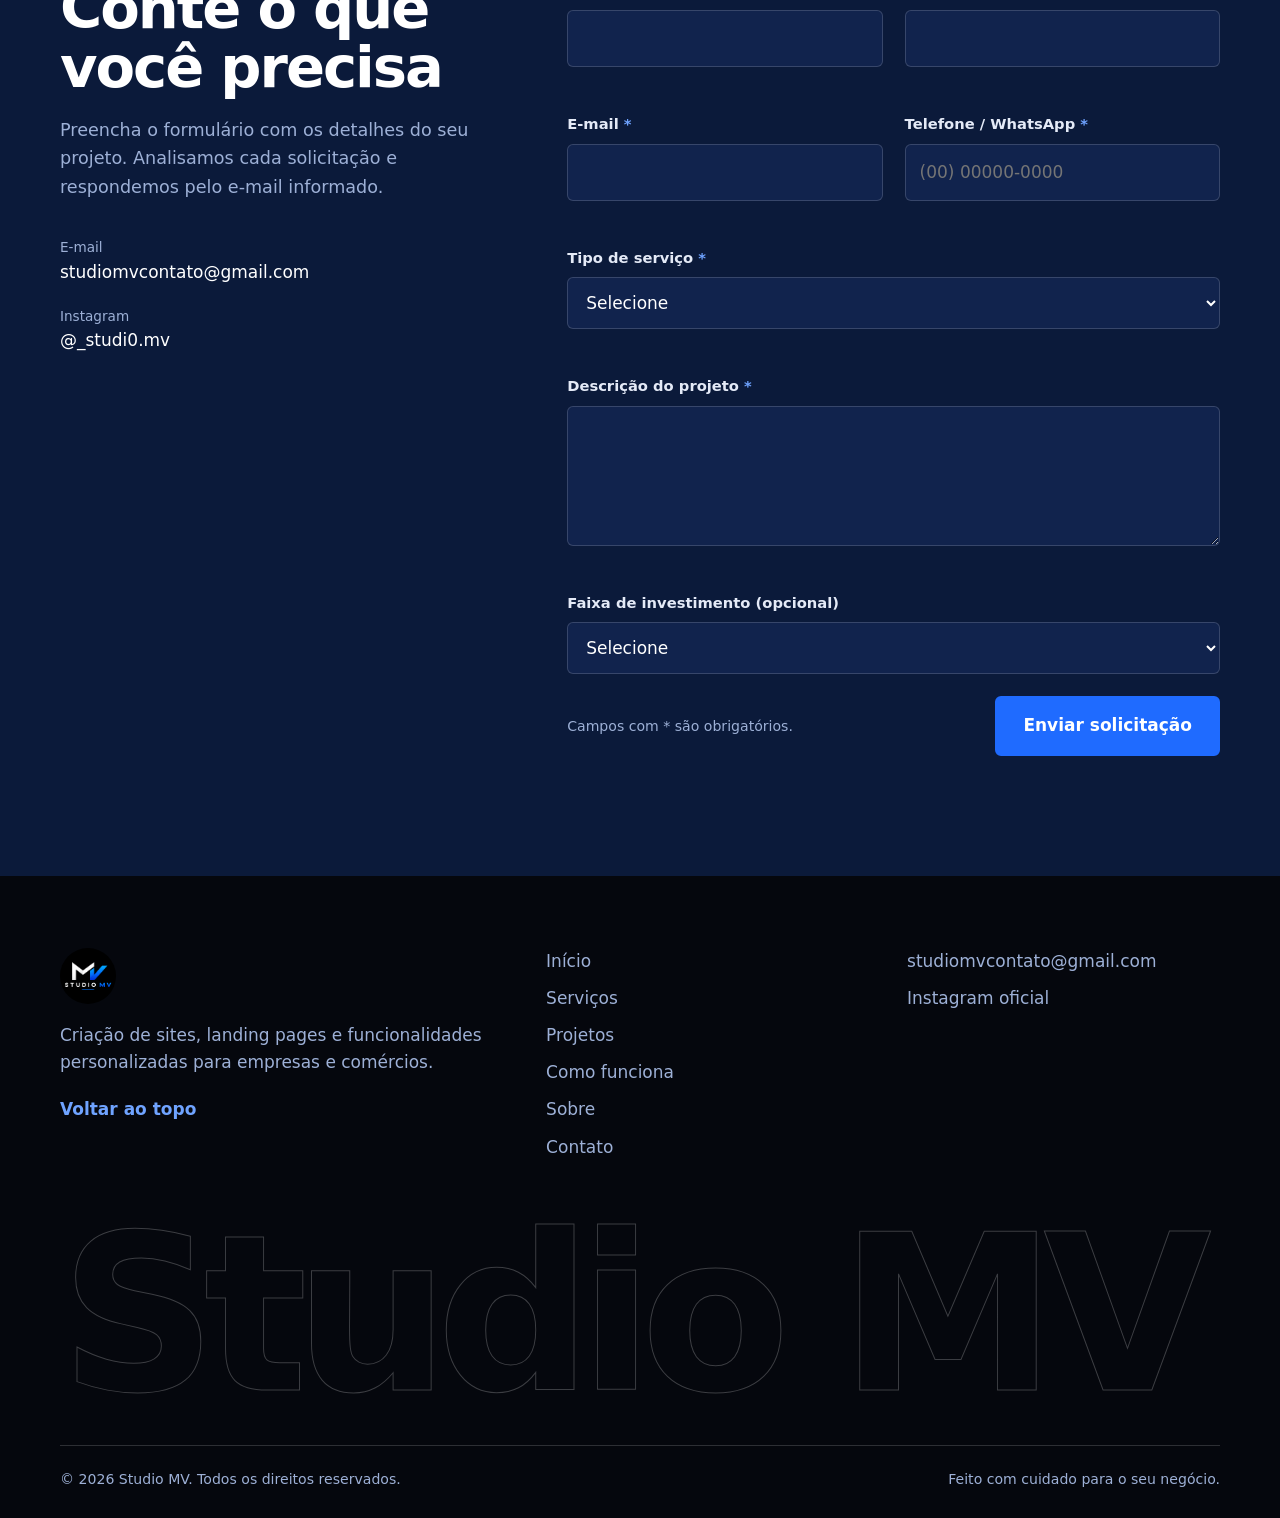
==== commit 8a3cf877: "botao do cabecalho some em mobile/janela estreita" ====
--- a/index.html
+++ b/index.html
@@ -162,7 +162,7 @@
         .nav{flex-wrap:wrap}
         .menu.open{display:flex;justify-content:center;align-items:center;text-align:center}
         .menu a{display:block;padding:14px 0;background:none;text-align:center}
-        .nav .btn{display:block;width:100%;text-align:center;margin-top:12px}
+        .nav .btn{display:none}
         .service{grid-template-columns:1fr;gap:14px;padding:32px 16px}
         .how,.about-text,.contact,.foot{grid-template-columns:minmax(0,1fr);gap:36px}
         .js .rv-l,.js .rv-r{transform:translateY(46px)}
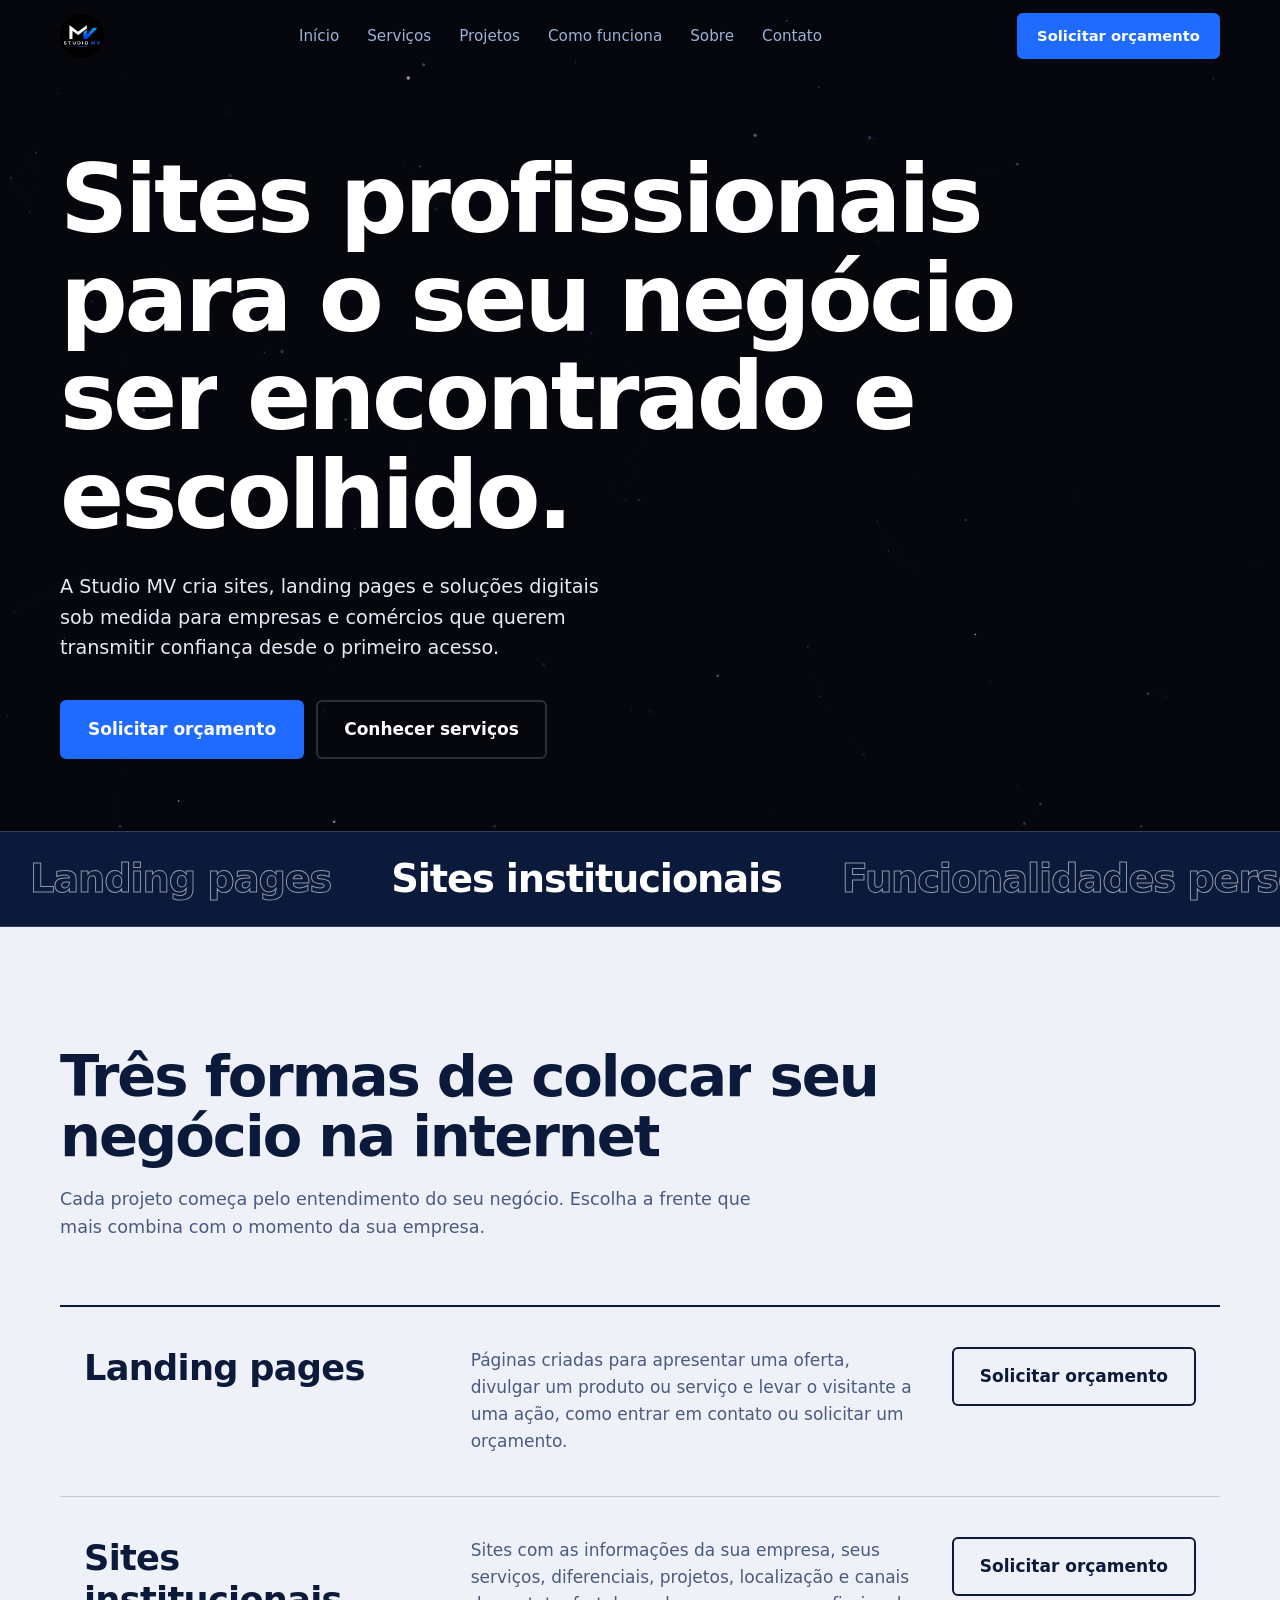
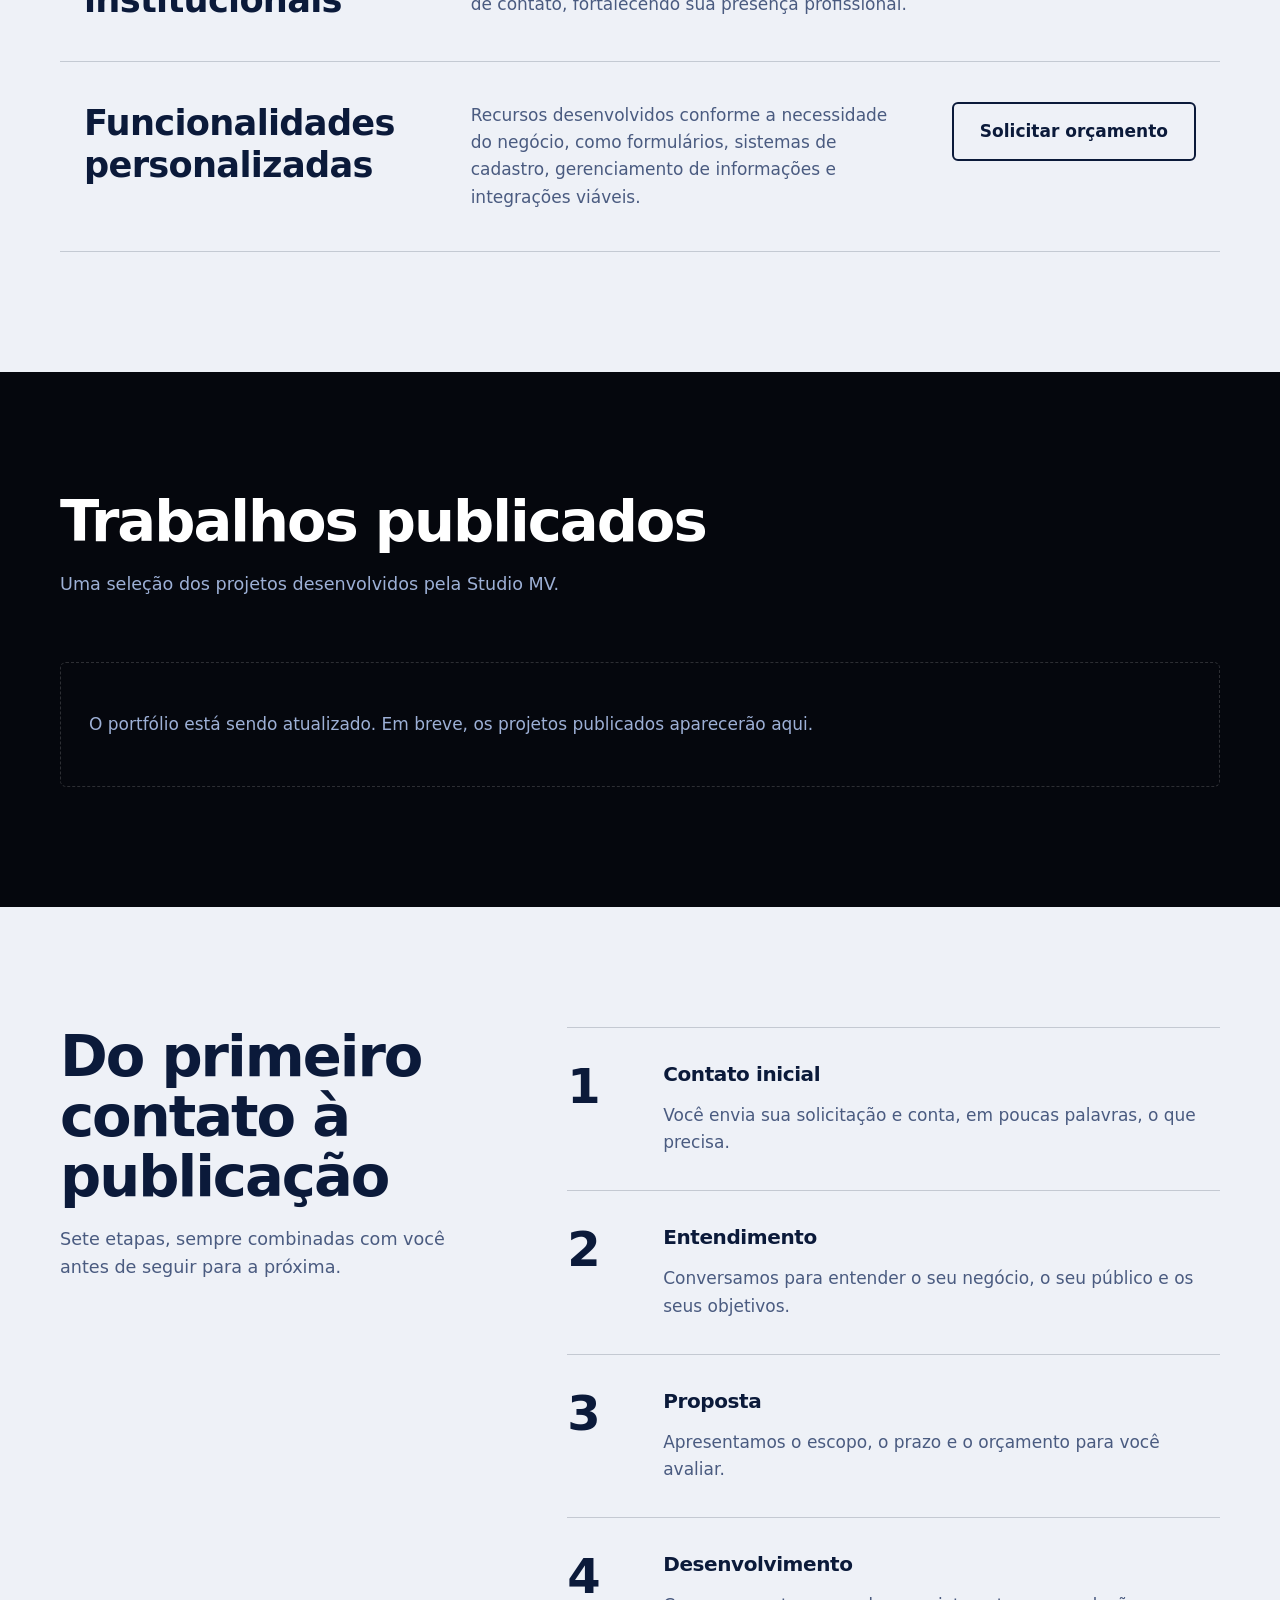
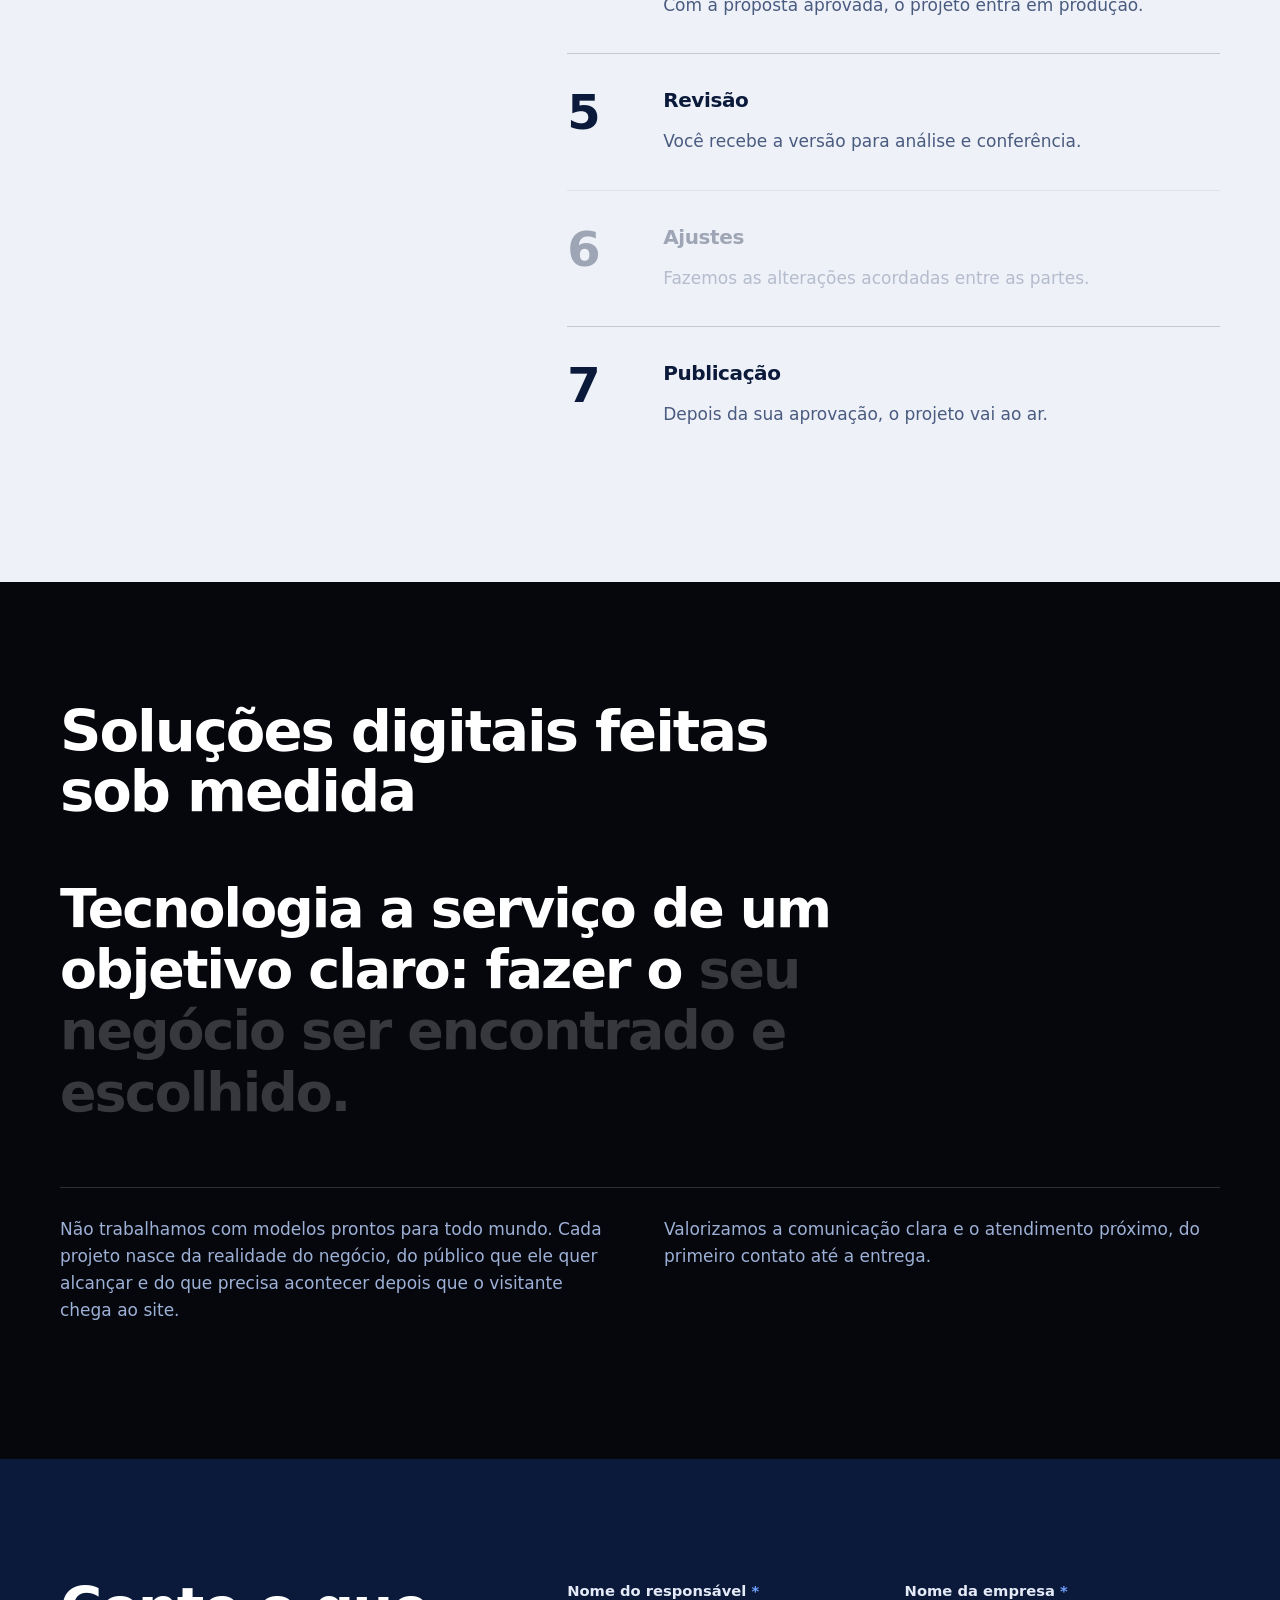
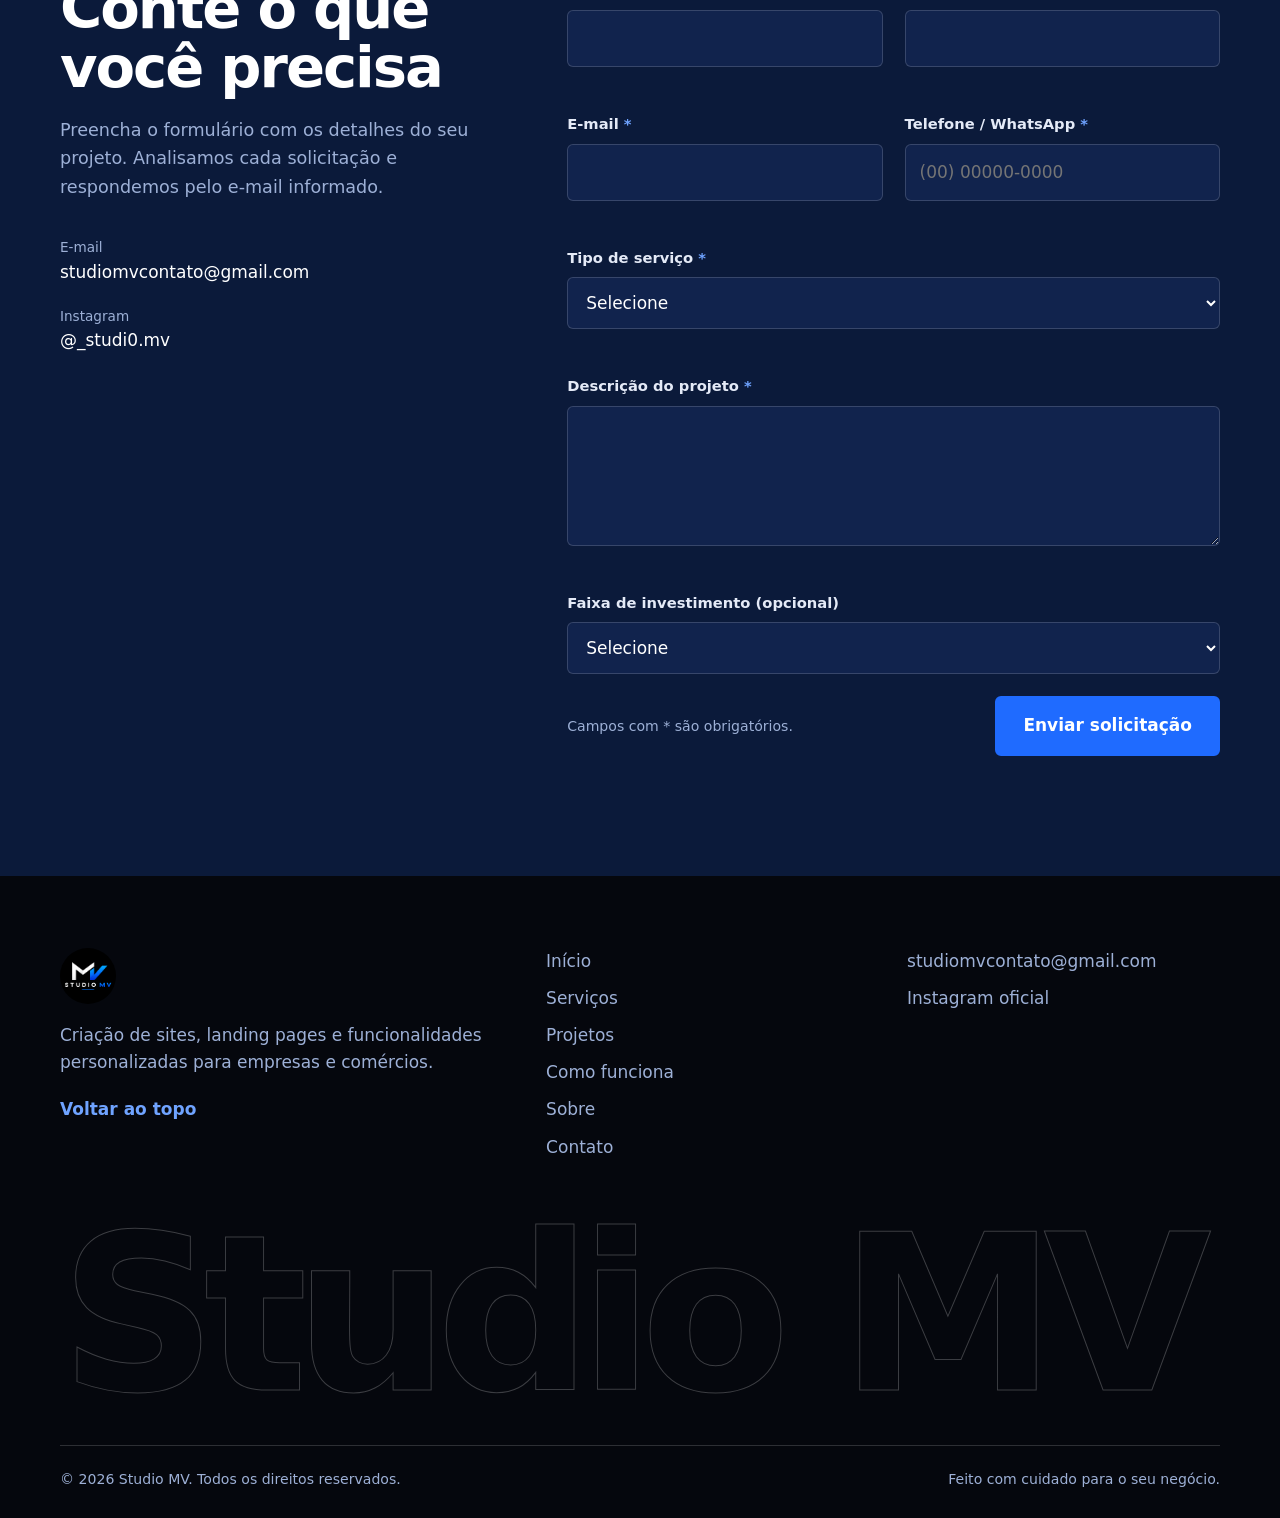
==== commit d4328b70: "adiciona estrelas que brilham alternadamente no fundo preto" ====
--- a/index.html
+++ b/index.html
@@ -689,8 +689,9 @@
         var canvas = document.getElementById('bg-canvas');
         if(!canvas) return;
         var ctx = canvas.getContext('2d');
-        var width, height, particles = [];
+        var width, height, particles = [], stars = [];
         var particleCount = 60;
+        var starCount = 45;
         var reduced = window.matchMedia('(prefers-reduced-motion:reduce)').matches;
         var mouse = {x:-1000,y:-1000};
         var connectDist = 150;
@@ -736,7 +737,26 @@
           ctx.fill();
         };
 
+        function Star(){
+          this.x = Math.random()*width;
+          this.y = Math.random()*height;
+          this.size = Math.random()*1.6+0.4;
+          this.baseAlpha = Math.random()*0.4+0.1;
+          this.speed = 0.02 + Math.random()*0.04;
+          this.phase = Math.random()*Math.PI*2;
+          this.hue = 200 + Math.random()*60;
+        }
+        Star.prototype.draw = function(t){
+          var alpha = this.baseAlpha + Math.sin(t*this.speed + this.phase)*0.35;
+          if(alpha < 0.05) alpha = 0.05;
+          ctx.fillStyle = 'hsla('+this.hue+',60%,90%,'+alpha+')';
+          ctx.beginPath();
+          ctx.arc(this.x,this.y,this.size,0,Math.PI*2);
+          ctx.fill();
+        };
+
         for(var i=0;i<particleCount;i++) particles.push(new Particle());
+        for(var i=0;i<starCount;i++) stars.push(new Star());
 
         function drawConnections(){
           for(var i=0;i<particles.length;i++){
@@ -757,7 +777,9 @@
           }
         }
 
+        var time = 0;
         function loop(){
+          time += 1;
           if(!reduced){
             ctx.clearRect(0,0,width,height);
             drawConnections();
@@ -765,6 +787,9 @@
               particles[p].update();
               particles[p].draw();
             }
+            for(var s=0;s<stars.length;s++){
+              stars[s].draw(time);
+            }
           }
           requestAnimationFrame(loop);
         }
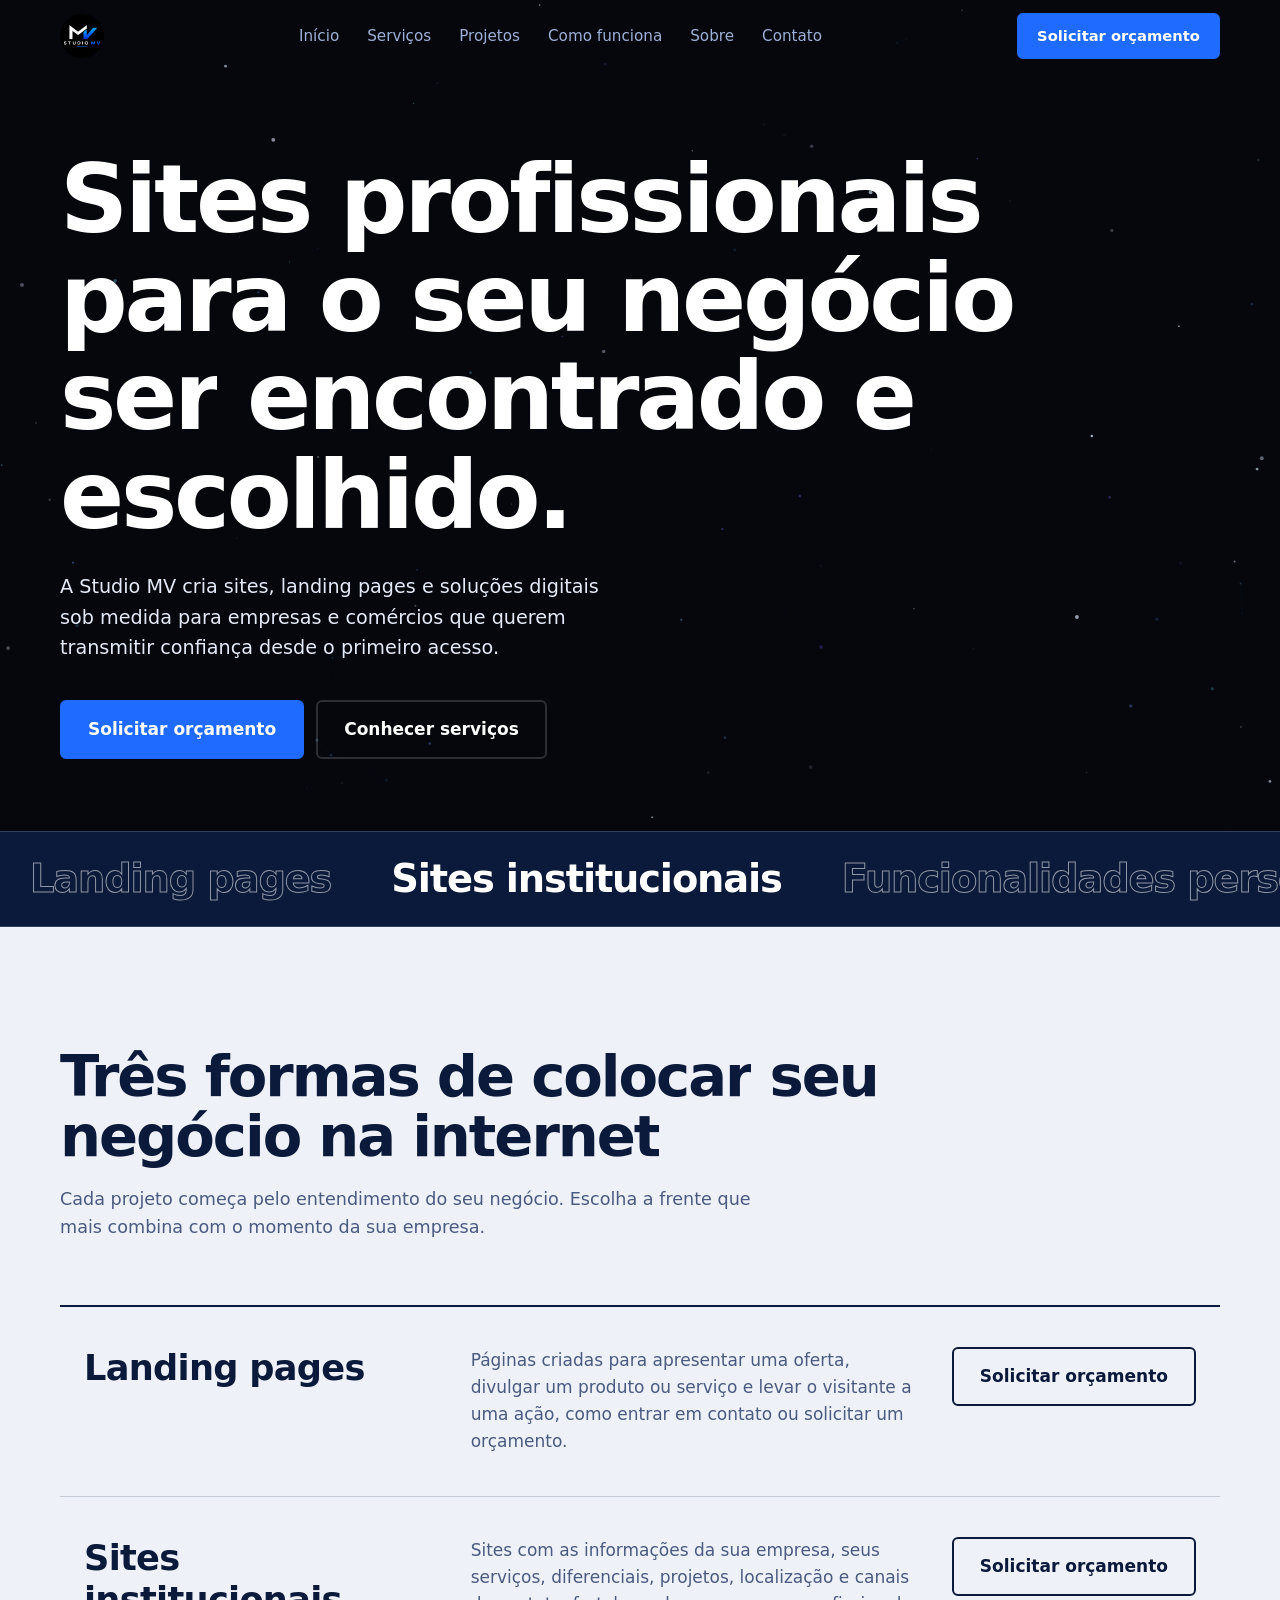
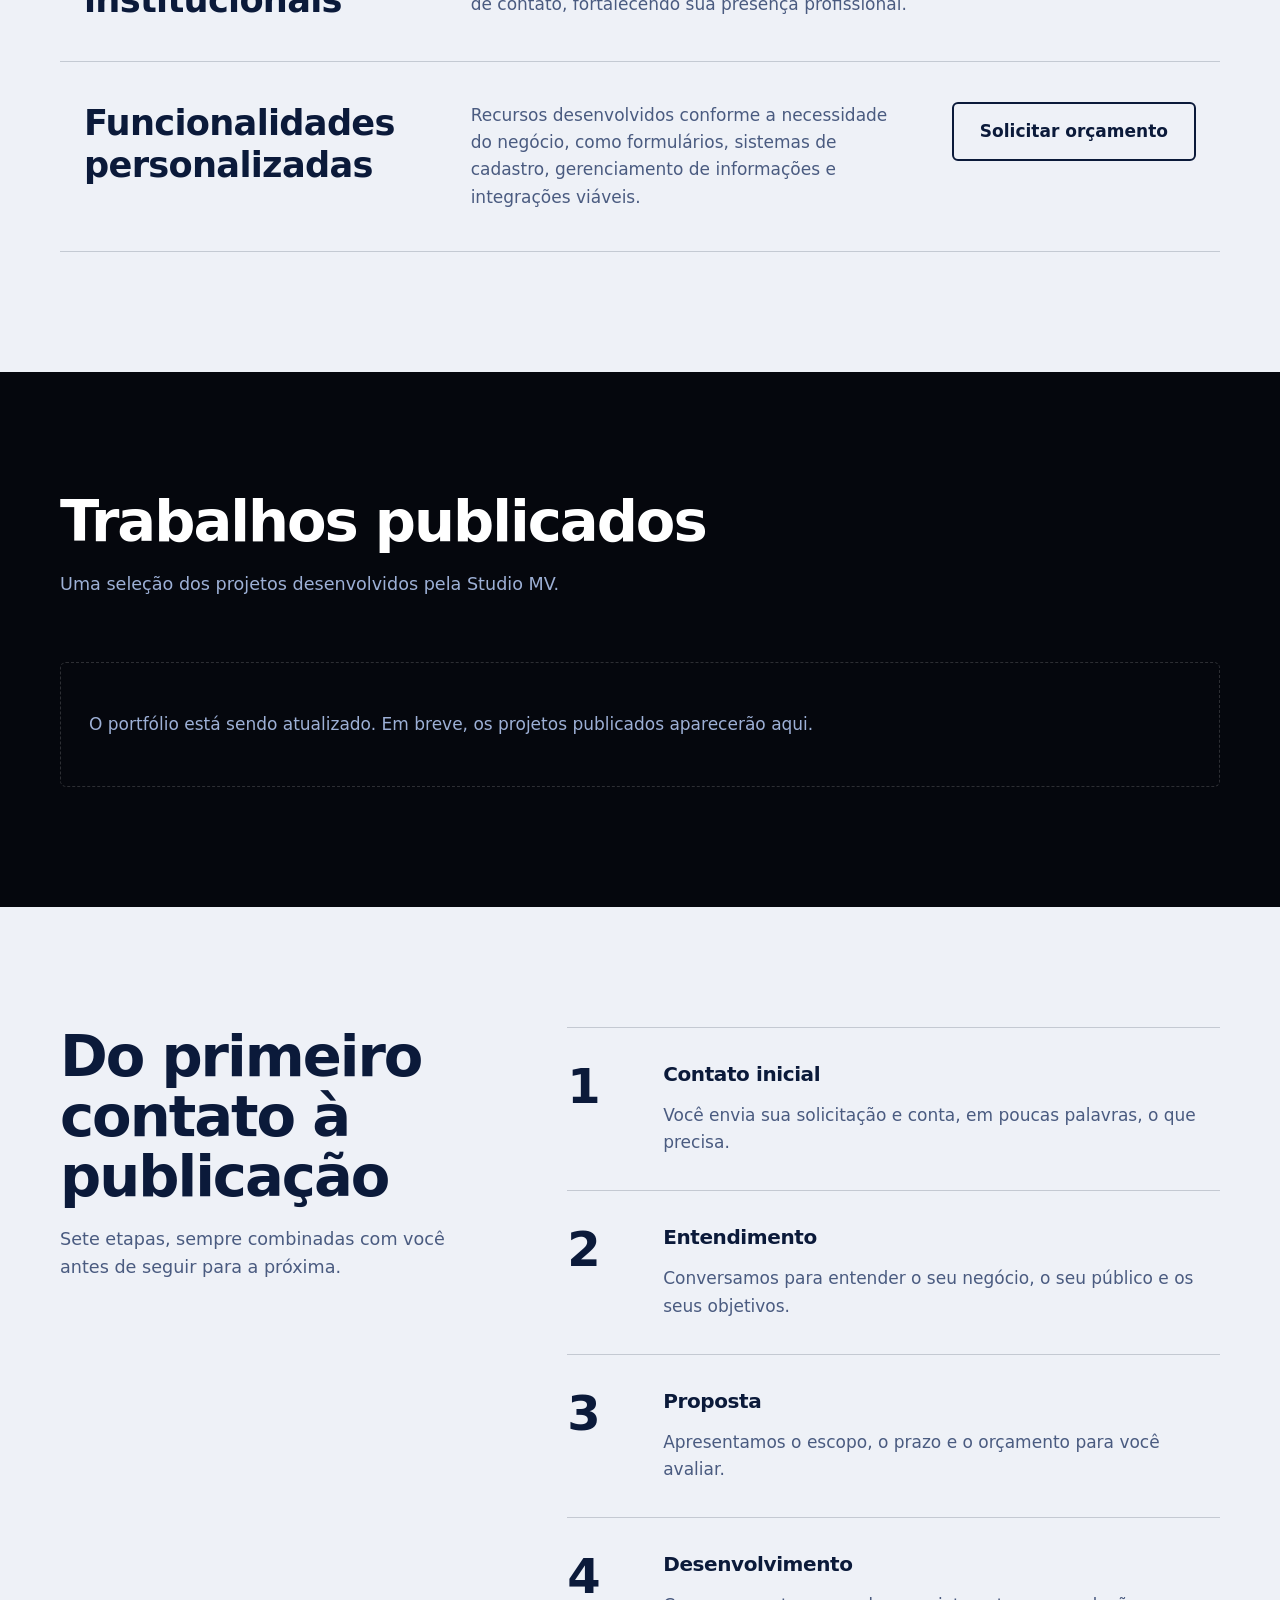
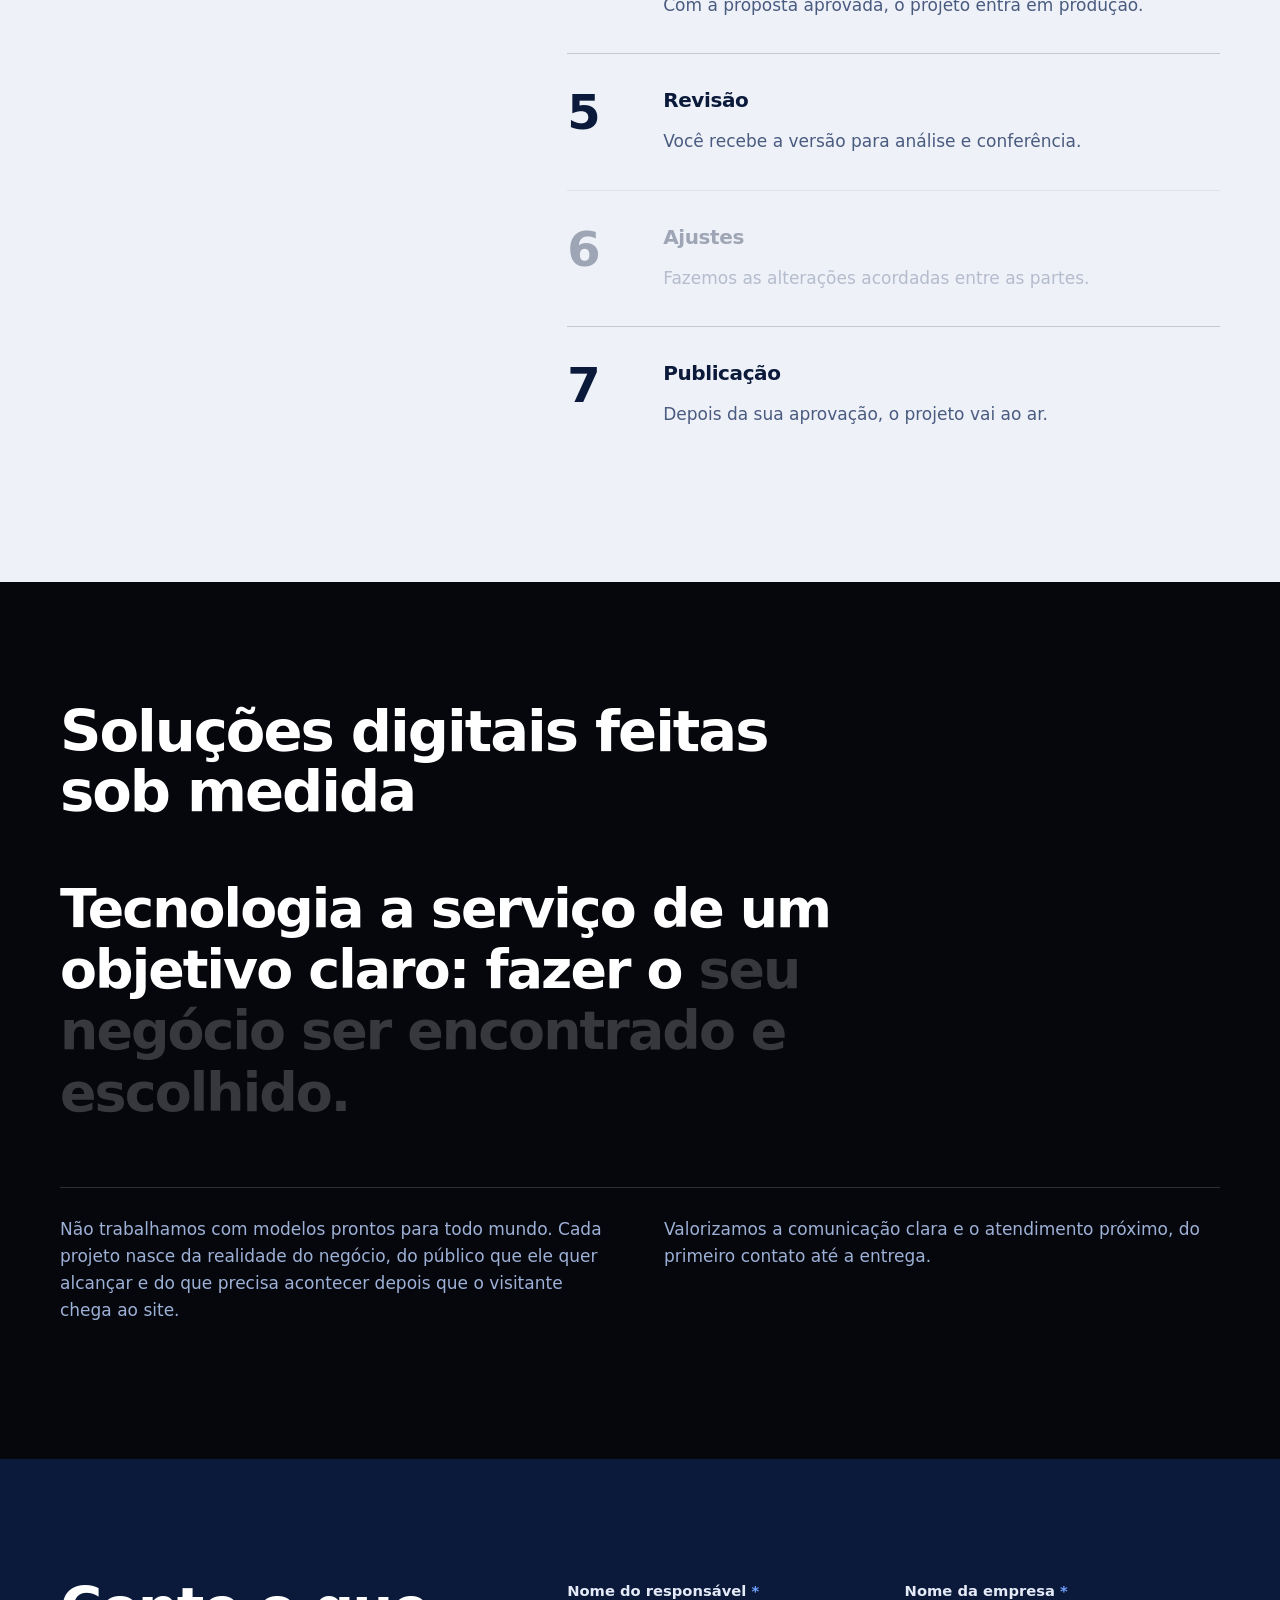
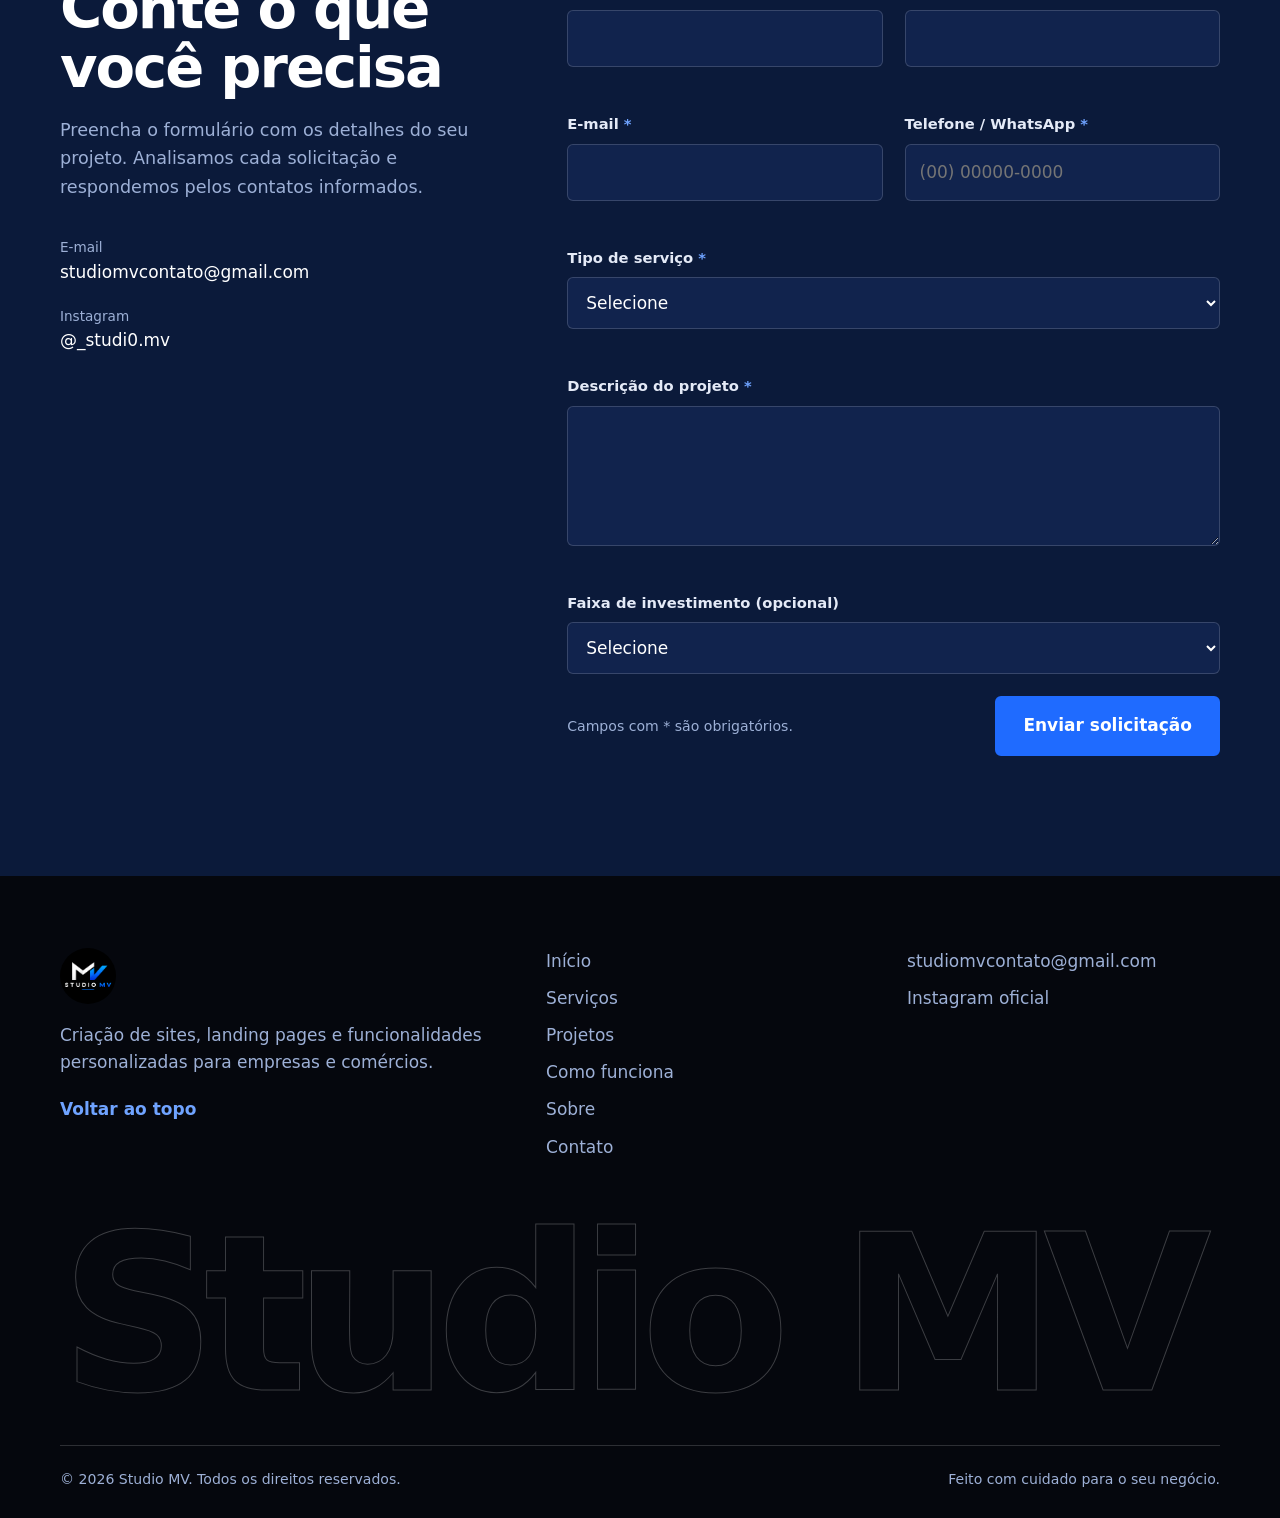
==== commit 4102f4f1: "Personaliza contato com novos solicitantes Co-authored-by: Copilot <223556219+Copilot@users.noreply." ====
--- a/index.html
+++ b/index.html
@@ -289,7 +289,7 @@
         <div class="wrap contact">
           <div class="rv rv-l">
             <h2>Conte o que você precisa</h2>
-            <p class="intro">Preencha o formulário com os detalhes do seu projeto. Analisamos cada solicitação e respondemos pelo e-mail informado.</p>
+            <p class="intro">Preencha o formulário com os detalhes do seu projeto. Analisamos cada solicitação e respondemos pelos contatos informados.</p>
             <div class="channels">
               <a href="mailto:studiomvcontato@gmail.com"><small>E-mail</small>studiomvcontato@gmail.com</a>
               <a href="https://www.instagram.com/_studi0.mv/" target="_blank" rel="noopener noreferrer"><small>Instagram</small>@_studi0.mv</a>
@@ -672,7 +672,7 @@
             });
             if (error) throw error;
             form.reset();
-            setStatus("Solicitação recebida! Acompanhe o e-mail informado: é por ele que enviaremos a resposta.", "ok");
+            setStatus("Sua mensagem foi enviada com sucesso! Responderemos em breve. Fique atento ao e-mail e ao telefone/WhatsApp informados na solicitação.", "ok");
           } catch (err) {
             console.error("Erro ao enviar formulário:", err);
             setStatus("Não foi possível enviar agora. Tente novamente em instantes ou fale pelo Instagram ou pelo e-mail studiomvcontato@gmail.com.", "bad");
